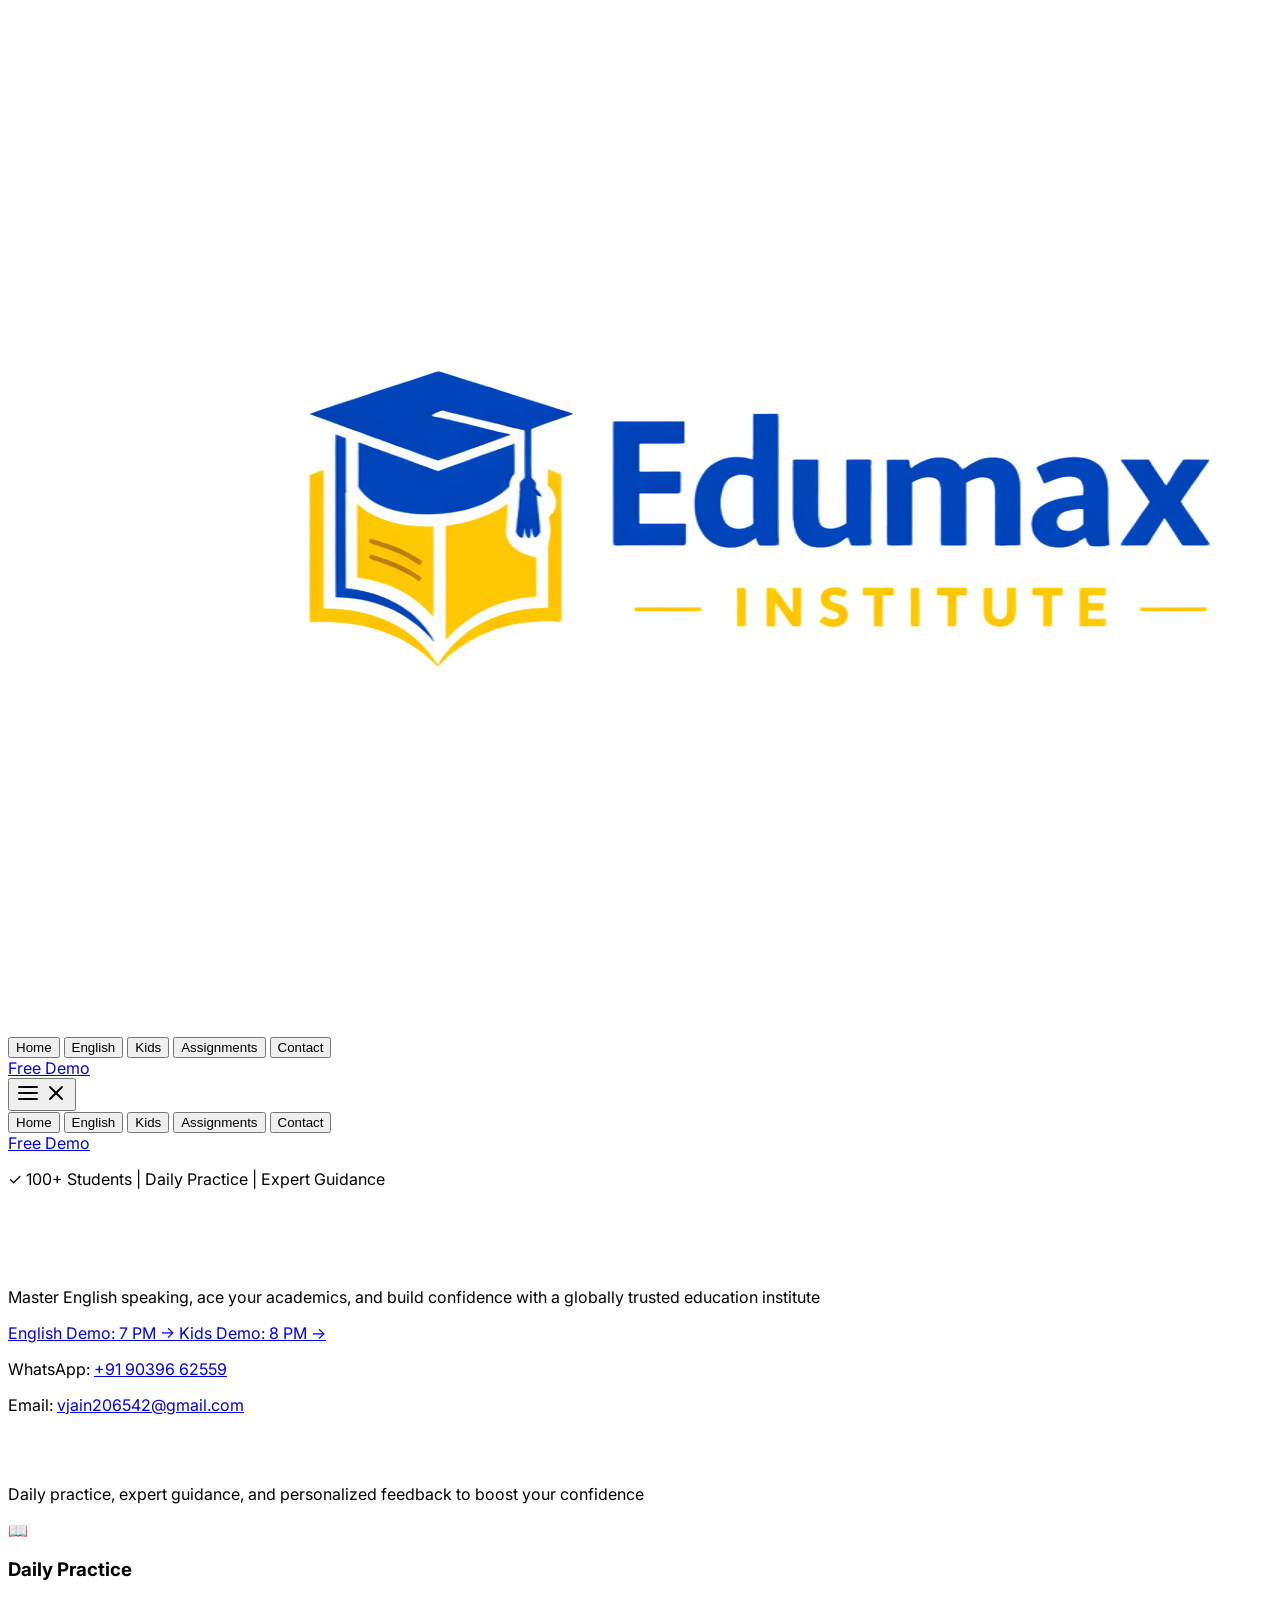
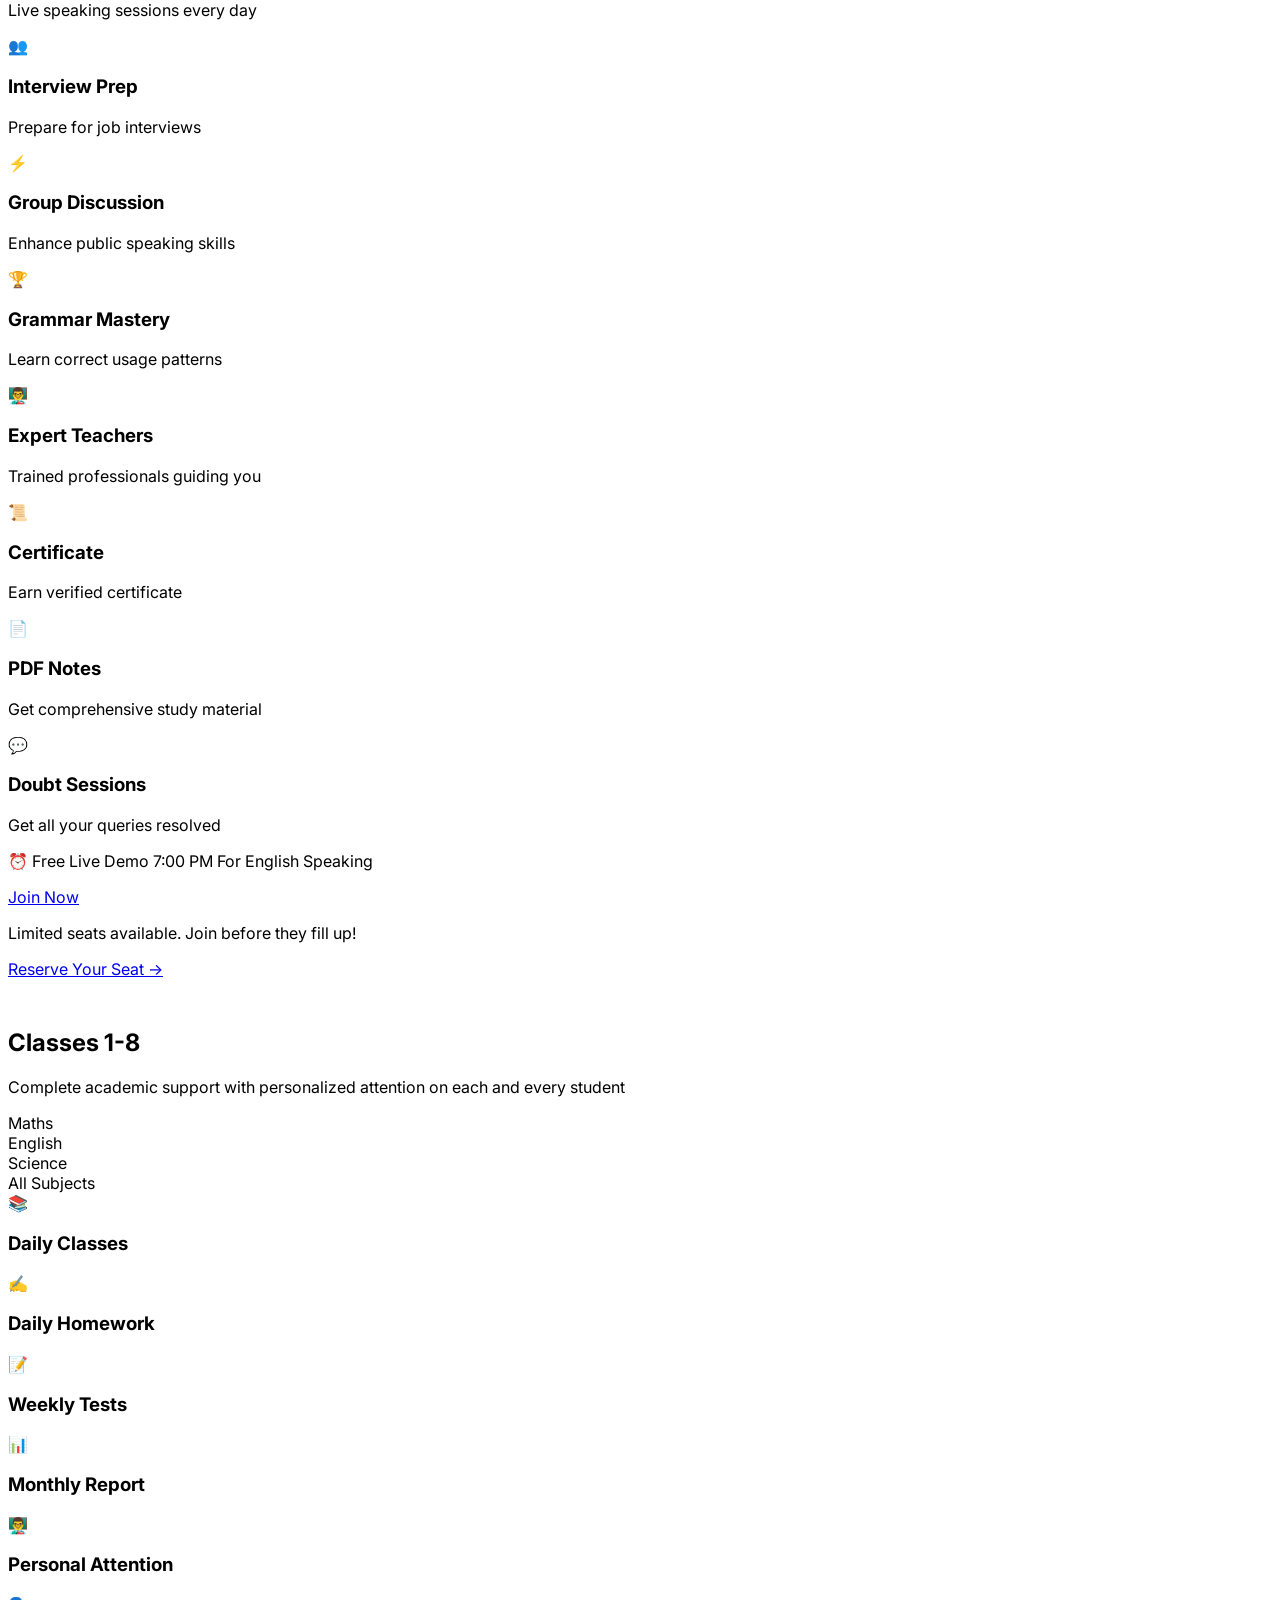
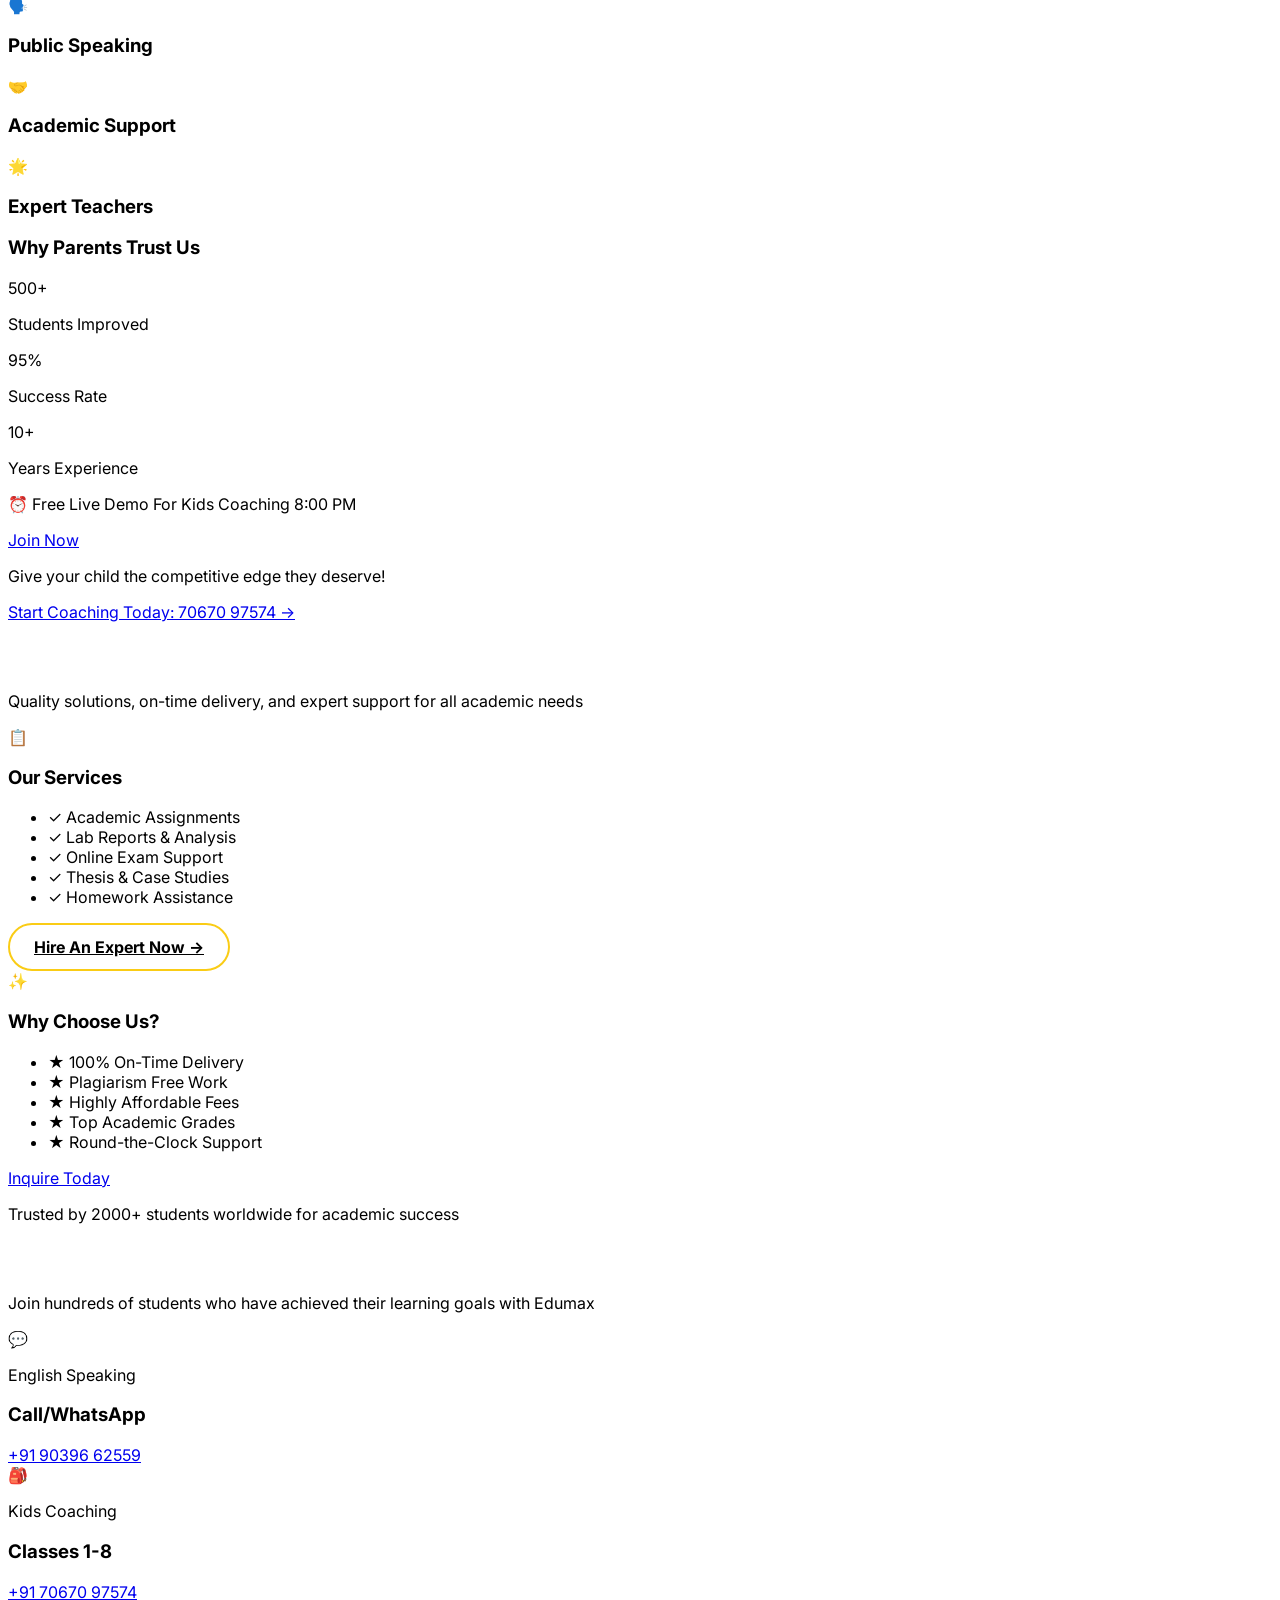
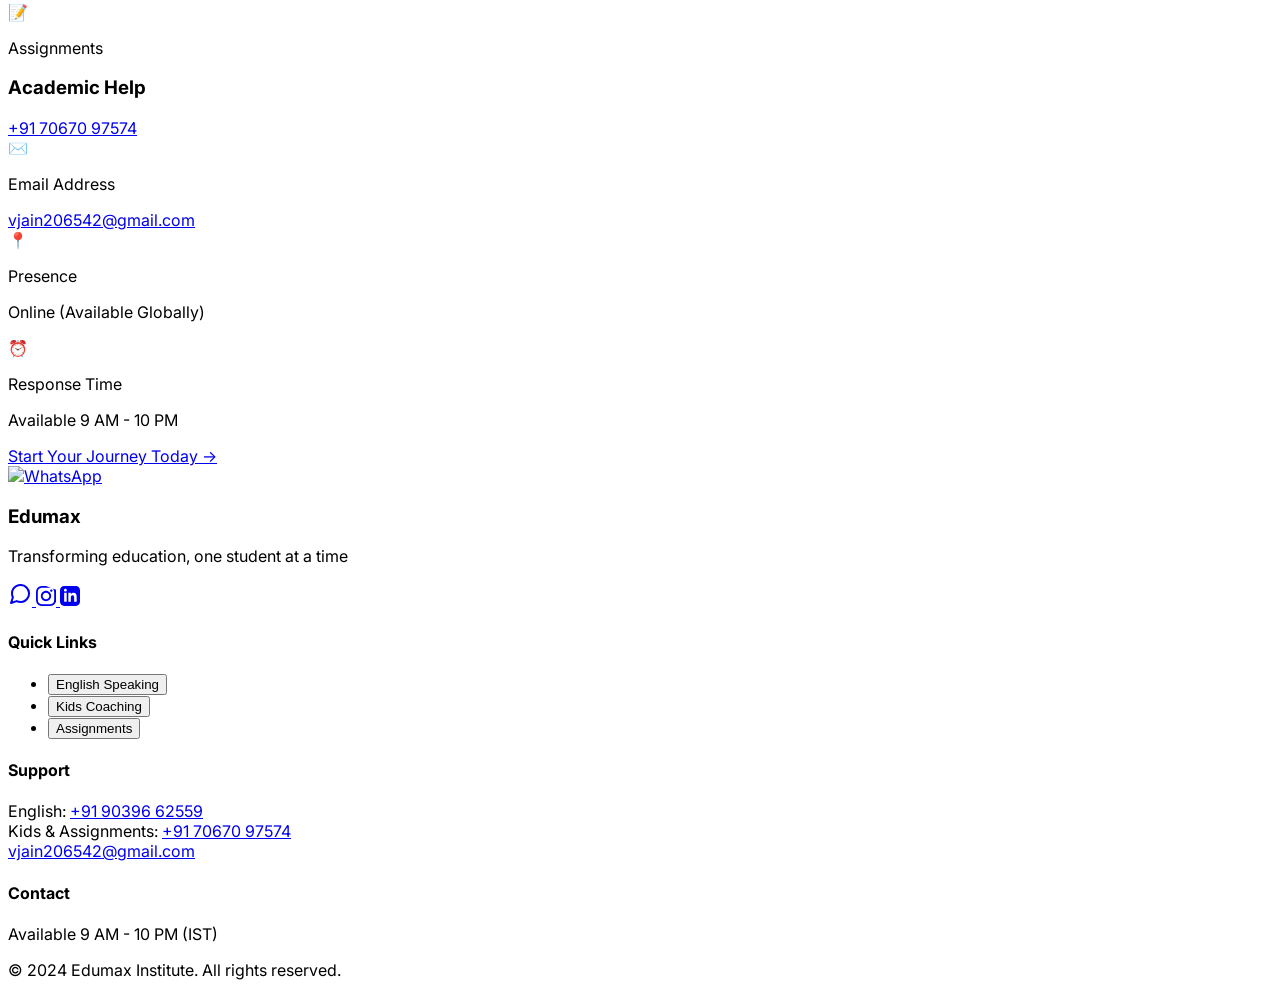
==== index.html @ 68ac022b "Add files via upload" ====
<!DOCTYPE html>
<html lang="en">

<head>
    <meta charset="UTF-8">
    <meta name="viewport" content="width=device-width, initial-scale=1.0">
    <title>Edumax Institute | Master English & Academics</title>
    <!-- Tailwind CSS Play CDN -->
    <script src="https://cdn.tailwindcss.com"></script>
    <link rel="stylesheet" href="style.css">
    <!-- Google Fonts -->
    <link href="https://fonts.googleapis.com/css2?family=Inter:wght@400;600;700&display=swap" rel="stylesheet">
    <style>
        body {
            font-family: 'Inter', sans-serif;
        }

        .scroll-smooth {
            scroll-behavior: smooth;
        }

        .gradient-text {
            background-clip: text;
            -webkit-background-clip: text;
            color: transparent;
        }
    </style>
</head>

<body class="min-h-screen bg-white text-gray-900 overflow-x-hidden scroll-smooth" id="body-content">

    <!-- Preloader -->
    <div id="preloader" class="fixed inset-0 z-[100] bg-white flex flex-col items-center justify-center transition-opacity duration-500">
        <div class="relative flex flex-col items-center justify-center">
            <!-- Rotating Ring -->
            <div class="absolute w-40 h-40 border-4 border-blue-50 border-t-blue-600 rounded-full animate-spin"></div>
            <!-- Pulsing Logo -->
            <img src="images/edumax-logo.png" alt="Edumax" class="relative z-10 h-24 w-auto animate-pulse transform hover:scale-110 transition-transform">
            
            <div class="mt-12 w-48 h-1 bg-gray-100 rounded-full overflow-hidden relative">
                <div id="preloader-bar" class="h-full bg-gradient-to-r from-blue-600 to-yellow-400 transition-all duration-[1000ms] ease-out w-0"></div>
            </div>
        </div>
    </div>

    <!-- Sticky Header -->
    <header id="main-header" class="sticky top-0 z-40 transition-all duration-300 bg-white shadow-md">
        <div class="max-w-7xl mx-auto px-4 sm:px-6 lg:px-8 py-3 flex items-center justify-between">
            <div class="flex items-center gap-2">
                <img src="images/edumax-logo.png" alt="Edumax Institute" class="h-20 sm:h-28 w-auto drop-shadow-sm">
            </div>

            <!-- Desktop Menu -->
            <nav class="hidden md:flex items-center gap-8" id="desktop-nav">
                <button onclick="scrollToSection('home')"
                    class="nav-item font-semibold text-blue-600 border-b-2 border-yellow-400 transition-all duration-300"
                    data-section="home">Home</button>
                <button onclick="scrollToSection('english')"
                    class="nav-item font-semibold text-gray-700 hover:text-blue-600"
                    data-section="english">English</button>
                <button onclick="scrollToSection('kids')"
                    class="nav-item font-semibold text-gray-700 hover:text-blue-600" data-section="kids">Kids</button>
                <button onclick="scrollToSection('assignments')"
                    class="nav-item font-semibold text-gray-700 hover:text-blue-600"
                    data-section="assignments">Assignments</button>
                <button onclick="scrollToSection('contact')"
                    class="nav-item font-semibold text-gray-700 hover:text-blue-600"
                    data-section="contact">Contact</button>
            </nav>

            <!-- Desktop CTA Button -->
            <div class="hidden sm:block">
                <a href="https://wa.me/919039662559?text=Hi!%20I%20want%20to%20join%20the%20free%20demo%20today"
                    class="bg-yellow-400 text-gray-900 font-bold px-6 py-2 rounded-md hover:bg-yellow-500 shadow-lg inline-block text-center whitespace-nowrap">
                    Free Demo
                </a>
            </div>

            <!-- Mobile Menu Button -->
            <button id="mobile-menu-btn" class="md:hidden p-2 hover:bg-gray-100 rounded-lg">
                <svg id="menu-icon" width="24" height="24" viewBox="0 0 24 24" fill="none" stroke="currentColor"
                    stroke-width="2" stroke-linecap="round" stroke-linejoin="round">
                    <line x1="3" y1="12" x2="21" y2="12"></line>
                    <line x1="3" y1="6" x2="21" y2="6"></line>
                    <line x1="3" y1="18" x2="21" y2="18"></line>
                </svg>
                <svg id="close-icon" class="hidden" width="24" height="24" viewBox="0 0 24 24" fill="none"
                    stroke="currentColor" stroke-width="2" stroke-linecap="round" stroke-linejoin="round">
                    <line x1="18" y1="6" x2="6" y2="18"></line>
                    <line x1="6" y1="6" x2="18" y2="18"></line>
                </svg>
            </button>
        </div>

        <!-- Mobile Menu -->
        <div id="mobile-menu" class="hidden md:hidden bg-white border-t border-gray-200">
            <nav class="flex flex-col py-2">
                <button onclick="scrollToSection('home')"
                    class="px-4 py-3 text-left font-semibold text-gray-700 hover:bg-gray-100 hover:text-blue-600 transition-colors">Home</button>
                <button onclick="scrollToSection('english')"
                    class="px-4 py-3 text-left font-semibold text-gray-700 hover:bg-gray-100 hover:text-blue-600 transition-colors">English</button>
                <button onclick="scrollToSection('kids')"
                    class="px-4 py-3 text-left font-semibold text-gray-700 hover:bg-gray-100 hover:text-blue-600 transition-colors">Kids</button>
                <button onclick="scrollToSection('assignments')"
                    class="px-4 py-3 text-left font-semibold text-gray-700 hover:bg-gray-100 hover:text-blue-600 transition-colors">Assignments</button>
                <button onclick="scrollToSection('contact')"
                    class="px-4 py-3 text-left font-semibold text-gray-700 hover:bg-gray-100 hover:text-blue-600 transition-colors">Contact</button>
                <a href="https://wa.me/919039662559?text=Hi!%20I%20want%20to%20join%20the%20free%20demo%20today"
                    class="px-4 py-3">
                    <div class="w-full bg-yellow-400 text-gray-900 font-bold px-6 py-2 rounded-md text-center">Free Demo
                    </div>
                </a>
            </nav>
        </div>
    </header>

    <main class="overflow-hidden">
        <!-- HERO Section -->
        <section id="home"
            class="relative min-h-screen flex items-center justify-center px-4 sm:px-6 lg:px-8 pt-12 pb-20 bg-gradient-to-br from-blue-50 via-white to-blue-50 overflow-hidden">
            <div
                class="absolute top-10 right-5 w-96 h-96 bg-blue-200 rounded-full mix-blend-multiply filter blur-3xl opacity-20 animate-pulse">
            </div>
            <div
                class="absolute -bottom-20 left-10 w-80 h-80 bg-yellow-200 rounded-full mix-blend-multiply filter blur-3xl opacity-20 animate-pulse">
            </div>

            <div class="relative max-w-5xl mx-auto text-center z-10">
                <div class="inline-block mb-6 px-4 py-2 bg-white rounded-full shadow-md border border-gray-200">
                    <p class="text-sm font-semibold text-gray-700">✓ <span class="text-blue-600">100+ Students</span> |
                        Daily Practice | Expert Guidance</p>
                </div>
                <h1 class="text-5xl sm:text-6xl lg:text-7xl font-bold mb-6 leading-tight">
                    <span class="gradient-text bg-gradient-to-r from-blue-600 via-blue-700 to-blue-800">Transform
                        Your</span><br>
                    <span class="gradient-text bg-gradient-to-r from-yellow-400 to-yellow-500">Learning Journey</span>
                </h1>
                <p class="text-xl sm:text-2xl text-gray-600 mb-8 max-w-2xl mx-auto leading-relaxed">Master English
                    speaking, ace your academics, and build confidence with a globally trusted education institute</p>

                <div class="flex flex-col sm:flex-row gap-4 justify-center mb-8">
                    <a href="https://wa.me/919039662559?text=Hi!%20I%20want%20to%20join%20the%20English%20speaking%20demo%20at%207%20PM"
                        class="px-8 py-4 text-lg font-bold bg-gradient-to-r from-yellow-400 to-yellow-500 text-gray-900 rounded-md hover:shadow-xl shadow-lg transition-all hover:scale-105 inline-block whitespace-nowrap">
                        English Demo: 7 PM →
                    </a>
                    <a href="https://wa.me/917067097574?text=Hi!%20I%20want%20to%20join%20the%20Kids%20coaching%20demo%20at%208%20PM"
                        class="px-8 py-4 text-lg font-bold border-2 border-blue-600 text-blue-600 hover:bg-blue-50 rounded-md transition-all inline-block whitespace-nowrap">
                        Kids Demo: 8 PM →
                    </a>
                </div>
                <p class="text-gray-600 font-semibold mb-2">WhatsApp: <a href="https://wa.me/919039662559"
                        class="text-blue-600 hover:underline text-lg">+91 90396 62559</a></p>
                <p class="text-gray-600 font-semibold">Email: <a href="mailto:vjain206542@gmail.com"
                        class="text-blue-600 hover:underline text-lg">vjain206542@gmail.com</a></p>
            </div>
        </section>

        <!-- ENGLISH Section -->
        <section id="english"
            class="relative min-h-screen flex items-center justify-center px-4 sm:px-6 lg:px-8 py-20 bg-gradient-to-br from-white via-gray-50 to-white">
            <div class="absolute top-0 left-0 right-0 h-20 bg-gradient-to-b from-blue-50 to-transparent"></div>
            <div class="max-w-6xl mx-auto w-full relative z-10">
                <div class="text-center mb-16">
                    <h2 class="text-5xl sm:text-6xl font-bold mb-4">
                        <span class="gradient-text bg-gradient-to-r from-blue-600 to-blue-800">Edumax English
                            Speaking</span>
                    </h2>
                    <p class="text-xl text-gray-600 max-w-2xl mx-auto">Daily practice, expert guidance, and personalized
                        feedback to boost your confidence</p>
                </div>

                <div class="grid grid-cols-1 sm:grid-cols-2 lg:grid-cols-4 gap-6 mb-12">
                    <div
                        class="feature-card group p-8 rounded-2xl bg-white border-2 border-gray-200 shadow-lg hover:shadow-2xl transition-all duration-300">
                        <div class="icon-wrap mb-4 p-3 bg-gradient-to-br from-blue-100 to-blue-50 rounded-xl w-fit">
                            <span class="text-blue-600 text-2xl">📖</span>
                        </div>
                        <h3 class="text-xl font-bold text-gray-900 mb-2">Daily Practice</h3>
                        <p class="text-gray-600">Live speaking sessions every day</p>
                    </div>
                    <div
                        class="feature-card group p-8 rounded-2xl bg-white border-2 border-gray-200 shadow-lg hover:shadow-2xl transition-all duration-300">
                        <div class="icon-wrap mb-4 p-3 bg-gradient-to-br from-blue-100 to-blue-50 rounded-xl w-fit">
                            <span class="text-blue-600 text-2xl">👥</span>
                        </div>
                        <h3 class="text-xl font-bold text-gray-900 mb-2">Interview Prep</h3>
                        <p class="text-gray-600">Prepare for job interviews</p>
                    </div>
                    <div
                        class="feature-card group p-8 rounded-2xl bg-white border-2 border-gray-200 shadow-lg hover:shadow-2xl transition-all duration-300">
                        <div class="icon-wrap mb-4 p-3 bg-gradient-to-br from-blue-100 to-blue-50 rounded-xl w-fit">
                            <span class="text-blue-600 text-2xl">⚡</span>
                        </div>
                        <h3 class="text-xl font-bold text-gray-900 mb-2">Group Discussion</h3>
                        <p class="text-gray-600">Enhance public speaking skills</p>
                    </div>
                    <div
                        class="feature-card group p-8 rounded-2xl bg-white border-2 border-gray-200 shadow-lg hover:shadow-2xl transition-all duration-300">
                        <div class="icon-wrap mb-4 p-3 bg-gradient-to-br from-blue-100 to-blue-50 rounded-xl w-fit">
                            <span class="text-blue-600 text-2xl">🏆</span>
                        </div>
                        <h3 class="text-xl font-bold text-gray-900 mb-2">Grammar Mastery</h3>
                        <p class="text-gray-600">Learn correct usage patterns</p>
                    </div>
                    <div
                        class="feature-card group p-8 rounded-2xl bg-white border-2 border-gray-200 shadow-lg hover:shadow-2xl transition-all duration-300">
                        <div class="icon-wrap mb-4 p-3 bg-gradient-to-br from-blue-100 to-blue-50 rounded-xl w-fit">
                            <span class="text-blue-600 text-2xl">👨‍🏫</span>
                        </div>
                        <h3 class="text-xl font-bold text-gray-900 mb-2">Expert Teachers</h3>
                        <p class="text-gray-600">Trained professionals guiding you</p>
                    </div>
                    <div
                        class="feature-card group p-8 rounded-2xl bg-white border-2 border-gray-200 shadow-lg hover:shadow-2xl transition-all duration-300">
                        <div class="icon-wrap mb-4 p-3 bg-gradient-to-br from-blue-100 to-blue-50 rounded-xl w-fit">
                            <span class="text-blue-600 text-2xl">📜</span>
                        </div>
                        <h3 class="text-xl font-bold text-gray-900 mb-2">Certificate</h3>
                        <p class="text-gray-600">Earn verified certificate</p>
                    </div>
                    <div
                        class="feature-card group p-8 rounded-2xl bg-white border-2 border-gray-200 shadow-lg hover:shadow-2xl transition-all duration-300">
                        <div class="icon-wrap mb-4 p-3 bg-gradient-to-br from-blue-100 to-blue-50 rounded-xl w-fit">
                            <span class="text-blue-600 text-2xl">📄</span>
                        </div>
                        <h3 class="text-xl font-bold text-gray-900 mb-2">PDF Notes</h3>
                        <p class="text-gray-600">Get comprehensive study material</p>
                    </div>
                    <div
                        class="feature-card group p-8 rounded-2xl bg-white border-2 border-gray-200 shadow-lg hover:shadow-2xl transition-all duration-300">
                        <div class="icon-wrap mb-4 p-3 bg-gradient-to-br from-blue-100 to-blue-50 rounded-xl w-fit">
                            <span class="text-blue-600 text-2xl">💬</span>
                        </div>
                        <h3 class="text-xl font-bold text-gray-900 mb-2">Doubt Sessions</h3>
                        <p class="text-gray-600">Get all your queries resolved</p>
                    </div>
                </div>

                <div
                    class="bg-gradient-to-r from-blue-600 to-blue-800 rounded-2xl p-8 text-white text-center mb-8 shadow-2xl">
                    <p class="text-3xl font-bold mb-6">⏰ Free Live Demo 7:00 PM For English Speaking</p>
                    <a href="https://wa.me/919039662559?text=I%20want%20to%20join%20the%20English%20speaking%20demo%20at%207%20PM%20today"
                        class="bg-yellow-400 text-gray-900 font-bold px-8 py-3 rounded-md hover:bg-yellow-500 shadow-lg inline-block">Join
                        Now</a>
                </div>
                <div class="text-center">
                    <p class="text-gray-600 mb-4 font-semibold">Limited seats available. Join before they fill up!</p>
                    <a href="https://wa.me/919039662559?text=Sign%20me%20up%20for%20the%20English%20speaking%20classes"
                        class="bg-gradient-to-r from-blue-600 to-blue-800 text-white font-bold px-8 py-4 text-lg rounded-md hover:shadow-xl shadow-lg inline-block">Reserve
                        Your Seat →</a>
                </div>
            </div>
        </section>

        <!-- KIDS Section -->
        <section id="kids"
            class="relative min-h-screen flex items-center justify-center px-4 sm:px-6 lg:px-8 py-20 bg-gradient-to-br from-yellow-50 via-white to-yellow-50">
            <div class="max-w-6xl mx-auto w-full relative z-10">
                <div class="text-center mb-16">
                    <h2 class="text-5xl sm:text-6xl font-bold mb-4">
                        <span class="gradient-text bg-gradient-to-r from-blue-600 to-blue-800">Edumax Kids
                            Coaching</span><br>
                        <span class="text-yellow-500">Classes 1-8</span>
                    </h2>
                    <p class="text-xl text-gray-600 max-w-3xl mx-auto">Complete academic support with personalized attention on each and every student</p>
                </div>
                <div class="grid sm:grid-cols-2 lg:grid-cols-4 gap-4 mb-12">
                    <div
                        class="p-6 rounded-2xl bg-gradient-to-br from-yellow-400 to-yellow-300 text-gray-900 font-bold text-center text-lg shadow-lg hover:shadow-xl hover:scale-105 transition-all">
                        Maths</div>
                    <div
                        class="p-6 rounded-2xl bg-gradient-to-br from-yellow-400 to-yellow-300 text-gray-900 font-bold text-center text-lg shadow-lg hover:shadow-xl hover:scale-105 transition-all">
                        English</div>
                    <div
                        class="p-6 rounded-2xl bg-gradient-to-br from-yellow-400 to-yellow-300 text-gray-900 font-bold text-center text-lg shadow-lg hover:shadow-xl hover:scale-105 transition-all">
                        Science</div>
                    <div
                        class="p-6 rounded-2xl bg-gradient-to-br from-yellow-400 to-yellow-300 text-gray-900 font-bold text-center text-lg shadow-lg hover:shadow-xl hover:scale-105 transition-all">
                        All Subjects</div>
                </div>
                <div class="grid sm:grid-cols-2 lg:grid-cols-4 gap-6 mb-12">
                    <div
                        class="p-6 rounded-2xl bg-white border-2 border-yellow-200 shadow-lg hover:shadow-xl hover:border-yellow-400 transition-all text-center">
                        <div class="text-4xl mb-3">📚</div>
                        <h3 class="text-xl font-bold text-gray-900">Daily Classes</h3>
                    </div>
                    <div
                        class="p-6 rounded-2xl bg-white border-2 border-yellow-200 shadow-lg hover:shadow-xl hover:border-yellow-400 transition-all text-center">
                        <div class="text-4xl mb-3">✍️</div>
                        <h3 class="text-xl font-bold text-gray-900">Daily Homework</h3>
                    </div>
                    <div
                        class="p-6 rounded-2xl bg-white border-2 border-yellow-200 shadow-lg hover:shadow-xl hover:border-yellow-400 transition-all text-center">
                        <div class="text-4xl mb-3">📝</div>
                        <h3 class="text-xl font-bold text-gray-900">Weekly Tests</h3>
                    </div>
                    <div
                        class="p-6 rounded-2xl bg-white border-2 border-yellow-200 shadow-lg hover:shadow-xl hover:border-yellow-400 transition-all text-center">
                        <div class="text-4xl mb-3">📊</div>
                        <h3 class="text-xl font-bold text-gray-900">Monthly Report</h3>
                    </div>
                    <div
                        class="p-6 rounded-2xl bg-white border-2 border-yellow-200 shadow-lg hover:shadow-xl hover:border-yellow-400 transition-all text-center">
                        <div class="text-4xl mb-3">👨‍🏫</div>
                        <h3 class="text-xl font-bold text-gray-900">Personal Attention</h3>
                    </div>
                    <div
                        class="p-6 rounded-2xl bg-white border-2 border-yellow-200 shadow-lg hover:shadow-xl hover:border-yellow-400 transition-all text-center">
                        <div class="text-4xl mb-3">🗣️</div>
                        <h3 class="text-xl font-bold text-gray-900">Public Speaking</h3>
                    </div>
                    <div
                        class="p-6 rounded-2xl bg-white border-2 border-yellow-200 shadow-lg hover:shadow-xl hover:border-yellow-400 transition-all text-center">
                        <div class="text-4xl mb-3">🤝</div>
                        <h3 class="text-xl font-bold text-gray-900">Academic Support</h3>
                    </div>
                    <div
                        class="p-6 rounded-2xl bg-white border-2 border-yellow-200 shadow-lg hover:shadow-xl hover:border-yellow-400 transition-all text-center">
                        <div class="text-4xl mb-3">🌟</div>
                        <h3 class="text-xl font-bold text-gray-900">Expert Teachers</h3>
                    </div>
                </div>
                <div class="bg-white rounded-2xl p-8 border-2 border-yellow-200 shadow-lg text-center mb-8">
                    <h3 class="text-2xl font-bold text-gray-900 mb-6">Why Parents Trust Us</h3>
                    <div class="grid sm:grid-cols-3 gap-6">
                        <div>
                            <p class="text-4xl font-bold text-blue-600 mb-2">500+</p>
                            <p class="font-semibold text-gray-700">Students Improved</p>
                        </div>
                        <div>
                            <p class="text-4xl font-bold text-blue-600 mb-2">95%</p>
                            <p class="font-semibold text-gray-700">Success Rate</p>
                        </div>
                        <div>
                            <p class="text-4xl font-bold text-blue-600 mb-2">10+</p>
                            <p class="font-semibold text-gray-700">Years Experience</p>
                        </div>
                    </div>
                </div>


                <div
                    class="bg-gradient-to-r from-blue-600 to-blue-800 rounded-2xl p-8 text-white text-center mb-8 shadow-2xl">
                    <p class="text-3xl font-bold mb-6">⏰ Free Live Demo For Kids Coaching 8:00 PM</p>
                    <a href="https://wa.me/917067097574?text=I%20want%20to%20join%20the%20kids%20coaching%20demo%20at%208%20PM%20today"
                        class="bg-yellow-400 text-gray-900 font-bold px-8 py-3 rounded-md hover:bg-yellow-500 shadow-lg inline-block">Join
                        Now</a>
                </div>
                <div class="text-center">
                    <p class="text-gray-600 mb-4 font-semibold text-lg">Give your child the competitive edge they
                        deserve!</p>
                    <a href="https://wa.me/917067097574?text=I%20want%20to%20enroll%20my%20child%20in%20kids%20coaching"
                        class="bg-gradient-to-r from-yellow-400 to-yellow-500 text-gray-900 font-bold px-8 py-4 text-lg rounded-md hover:shadow-xl shadow-lg inline-block">Start
                        Coaching Today: 70670 97574 →</a>
                </div>
            </div>
        </section>

        <!-- ASSIGNMENTS Section -->
        <section id="assignments"
            class="relative min-h-screen flex items-center justify-center px-4 sm:px-6 lg:px-8 py-20 bg-gradient-to-br from-blue-50 via-white to-blue-50">
            <div class="max-w-6xl mx-auto w-full relative z-10">
                <div class="text-center mb-16">
                    <h2 class="text-5xl sm:text-6xl font-bold mb-4">
                        <span class="gradient-text bg-gradient-to-r from-blue-600 to-blue-800">Edumax Academic
                            Assignment Help</span>
                    </h2>
                    <p class="text-xl text-gray-600 max-w-2xl mx-auto">Quality solutions, on-time delivery, and expert
                        support for all academic needs</p>
                </div>
                <div class="grid sm:grid-cols-2 gap-8 mb-16">
                    <!-- Our Services Card -->
                    <div class="p-10 rounded-3xl bg-white border-2 border-gray-100 shadow-2xl service-card group relative transition-all duration-300">
                        <div class="flex items-center gap-4 mb-8">
                            <div class="p-4 bg-blue-50 text-blue-600 rounded-2xl group-hover:bg-blue-600 group-hover:text-white transition-all duration-300 text-3xl shadow-inner">📋</div>
                            <h3 class="text-3xl font-bold text-gray-800">Our Services</h3>
                        </div>
                        <ul class="space-y-5 mb-10">
                            <li class="flex items-center gap-4 group/item">
                                <span class="flex-shrink-0 w-8 h-8 flex items-center justify-center bg-yellow-100 text-yellow-600 rounded-full group-hover/item:bg-yellow-400 group-hover/item:text-white transition-colors">✓</span>
                                <span class="text-gray-700 font-semibold text-lg">Academic Assignments</span>
                            </li>
                            <li class="flex items-center gap-4 group/item">
                                <span class="flex-shrink-0 w-8 h-8 flex items-center justify-center bg-yellow-100 text-yellow-600 rounded-full group-hover/item:bg-yellow-400 group-hover/item:text-white transition-colors">✓</span>
                                <span class="text-gray-700 font-semibold text-lg">Lab Reports & Analysis</span>
                            </li>
                            <li class="flex items-center gap-4 group/item">
                                <span class="flex-shrink-0 w-8 h-8 flex items-center justify-center bg-yellow-100 text-yellow-600 rounded-full group-hover/item:bg-yellow-400 group-hover/item:text-white transition-colors">✓</span>
                                <span class="text-gray-700 font-semibold text-lg">Online Exam Support</span>
                            </li>
                            <li class="flex items-center gap-4 group/item">
                                <span class="flex-shrink-0 w-8 h-8 flex items-center justify-center bg-yellow-100 text-yellow-600 rounded-full group-hover/item:bg-yellow-400 group-hover/item:text-white transition-colors">✓</span>
                                <span class="text-gray-700 font-semibold text-lg">Thesis & Case Studies</span>
                            </li>
                            <li class="flex items-center gap-4 group/item">
                                <span class="flex-shrink-0 w-8 h-8 flex items-center justify-center bg-yellow-100 text-yellow-600 rounded-full group-hover/item:bg-yellow-400 group-hover/item:text-white transition-colors">✓</span>
                                <span class="text-gray-700 font-semibold text-lg">Homework Assistance</span>
                            </li>
                        </ul>
                        <a href="https://wa.me/917067097574?text=Hi!%20I%20need%20help%20with%20my%20assignments." class="yellow-border-btn w-full">Hire An Expert Now →</a>
                    </div>

                    <!-- Why Choose Us Card -->
                    <div class="p-10 rounded-3xl bg-blue-600 text-white shadow-2xl service-card relative overflow-hidden group">
                        <div class="absolute -right-20 -bottom-20 w-64 h-64 bg-white/5 rounded-full group-hover:scale-125 transition-all duration-700"></div>
                        <div class="absolute -left-10 -top-10 w-40 h-40 bg-yellow-400/10 rounded-full blur-2xl"></div>
                        
                        <div class="flex items-center gap-4 mb-8 relative z-10">
                            <div class="p-4 bg-white/10 backdrop-blur-md rounded-2xl text-3xl border border-white/20">✨</div>
                            <h3 class="text-3xl font-bold">Why Choose Us?</h3>
                        </div>
                        <ul class="space-y-6 relative z-10 mb-10">
                            <li class="flex items-center gap-5">
                                <span class="text-yellow-400 text-2xl drop-shadow-lg">★</span>
                                <span class="font-bold text-xl tracking-wide">100% On-Time Delivery</span>
                            </li>
                            <li class="flex items-center gap-5">
                                <span class="text-yellow-400 text-2xl drop-shadow-lg">★</span>
                                <span class="font-bold text-xl tracking-wide">Plagiarism Free Work</span>
                            </li>
                            <li class="flex items-center gap-5">
                                <span class="text-yellow-400 text-2xl drop-shadow-lg">★</span>
                                <span class="font-bold text-xl tracking-wide">Highly Affordable Fees</span>
                            </li>
                            <li class="flex items-center gap-5">
                                <span class="text-yellow-400 text-2xl drop-shadow-lg">★</span>
                                <span class="font-bold text-xl tracking-wide">Top Academic Grades</span>
                            </li>
                            <li class="flex items-center gap-5">
                                <span class="text-yellow-400 text-2xl drop-shadow-lg">★</span>
                                <span class="font-bold text-xl tracking-wide">Round-the-Clock Support</span>
                            </li>
                        </ul>
                        <div class="relative z-10">
                            <a href="https://wa.me/917067097574?text=Tell%20me%20more%20about%20your%20assignment%20services." class="inline-block w-full py-4 bg-white text-blue-600 font-extrabold rounded-full hover:bg-yellow-400 hover:text-gray-900 transition-all shadow-2xl text-center text-lg">Inquire Today</a>
                        </div>
                    </div>
                </div>
                <div class="text-center">
                    <p class="text-gray-500 font-medium mb-4 italic">Trusted by 2000+ students worldwide for academic success</p>
                </div>
            </div>
        </section>

        <!-- CONTACT Section -->
        <section id="contact"
            class="relative min-h-screen flex items-center justify-center px-4 sm:px-6 lg:px-8 py-20 bg-gradient-to-br from-white via-gray-50 to-white">
            <div class="max-w-3xl mx-auto w-full text-center relative z-10">
                <h2 class="text-5xl sm:text-6xl font-bold mb-6">
                    <span class="gradient-text bg-gradient-to-r from-blue-600 to-blue-800">Ready to Transform?</span>
                </h2>
                <p class="text-xl text-gray-600 mb-12">Join hundreds of students who have achieved their learning goals
                    with Edumax</p>
                <div class="grid sm:grid-cols-2 lg:grid-cols-3 gap-6 mb-8">
                    <!-- English Contact -->
                    <div class="bg-white p-4 rounded-3xl border-2 border-gray-100 shadow-xl hover:shadow-2xl transition-all group">
                        <div class="flex items-center gap-3 mb-4">
                            <div class="w-12 h-12 bg-blue-600 text-white rounded-xl flex items-center justify-center text-xl shadow-lg group-hover:scale-110 transition-transform">💬</div>
                            <div class="text-left">
                                <p class="text-[10px] font-bold text-blue-600 uppercase tracking-wider">English Speaking</p>
                                <h3 class="text-md font-extrabold text-gray-900">Call/WhatsApp</h3>
                            </div>
                        </div>
                        <a href="https://wa.me/919039662559" class="block w-full py-3 bg-blue-50 text-blue-600 text-lg font-black rounded-xl hover:bg-blue-600 hover:text-white transition-all text-center whitespace-nowrap">
                            +91 90396 62559
                        </a>
                    </div>

                    <!-- Kids Contact -->
                    <div class="bg-white p-4 rounded-3xl border-2 border-gray-100 shadow-xl hover:shadow-2xl transition-all group">
                        <div class="flex items-center gap-3 mb-4">
                            <div class="w-12 h-12 bg-yellow-400 text-gray-900 rounded-xl flex items-center justify-center text-xl shadow-lg group-hover:scale-110 transition-transform">🎒</div>
                            <div class="text-left">
                                <p class="text-[10px] font-bold text-yellow-600 uppercase tracking-wider">Kids Coaching</p>
                                <h3 class="text-md font-extrabold text-gray-900">Classes 1-8</h3>
                            </div>
                        </div>
                        <a href="https://wa.me/917067097574" class="block w-full py-3 bg-yellow-50 text-yellow-600 text-lg font-black rounded-xl hover:bg-yellow-400 hover:text-gray-900 transition-all text-center whitespace-nowrap">
                            +91 70670 97574
                        </a>
                    </div>

                    <!-- Assignments Contact -->
                    <div class="bg-white p-4 rounded-3xl border-2 border-gray-100 shadow-xl hover:shadow-2xl transition-all group">
                        <div class="flex items-center gap-3 mb-4">
                            <div class="w-12 h-12 bg-purple-600 text-white rounded-xl flex items-center justify-center text-xl shadow-lg group-hover:scale-110 transition-transform">📝</div>
                            <div class="text-left">
                                <p class="text-[10px] font-bold text-purple-600 uppercase tracking-wider">Assignments</p>
                                <h3 class="text-md font-extrabold text-gray-900">Academic Help</h3>
                            </div>
                        </div>
                        <a href="https://wa.me/917067097574?text=Hi!%20I%20need%20help%20with%20my%20assignments." class="block w-full py-3 bg-purple-50 text-purple-600 text-lg font-black rounded-xl hover:bg-purple-600 hover:text-white transition-all text-center whitespace-nowrap">
                            +91 70670 97574
                        </a>
                    </div>
                </div>

                <!-- Consolidated Support Info Card -->
                <div class="bg-gray-50 rounded-[2rem] p-6 sm:p-8 border-2 border-gray-100 shadow-md">
                    <div class="grid grid-cols-1 md:grid-cols-3 gap-8">
                        <div class="flex items-start gap-4">
                            <span class="text-2xl mt-1">✉️</span>
                            <div class="text-left">
                                <p class="text-[10px] font-bold text-gray-500 uppercase tracking-widest">Email Address</p>
                                <a href="mailto:vjain206542@gmail.com" class="text-sm font-bold text-gray-800 hover:text-blue-600 transition-colors whitespace-nowrap">vjain206542@gmail.com</a>
                            </div>
                        </div>
                        <div class="flex items-start gap-4">
                            <span class="text-2xl mt-1">📍</span>
                            <div class="text-left">
                                <p class="text-[10px] font-bold text-gray-500 uppercase tracking-widest">Presence</p>
                                <p class="text-sm font-bold text-gray-800">Online (Available Globally)</p>
                            </div>
                        </div>
                        <div class="flex items-start gap-4">
                            <span class="text-2xl mt-1">⏰</span>
                            <div class="text-left">
                                <p class="text-[10px] font-bold text-gray-500 uppercase tracking-widest">Response Time</p>
                                <p class="text-sm font-bold text-gray-800">Available 9 AM - 10 PM</p>
                            </div>
                        </div>
                    </div>
                </div>
                <div class="mt-8">
                    <a href="https://wa.me/919039662559?text=Hi!%20I%20want%20to%20join%20Edumax%20Institute.%20Tell%20me%20more%20about%20your%20courses."
                        class="px-8 py-4 text-lg font-bold bg-gradient-to-r from-yellow-400 to-yellow-500 text-gray-900 rounded-md hover:shadow-xl shadow-lg transition-all hover:scale-105 inline-block">Start
                        Your Journey Today →</a>
                </div>
            </div>
        </section>
    </main>

    <!-- Floating WhatsApp -->
    <a href="https://wa.me/919039662559"
        class="fixed bottom-8 right-8 z-50 group transition-all duration-300 hover:scale-110 block"
        target="_blank">
        <img src="https://cdn-icons-png.flaticon.com/512/733/733585.png" alt="WhatsApp" class="w-16 h-16 drop-shadow-2xl">
    </a>

    <footer class="bg-gradient-to-r from-gray-900 to-gray-800 text-white py-12 px-4 sm:px-6 lg:px-8">
        <div class="max-w-7xl mx-auto grid sm:grid-cols-2 lg:grid-cols-4 gap-8 mb-8">
            <div>
                <h3 class="text-lg font-bold mb-4">Edumax</h3>
                <p class="text-gray-400 mb-6">Transforming education, one student at a time</p>
                <!-- Social Icons -->
                <div class="flex items-center gap-4">
                    <a href="https://wa.me/919039662559" target="_blank" class="w-10 h-10 flex items-center justify-center bg-[#25D366] text-white rounded-full hover:scale-110 transition-transform shadow-lg" title="WhatsApp">
                        <svg width="24" height="24" viewBox="0 0 24 24" fill="none" stroke="currentColor" stroke-width="2" stroke-linecap="round" stroke-linejoin="round" class="feather feather-whatsapp"><path d="M21 11.5a8.38 8.38 0 0 1-.9 3.8 8.5 8.5 0 0 1-7.6 4.7 8.38 8.38 0 0 1-3.8-.9L3 21l1.9-5.7a8.38 8.38 0 0 1-.9-3.8 8.5 8.5 0 0 1 4.7-7.6 8.38 8.38 0 0 1 3.8-.9h.5a8.48 8.48 0 0 1 8 8v.5z"></path></svg>
                    </a>
                    <a href="https://instagram.com" target="_blank" class="w-10 h-10 flex items-center justify-center bg-gradient-to-tr from-[#f9ce34] via-[#ee2a7b] to-[#6228d7] text-white rounded-full hover:scale-110 transition-transform shadow-lg" title="Instagram">
                        <svg width="20" height="20" viewBox="0 0 24 24" fill="currentColor"><path d="M12 2.163c3.204 0 3.584.012 4.85.07 1.17.054 1.805.249 2.227.412.56.216.96.474 1.38.894.42.42.678.82.894 1.38.163.422.358 1.057.412 2.227.058 1.266.07 1.646.07 4.85s-.012 3.584-.07 4.85c-.054 1.17-.249 1.805-.412 2.227-.216.56-.474.96-.894 1.38-.42.42-.82.678-1.38.894-.422.163-1.057.358-2.227.412-1.266.058-1.646.07-4.85.07s-3.584-.012-4.85-.07c-1.17-.054-1.805-.249-2.227-.412-.56-.216-.96-.474-1.38-.894-.42-.42-.678-.82-.894-1.38-.163-.422-.358-1.057-.412-2.227-.058-1.266-.07-1.646-.07-4.85s.012-3.584.07-4.85c.054-1.17.249-1.805.412-2.227.216-.56.474-.96.894-1.38.42-.42.82-.678 1.38-.894.422-.163 1.057-.358 2.227-.412 1.266-.058 1.646-.07 4.85-.07zm0-2.163c-3.259 0-3.667.014-4.947.072-1.277.057-2.148.26-2.911.556-.788.307-1.457.718-2.122 1.383-.665.665-1.076 1.334-1.383 2.122-.296.763-.499 1.634-.556 2.911-.058 1.28-.072 1.688-.072 4.947s.014 3.667.072 4.947c.057 1.277.26 2.148.556 2.911.307.788.718 1.457 1.383 2.122.665.665 1.334 1.076 2.122 1.383.763.296 1.634.499 2.911.556 1.28.058 1.688.072 4.947.072s3.667-.014 4.947-.072c1.277-.057 2.148-.26 2.911-.556.788-.307 1.457-.718 2.122-1.383.665-.665 1.076-1.334 1.383-2.122.763-.296 1.634-.499 2.911-.556 1.28-.058 1.688-.072 4.947-.072s3.667.014 4.947-.072c1.277-.057 2.148-.26 2.911-.556.788-.307 1.457-.718 2.122-1.383.665-.665 1.076-1.334 1.383-2.122.762-.296 1.633-.499 2.911-.556 1.28-.058 1.688-.072 4.947-.072zm0 5.838c-3.403 0-6.162 2.759-6.162 6.162s2.759 6.162 6.162 6.162 6.162-2.759 6.162-6.162-2.759-6.162-6.162-6.162zm0 10.162c-2.209 0-4-1.791-4-4s1.791-4 4-4 4 1.791 4 4-1.791 4-4 4zm6.406-11.845c-.796 0-1.441.645-1.441 1.44s.645 1.44 1.441 1.44c.795 0 1.439-.645 1.439-1.44s-.644-1.44-1.439-1.44z"/></svg>
                    </a>
                    <a href="https://linkedin.com" target="_blank" class="w-10 h-10 flex items-center justify-center bg-[#0077b5] text-white rounded-full hover:scale-110 transition-transform shadow-lg" title="LinkedIn">
                        <svg width="20" height="20" viewBox="0 0 24 24" fill="currentColor"><path d="M19 0h-14c-2.761 0-5 2.239-5 5v14c0 2.761 2.239 5 5 5h14c2.762 0 5-2.239 5-5v-14c0-2.761-2.238-5-5-5zm-11 19h-3v-11h3v11zm-1.5-12.268c-.966 0-1.75-.79-1.75-1.764s.784-1.764 1.75-1.764 1.75.79 1.75 1.764-.783 1.764-1.75 1.764zm13.5 12.268h-3v-5.604c0-3.368-4-3.113-4 0v5.604h-3v-11h3v1.765c1.396-2.586 7-2.777 7 2.476v6.759z"/></svg>
                    </a>
                </div>
            </div>
            <div>
                <h4 class="font-bold mb-4">Quick Links</h4>
                <ul class="space-y-2 text-gray-400 text-sm">
                    <li><button onclick="scrollToSection('english')">English Speaking</button></li>
                    <li><button onclick="scrollToSection('kids')">Kids Coaching</button></li>
                    <li><button onclick="scrollToSection('assignments')">Assignments</button></li>
                </ul>
            </div>
            <div>
                <h4 class="font-bold mb-4">Support</h4>
                <p class="text-gray-400 text-sm">English: <a href="https://wa.me/919039662559"
                        class="hover:text-white transition-colors">+91 90396 62559</a><br>Kids & Assignments: <a
                        href="https://wa.me/917067097574" class="hover:text-white transition-colors">+91 70670
                        97574</a><br><a href="mailto:vjain206542@gmail.com"
                        class="hover:text-white transition-colors">vjain206542@gmail.com</a></p>
            </div>
            <div>
                <h4 class="font-bold mb-4">Contact</h4>
                <p class="text-gray-400 text-sm">Available 9 AM - 10 PM (IST)</p>
            </div>
        </div>
        <div class="border-t border-gray-700 pt-8 text-center text-gray-400 italic">© 2024 Edumax Institute. All rights
            reserved.</div>
    </footer>

    <script src="script.js"></script>
</body>

</html>
---- style.css ----
/* Custom styles for Edumax Static Copy */

:root {
    --primary-blue: #2563eb;
    --primary-yellow: #facc15;
}

body {
    scroll-behavior: smooth;
    transition: background-color 0.3s ease;
}

/* Nav Item Styling */
.nav-active {
    color: var(--primary-blue) !important;
    border-bottom: 2px solid var(--primary-yellow);
}

header.scrolled {
    background-color: rgba(255, 255, 255, 0.9) !important;
    backdrop-filter: blur(8px);
    box-shadow: 0 4px 6px -1px rgb(0 0 0 / 0.1), 0 2px 4px -2px rgb(0 0 0 / 0.1) !important;
}

/* Feature Card Hover Effects */
.feature-card:hover {
    border-color: var(--primary-yellow) !important;
    background: linear-gradient(to bottom right, #fefce8, #ffffff);
    transform: translateY(-8px);
    box-shadow: 0 20px 25px -5px rgb(0 0 0 / 0.1), 0 8px 10px -6px rgb(0 0 0 / 0.1);
}

.feature-card:hover .icon-wrap {
    background-color: #fef08a !important;
}

.feature-card:hover h3 {
    color: #000;
}

/* Smooth Transitions */
.transition-all {
    transition-property: all;
    transition-timing-function: cubic-bezier(0.4, 0, 0.2, 1);
    transition-duration: 300ms;
}

/* Animations */
@keyframes fadeIn {
    from { opacity: 0; transform: translateY(20px); }
    to { opacity: 1; transform: translateY(0); }
}

/* Custom Buttons & Links */
.yellow-border-btn {
    border: 2px solid var(--primary-yellow);
    background-color: transparent;
    color: #000; /* Darker text for readability */
    font-weight: bold;
    padding: 0.75rem 1.5rem;
    border-radius: 9999px; /* Rounded pill style */
    transition: all 0.3s cubic-bezier(0.4, 0, 0.2, 1);
    display: inline-block;
    text-align: center;
}

.yellow-border-btn:hover {
    background-color: var(--primary-yellow);
    border-color: var(--primary-yellow);
    transform: scale(1.05);
}

.service-card {
    transition: all 0.4s ease;
}

.service-card:hover {
    transform: scale(1.02);
    box-shadow: 0 25px 50px -12px rgba(0, 0, 0, 0.15);
}

main section {
    animation: fadeIn 0.8s ease-out forwards;
}
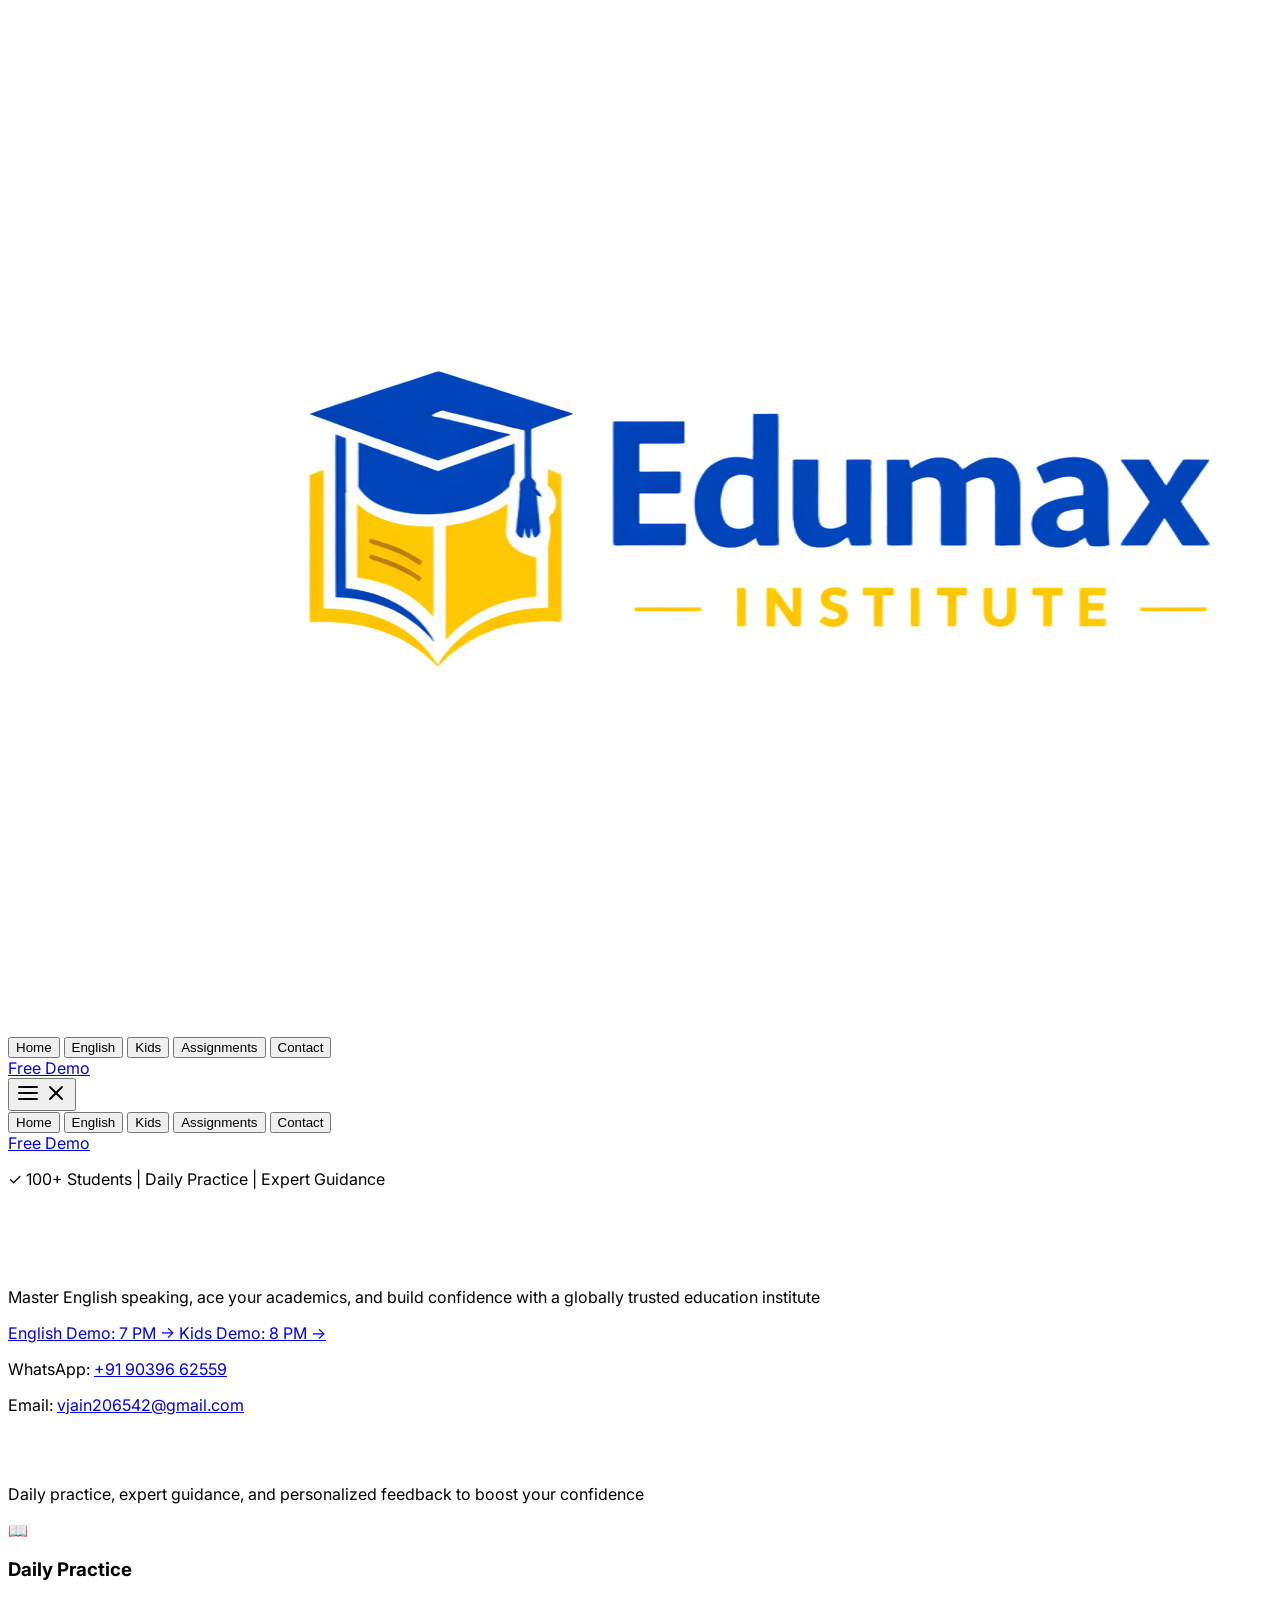
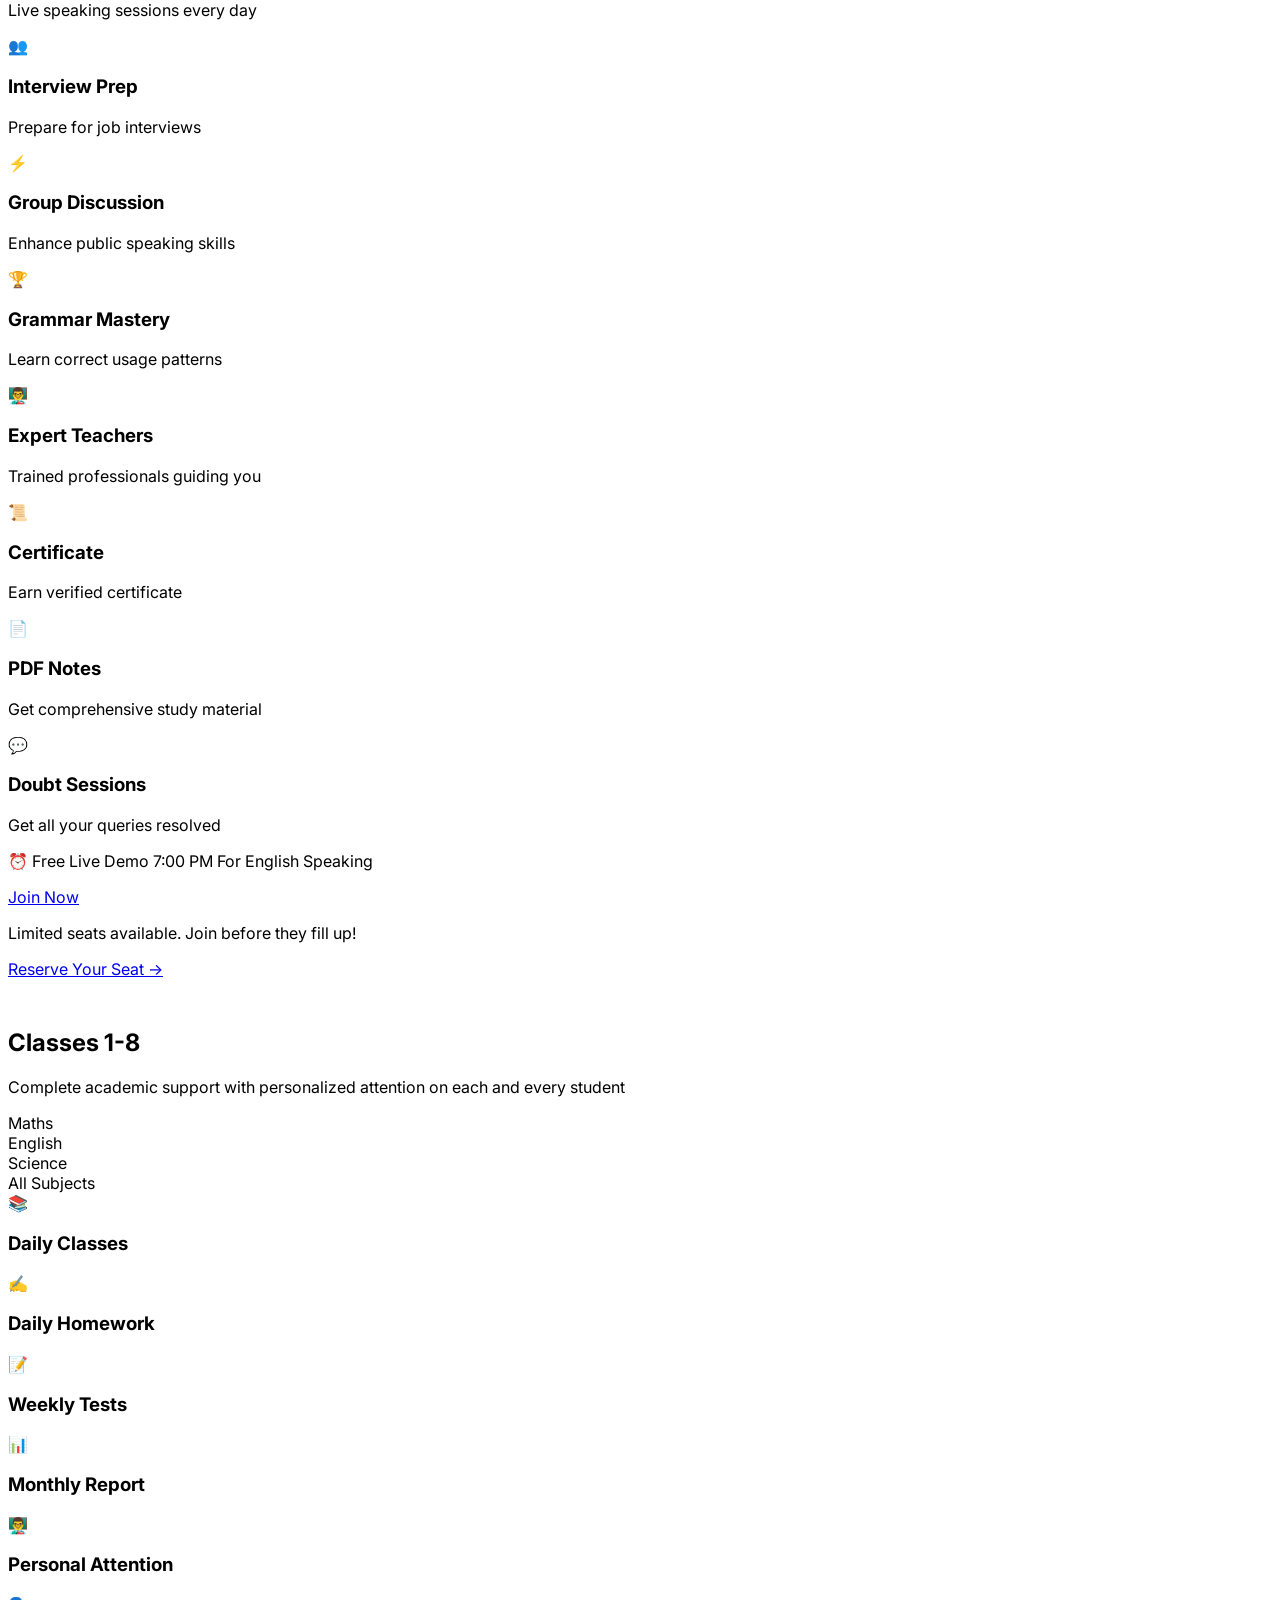
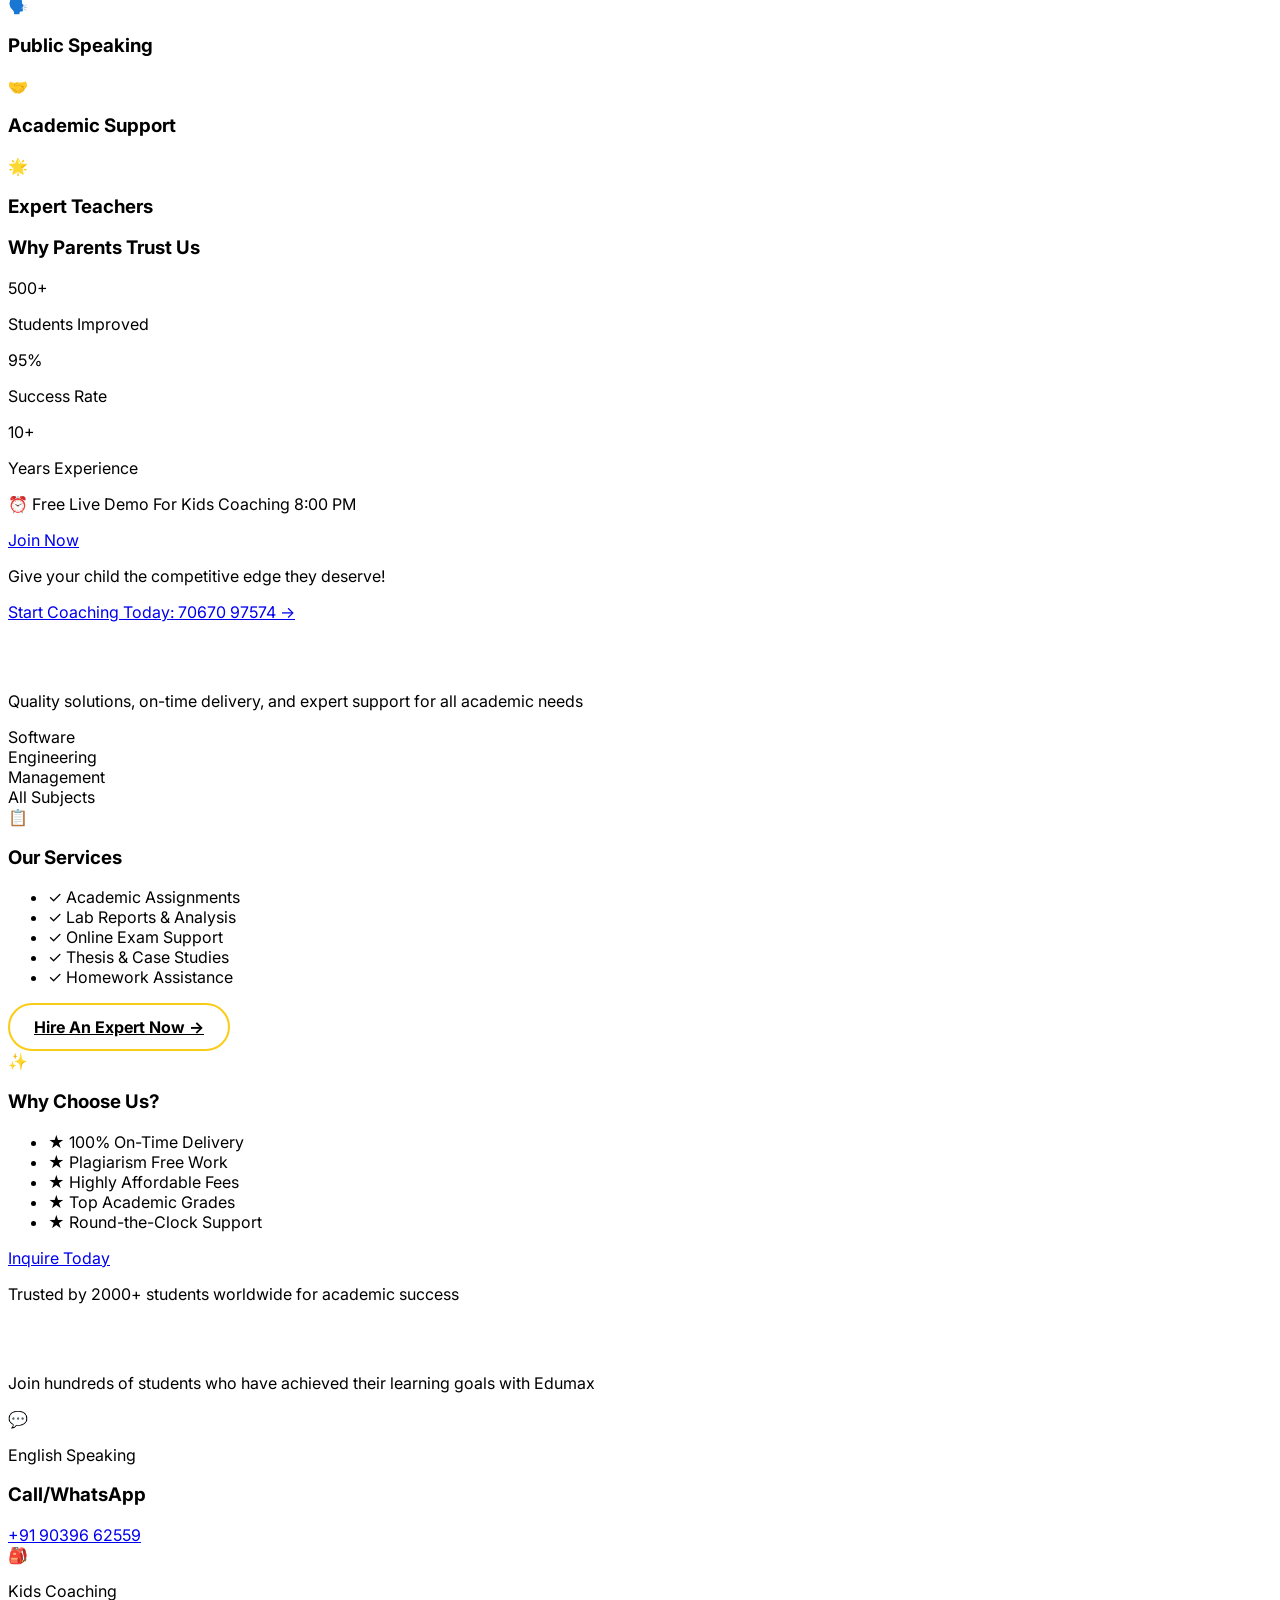
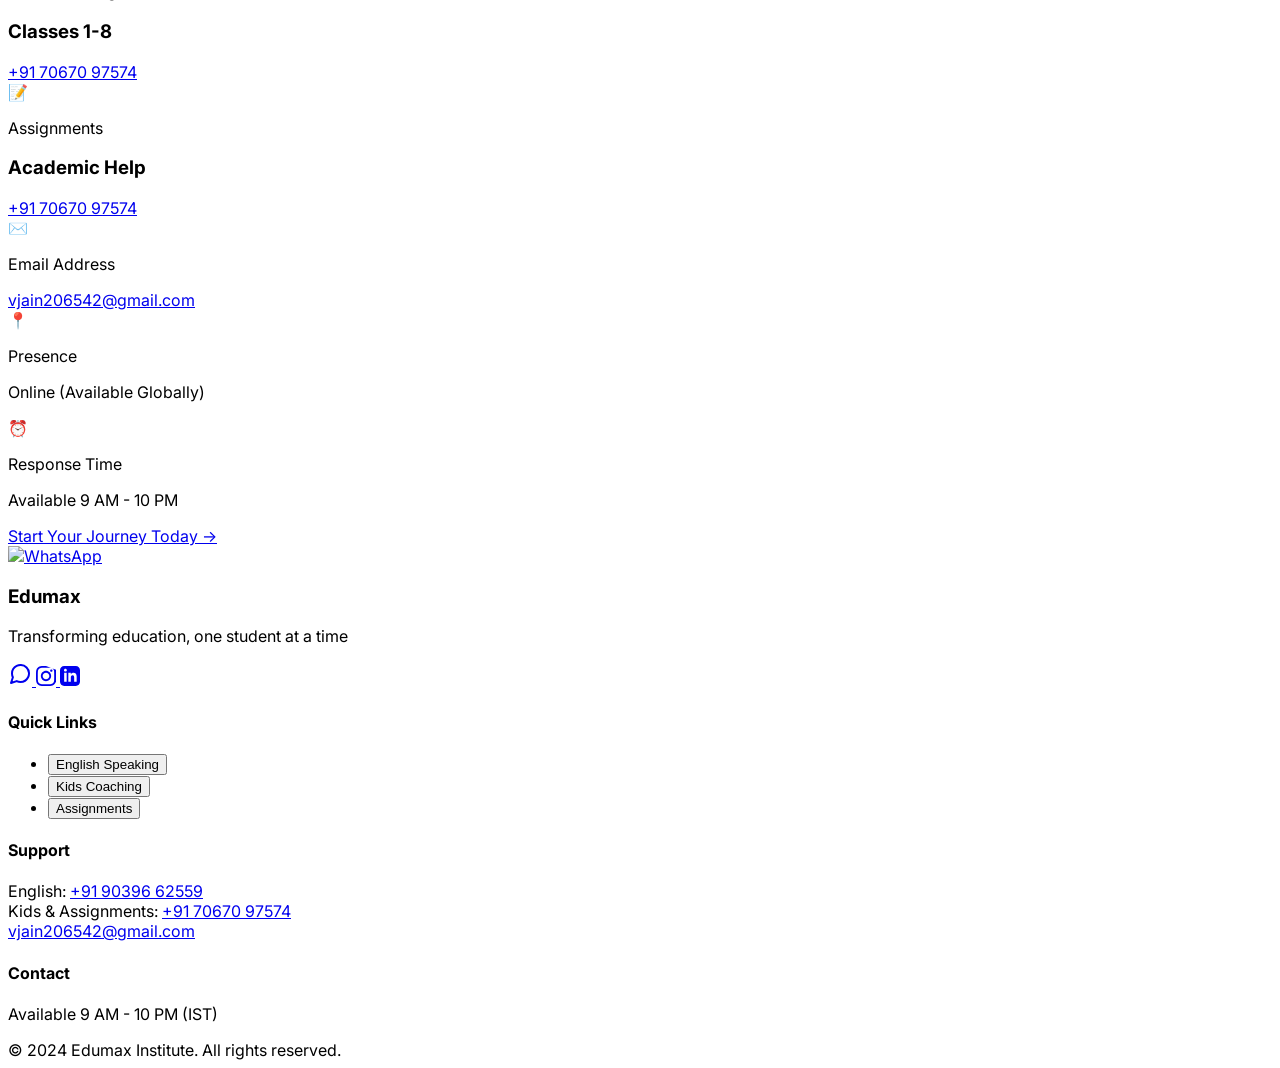
==== commit 95020593: "Update index.html" ====
--- a/index.html
+++ b/index.html
@@ -38,7 +38,7 @@
             <img src="images/edumax-logo.png" alt="Edumax" class="relative z-10 h-24 w-auto animate-pulse transform hover:scale-110 transition-transform">
             
             <div class="mt-12 w-48 h-1 bg-gray-100 rounded-full overflow-hidden relative">
-                <div id="preloader-bar" class="h-full bg-gradient-to-r from-blue-600 to-yellow-400 transition-all duration-[1000ms] ease-out w-0"></div>
+                <div id="preloader-bar" class="h-full bg-gradient-to-r from-blue-600 to-yellow-400 transition-all duration-[500ms] ease-out w-0"></div>
             </div>
         </div>
     </div>
@@ -367,6 +367,20 @@
                     </h2>
                     <p class="text-xl text-gray-600 max-w-2xl mx-auto">Quality solutions, on-time delivery, and expert
                         support for all academic needs</p>
+                </div>
+                <div class="grid sm:grid-cols-2 lg:grid-cols-4 gap-4 mb-16">
+                    <div
+                        class="p-6 rounded-2xl bg-gradient-to-br from-yellow-400 to-yellow-300 text-gray-900 font-bold text-center text-lg shadow-lg hover:shadow-xl hover:scale-105 transition-all">
+                        Software</div>
+                    <div
+                        class="p-6 rounded-2xl bg-gradient-to-br from-yellow-400 to-yellow-300 text-gray-900 font-bold text-center text-lg shadow-lg hover:shadow-xl hover:scale-105 transition-all">
+                        Engineering</div>
+                    <div
+                        class="p-6 rounded-2xl bg-gradient-to-br from-yellow-400 to-yellow-300 text-gray-900 font-bold text-center text-lg shadow-lg hover:shadow-xl hover:scale-105 transition-all">
+                        Management</div>
+                    <div
+                        class="p-6 rounded-2xl bg-gradient-to-br from-yellow-400 to-yellow-300 text-gray-900 font-bold text-center text-lg shadow-lg hover:shadow-xl hover:scale-105 transition-all">
+                        All Subjects</div>
                 </div>
                 <div class="grid sm:grid-cols-2 gap-8 mb-16">
                     <!-- Our Services Card -->
@@ -583,4 +597,4 @@
     <script src="script.js"></script>
 </body>
 
-</html>+</html>
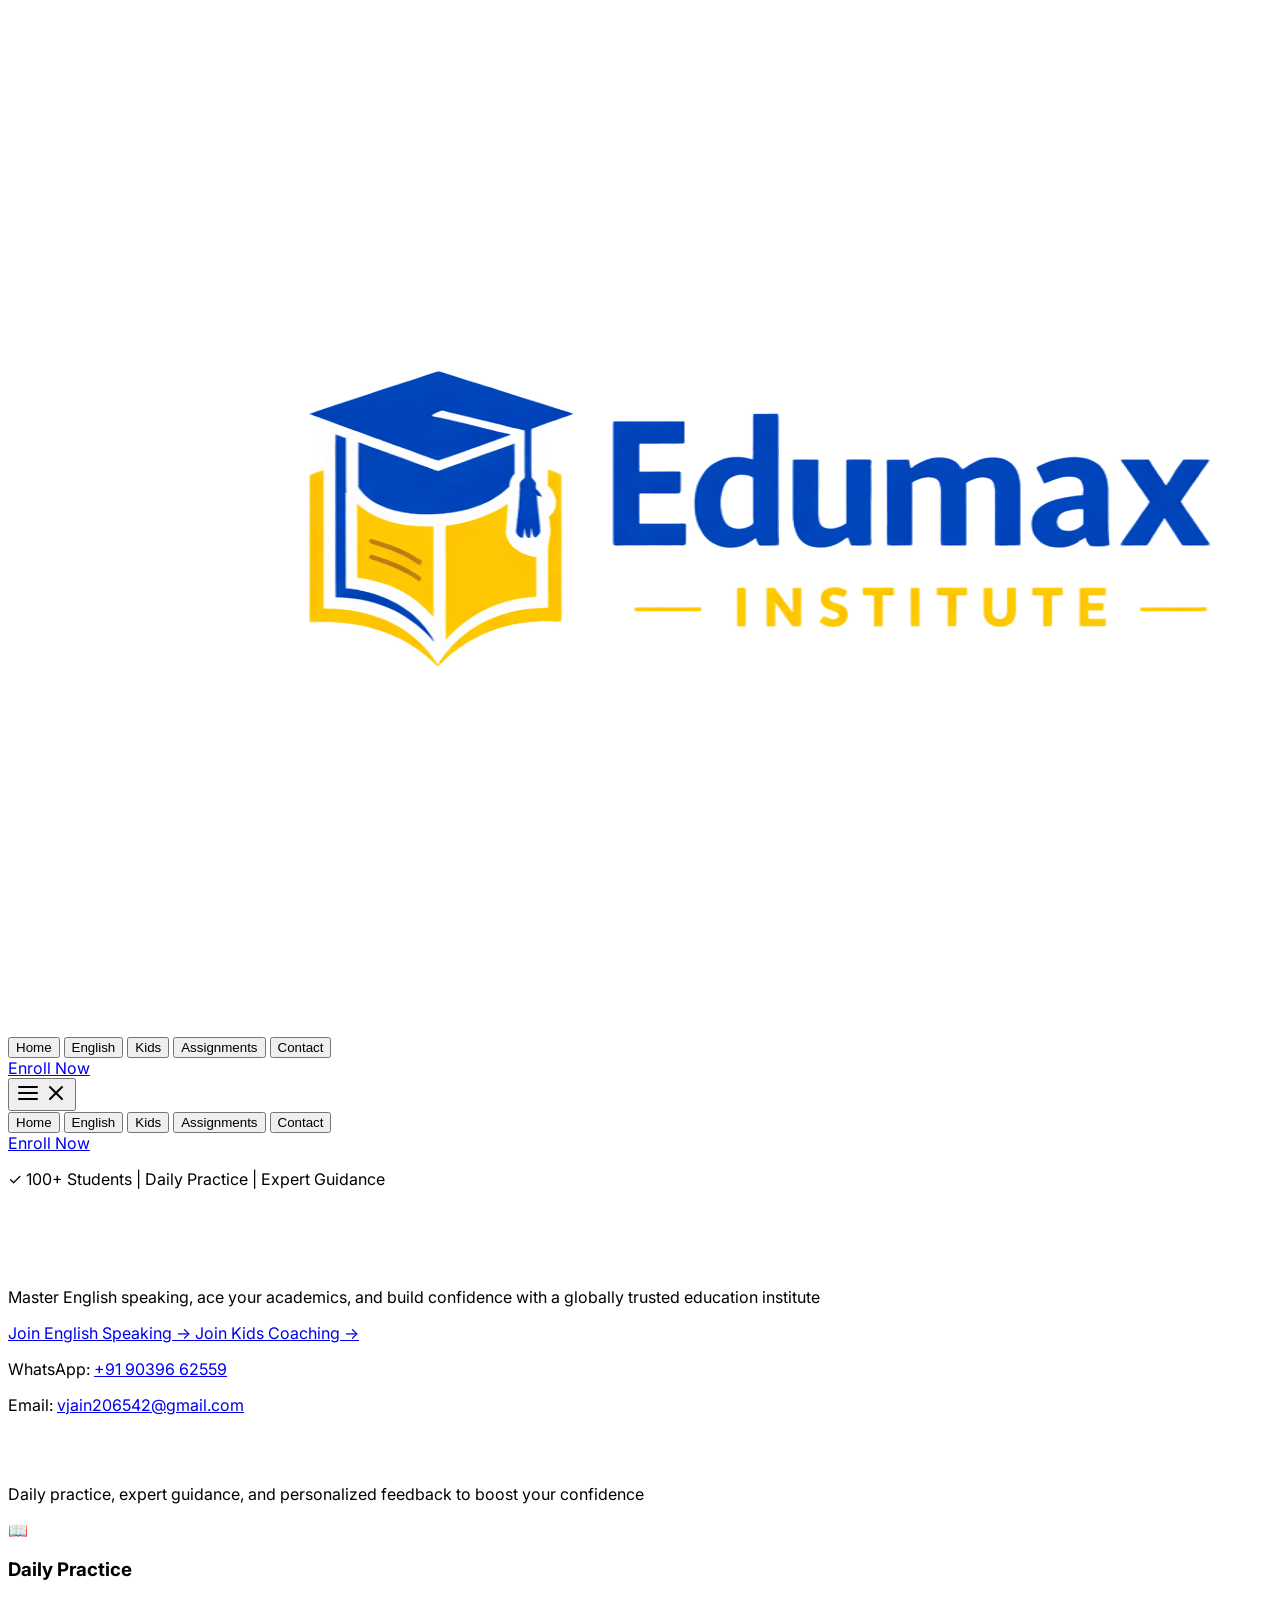
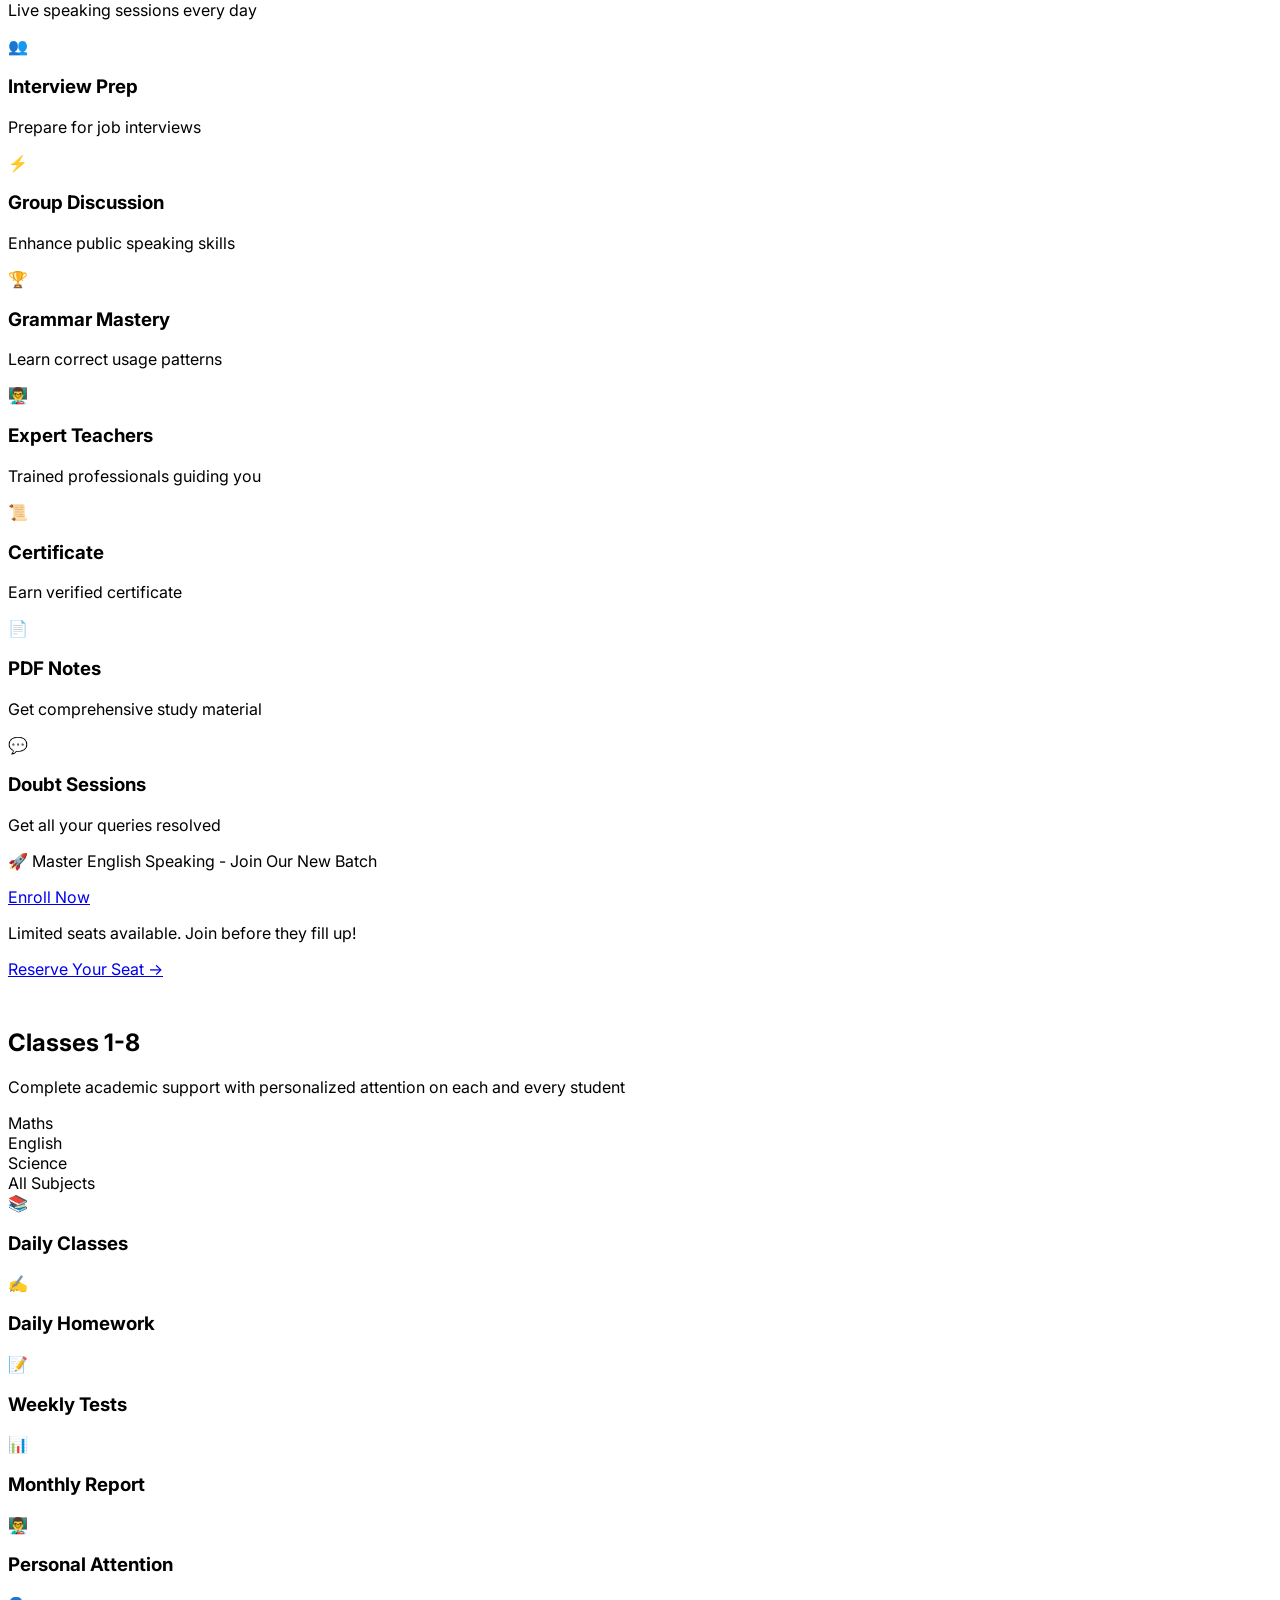
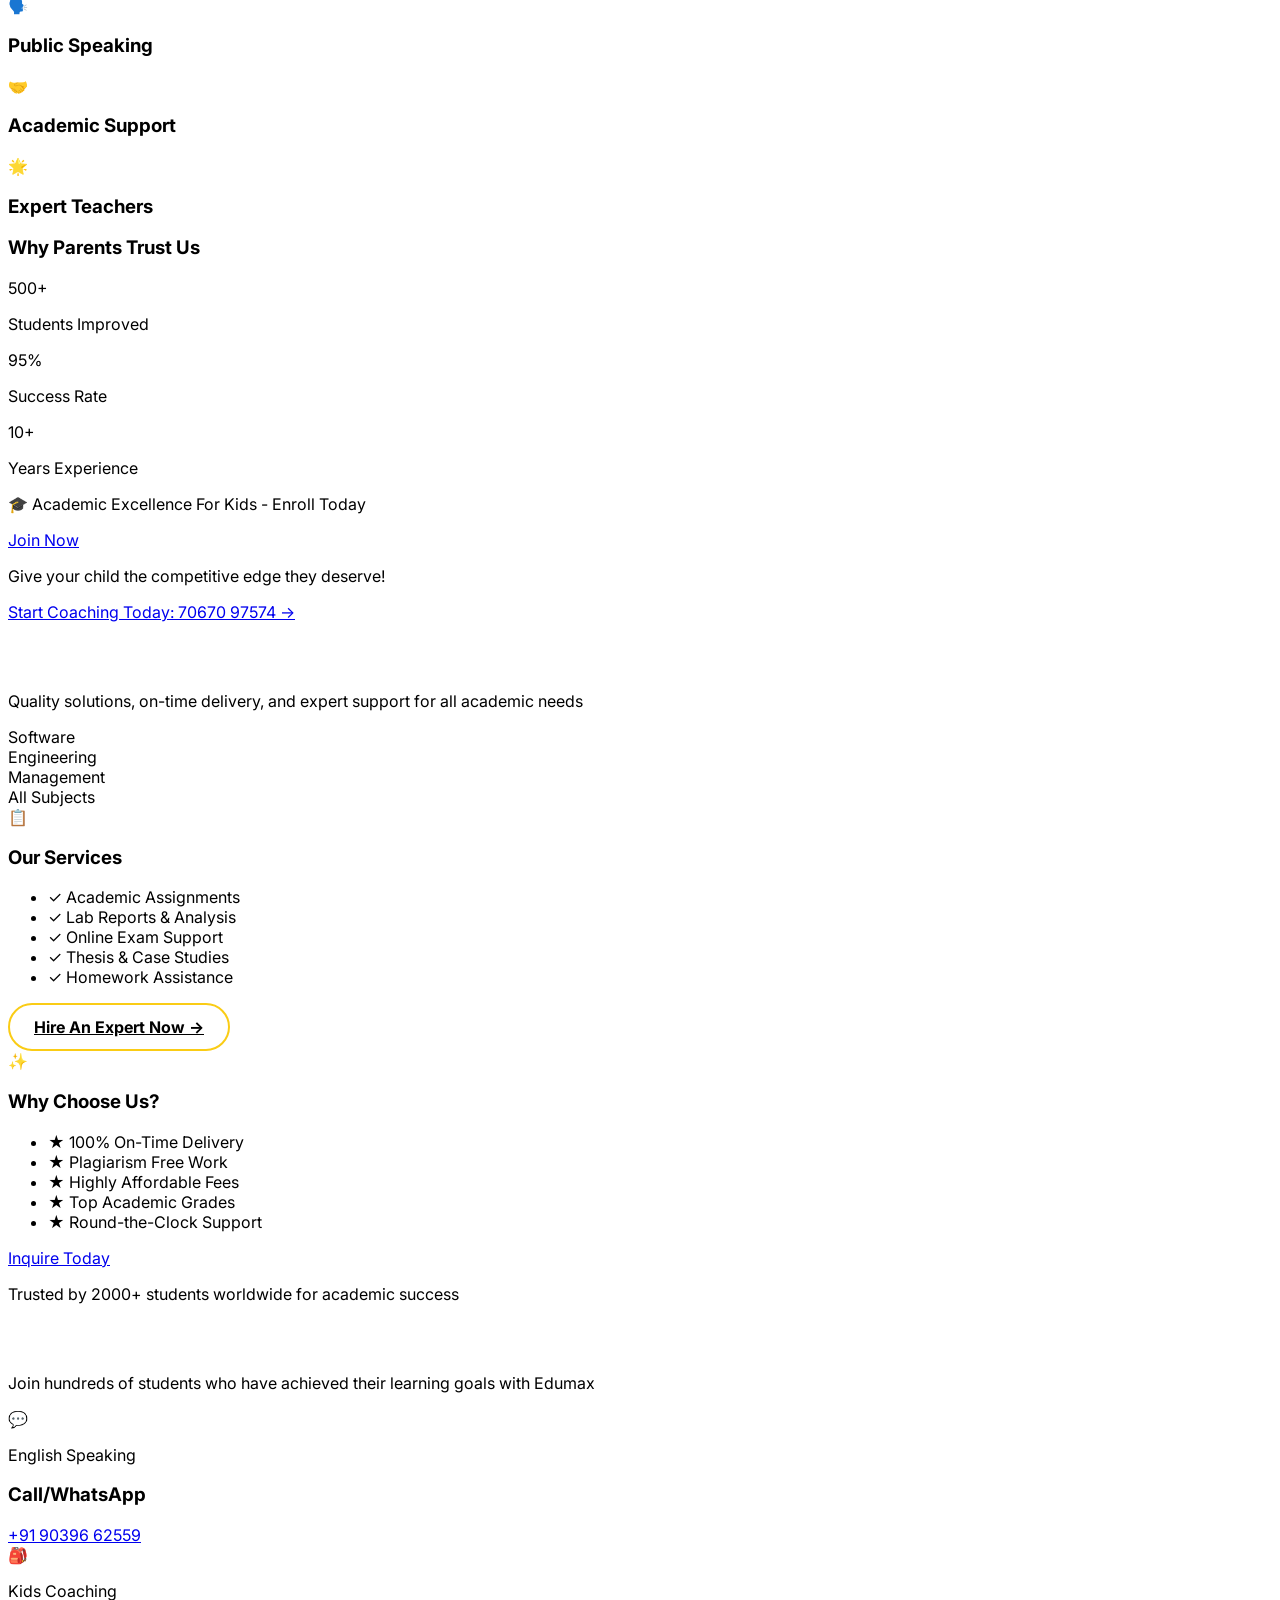
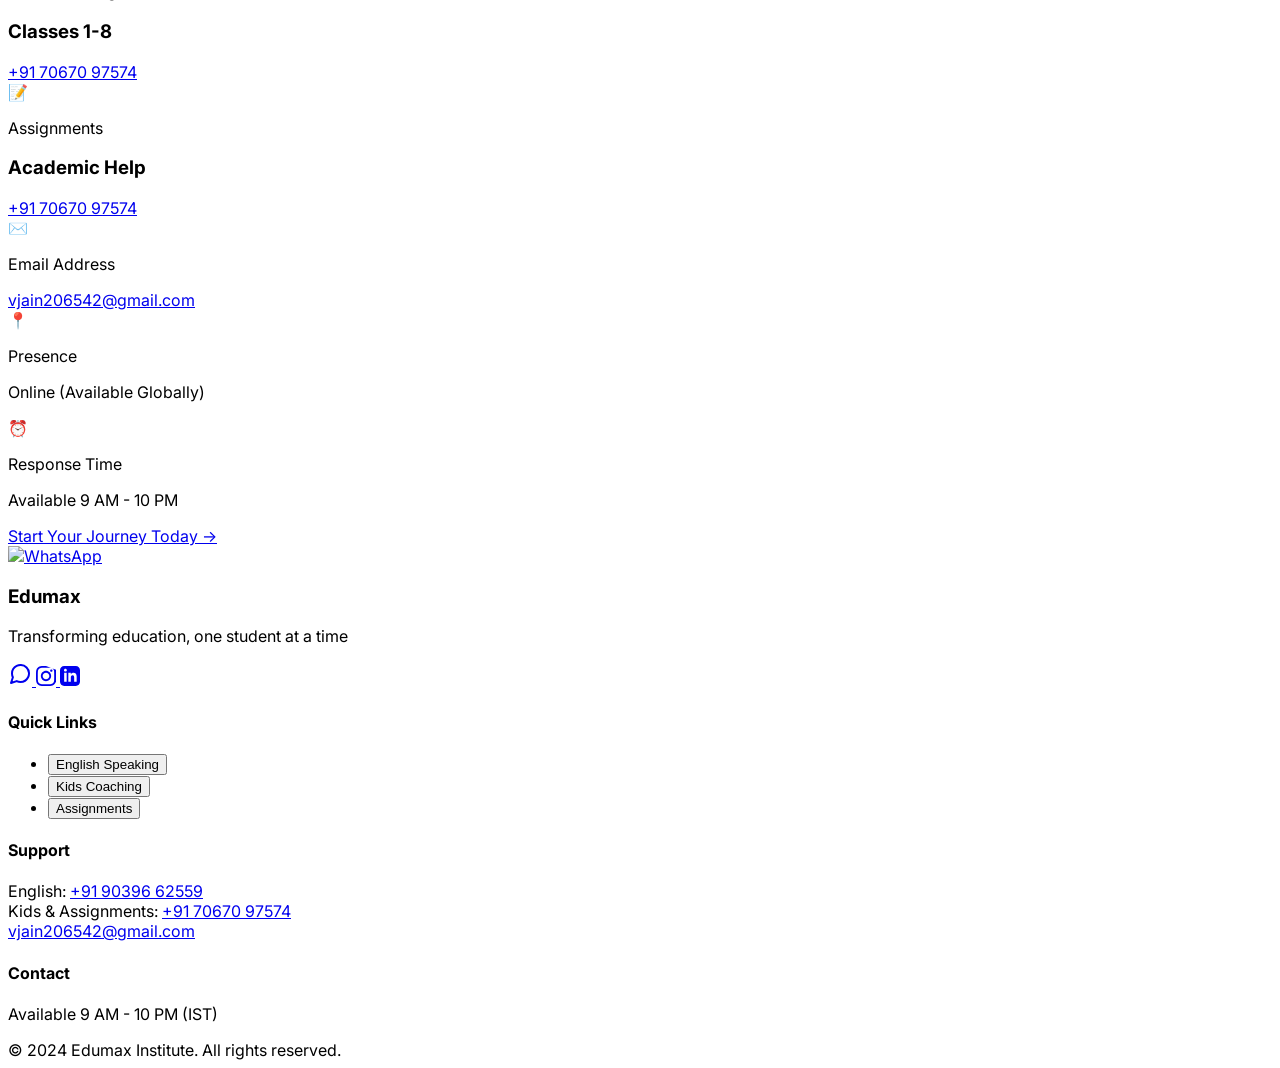
==== commit 6a80eb11: "Update index.html" ====
--- a/index.html
+++ b/index.html
@@ -68,11 +68,10 @@
                     data-section="contact">Contact</button>
             </nav>
 
-            <!-- Desktop CTA Button -->
             <div class="hidden sm:block">
-                <a href="https://wa.me/919039662559?text=Hi!%20I%20want%20to%20join%20the%20free%20demo%20today"
+                <a href="https://wa.me/919039662559?text=Hi!%20I%20want%20to%20enroll%20in%20Edumax%20Institute%20today"
                     class="bg-yellow-400 text-gray-900 font-bold px-6 py-2 rounded-md hover:bg-yellow-500 shadow-lg inline-block text-center whitespace-nowrap">
-                    Free Demo
+                    Enroll Now
                 </a>
             </div>
 
@@ -105,9 +104,9 @@
                     class="px-4 py-3 text-left font-semibold text-gray-700 hover:bg-gray-100 hover:text-blue-600 transition-colors">Assignments</button>
                 <button onclick="scrollToSection('contact')"
                     class="px-4 py-3 text-left font-semibold text-gray-700 hover:bg-gray-100 hover:text-blue-600 transition-colors">Contact</button>
-                <a href="https://wa.me/919039662559?text=Hi!%20I%20want%20to%20join%20the%20free%20demo%20today"
+                <a href="https://wa.me/919039662559?text=Hi!%20I%20want%20to%20enroll%20in%20Edumax%20Institute%20today"
                     class="px-4 py-3">
-                    <div class="w-full bg-yellow-400 text-gray-900 font-bold px-6 py-2 rounded-md text-center">Free Demo
+                    <div class="w-full bg-yellow-400 text-gray-900 font-bold px-6 py-2 rounded-md text-center">Enroll Now
                     </div>
                 </a>
             </nav>
@@ -139,13 +138,13 @@
                     speaking, ace your academics, and build confidence with a globally trusted education institute</p>
 
                 <div class="flex flex-col sm:flex-row gap-4 justify-center mb-8">
-                    <a href="https://wa.me/919039662559?text=Hi!%20I%20want%20to%20join%20the%20English%20speaking%20demo%20at%207%20PM"
+                    <a href="https://wa.me/919039662559?text=Hi!%20I%20want%20to%20join%20the%20English%20speaking%20course"
                         class="px-8 py-4 text-lg font-bold bg-gradient-to-r from-yellow-400 to-yellow-500 text-gray-900 rounded-md hover:shadow-xl shadow-lg transition-all hover:scale-105 inline-block whitespace-nowrap">
-                        English Demo: 7 PM →
+                        Join English Speaking →
                     </a>
-                    <a href="https://wa.me/917067097574?text=Hi!%20I%20want%20to%20join%20the%20Kids%20coaching%20demo%20at%208%20PM"
+                    <a href="https://wa.me/917067097574?text=Hi!%20I%20want%20to%20join%20the%20Kids%20coaching%20classes"
                         class="px-8 py-4 text-lg font-bold border-2 border-blue-600 text-blue-600 hover:bg-blue-50 rounded-md transition-all inline-block whitespace-nowrap">
-                        Kids Demo: 8 PM →
+                        Join Kids Coaching →
                     </a>
                 </div>
                 <p class="text-gray-600 font-semibold mb-2">WhatsApp: <a href="https://wa.me/919039662559"
@@ -238,9 +237,9 @@
 
                 <div
                     class="bg-gradient-to-r from-blue-600 to-blue-800 rounded-2xl p-8 text-white text-center mb-8 shadow-2xl">
-                    <p class="text-3xl font-bold mb-6">⏰ Free Live Demo 7:00 PM For English Speaking</p>
-                    <a href="https://wa.me/919039662559?text=I%20want%20to%20join%20the%20English%20speaking%20demo%20at%207%20PM%20today"
-                        class="bg-yellow-400 text-gray-900 font-bold px-8 py-3 rounded-md hover:bg-yellow-500 shadow-lg inline-block">Join
+                    <p class="text-3xl font-bold mb-6">🚀 Master English Speaking - Join Our New Batch</p>
+                    <a href="https://wa.me/919039662559?text=I%20want%20to%20enroll%20in%20the%20English%20speaking%20course"
+                        class="bg-yellow-400 text-gray-900 font-bold px-8 py-3 rounded-md hover:bg-yellow-500 shadow-lg inline-block">Enroll
                         Now</a>
                 </div>
                 <div class="text-center">
@@ -341,8 +340,8 @@
 
                 <div
                     class="bg-gradient-to-r from-blue-600 to-blue-800 rounded-2xl p-8 text-white text-center mb-8 shadow-2xl">
-                    <p class="text-3xl font-bold mb-6">⏰ Free Live Demo For Kids Coaching 8:00 PM</p>
-                    <a href="https://wa.me/917067097574?text=I%20want%20to%20join%20the%20kids%20coaching%20demo%20at%208%20PM%20today"
+                    <p class="text-3xl font-bold mb-6">🎓 Academic Excellence For Kids - Enroll Today</p>
+                    <a href="https://wa.me/917067097574?text=I%20want%20to%20enroll%20my%20child%20in%20the%20kids%20coaching%20classes"
                         class="bg-yellow-400 text-gray-900 font-bold px-8 py-3 rounded-md hover:bg-yellow-500 shadow-lg inline-block">Join
                         Now</a>
                 </div>
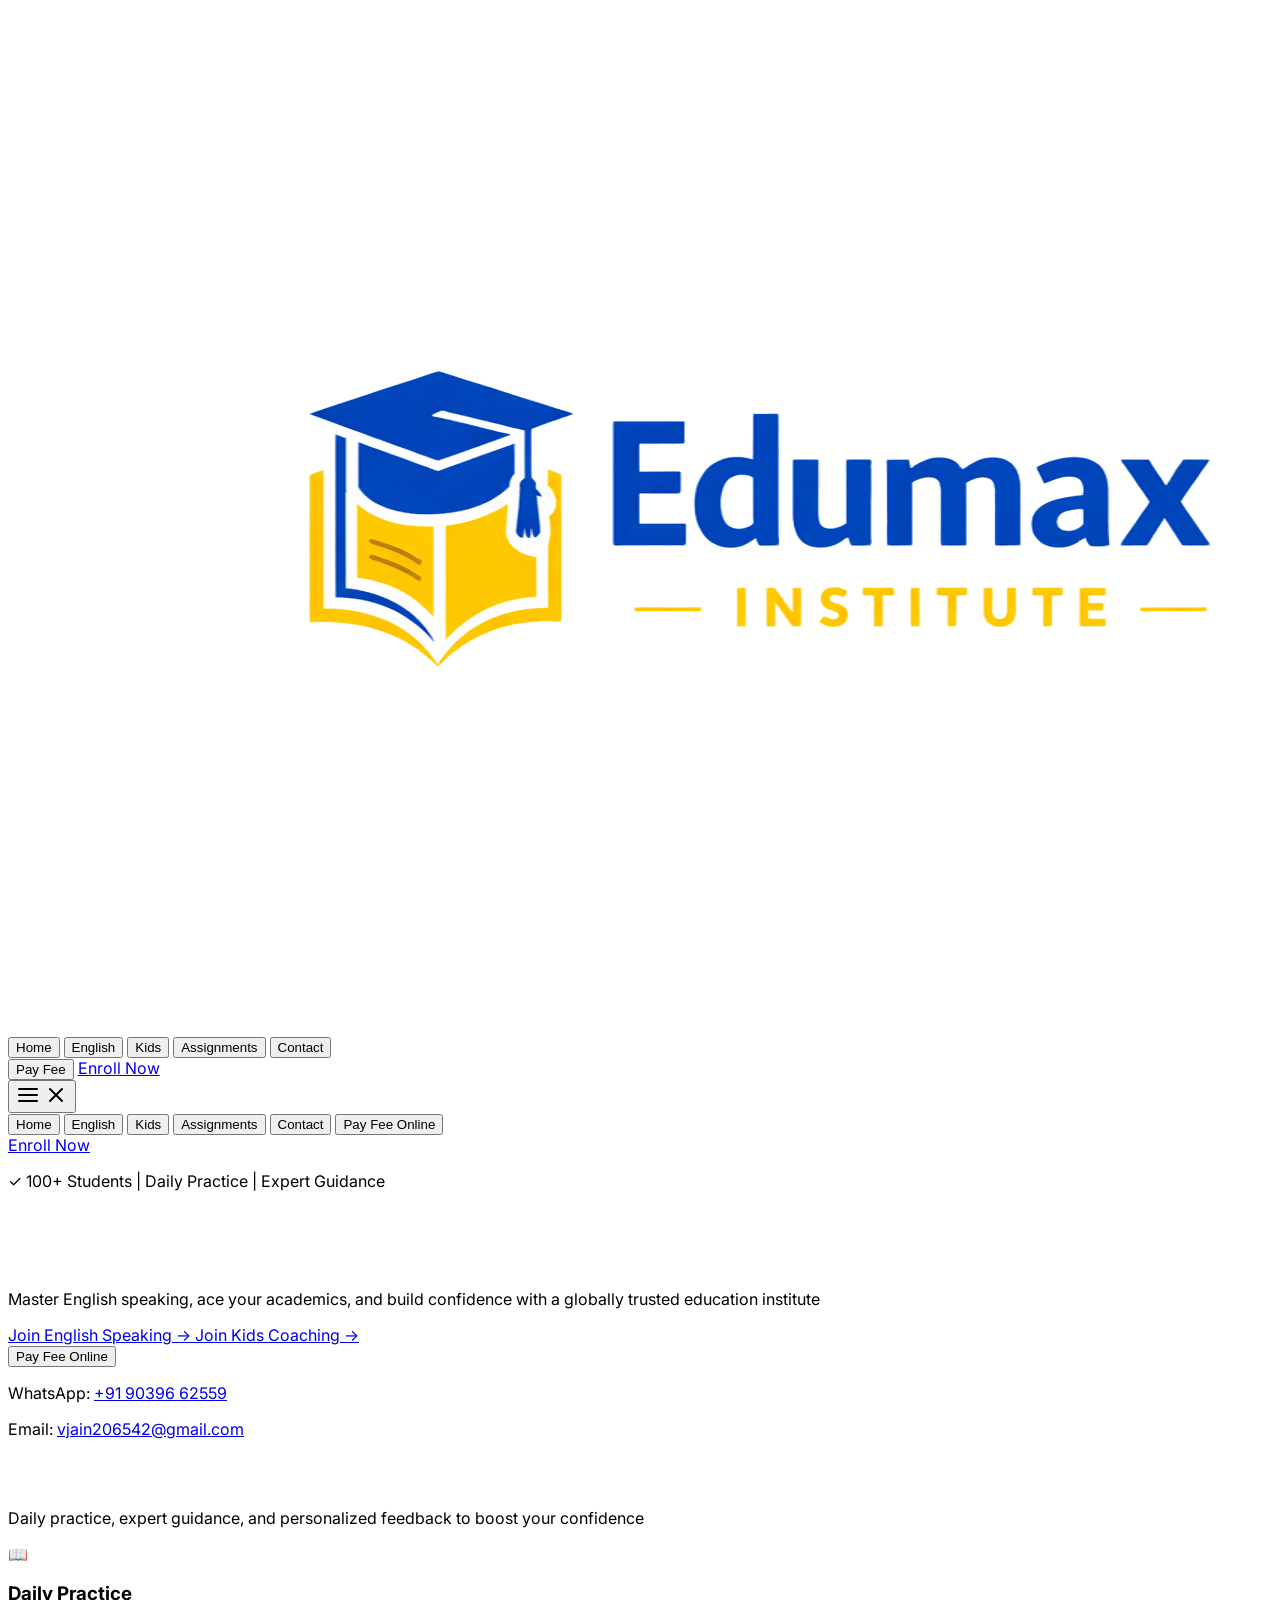
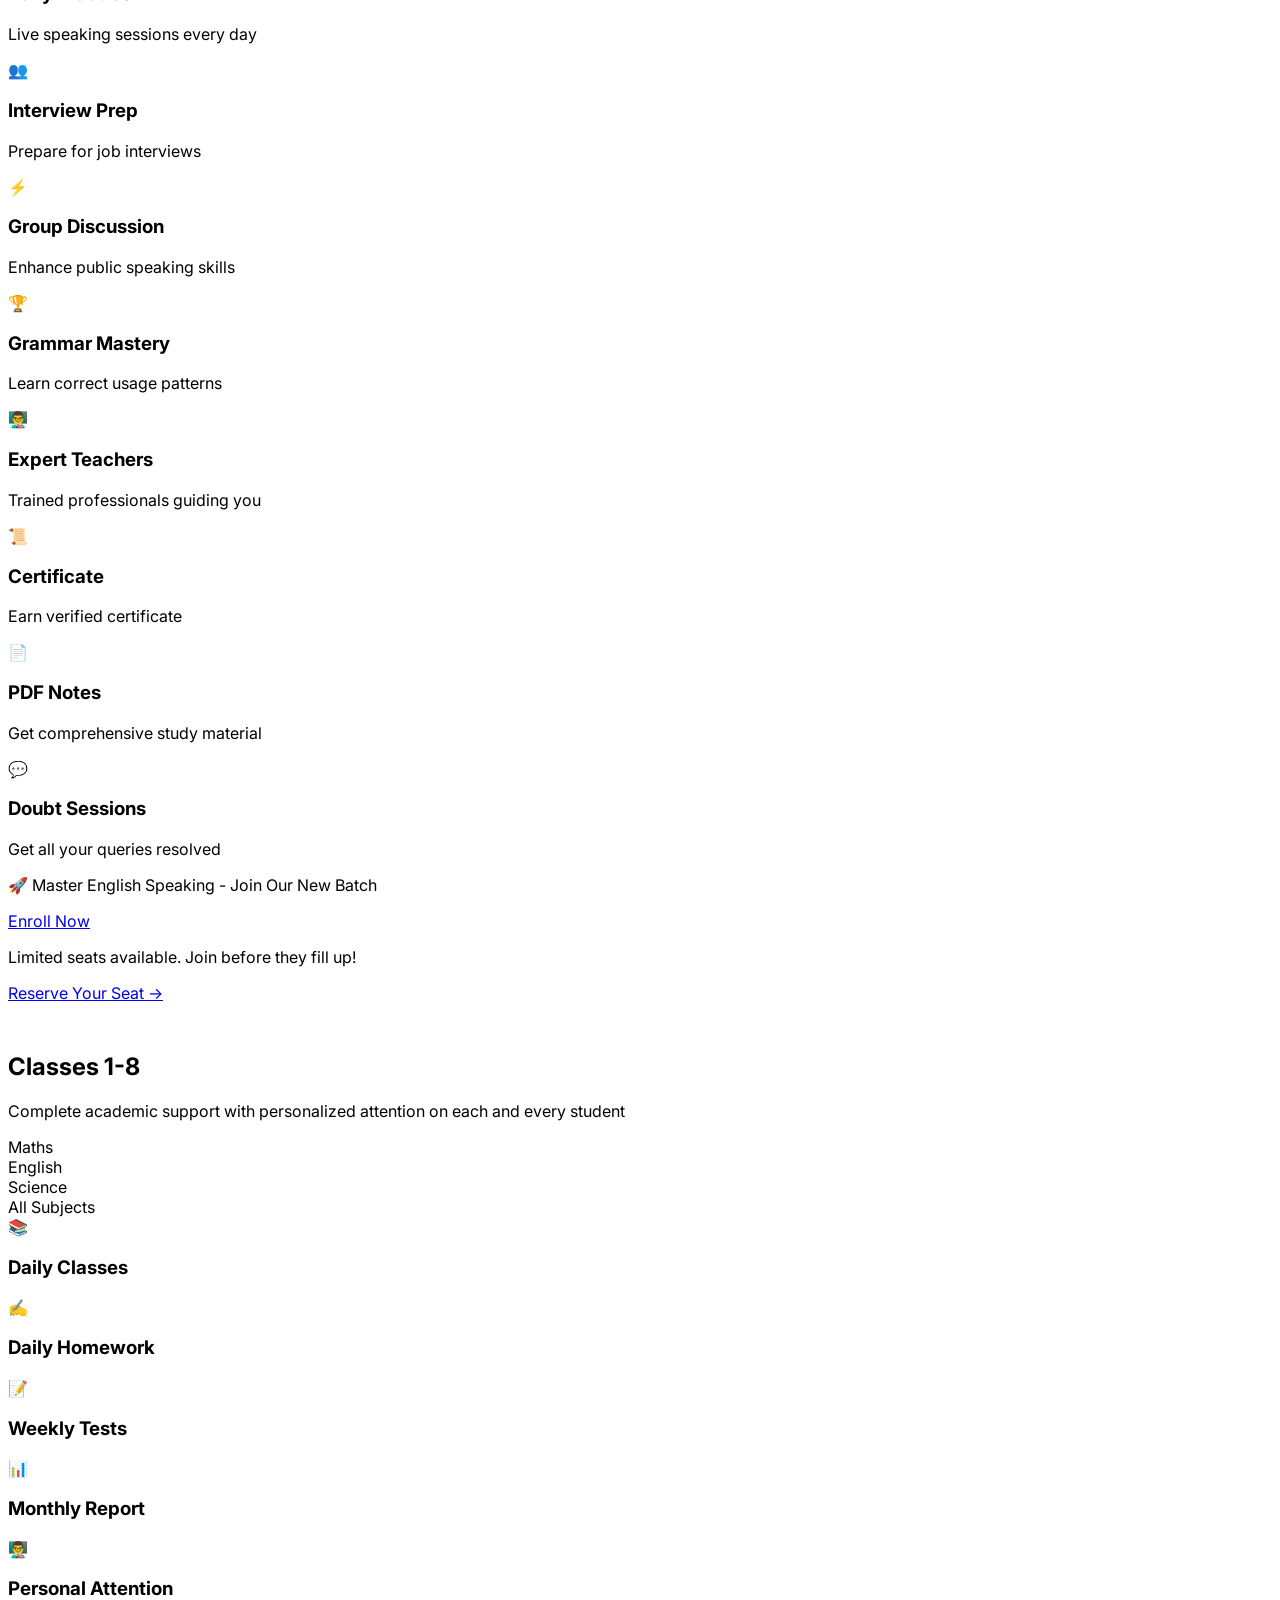
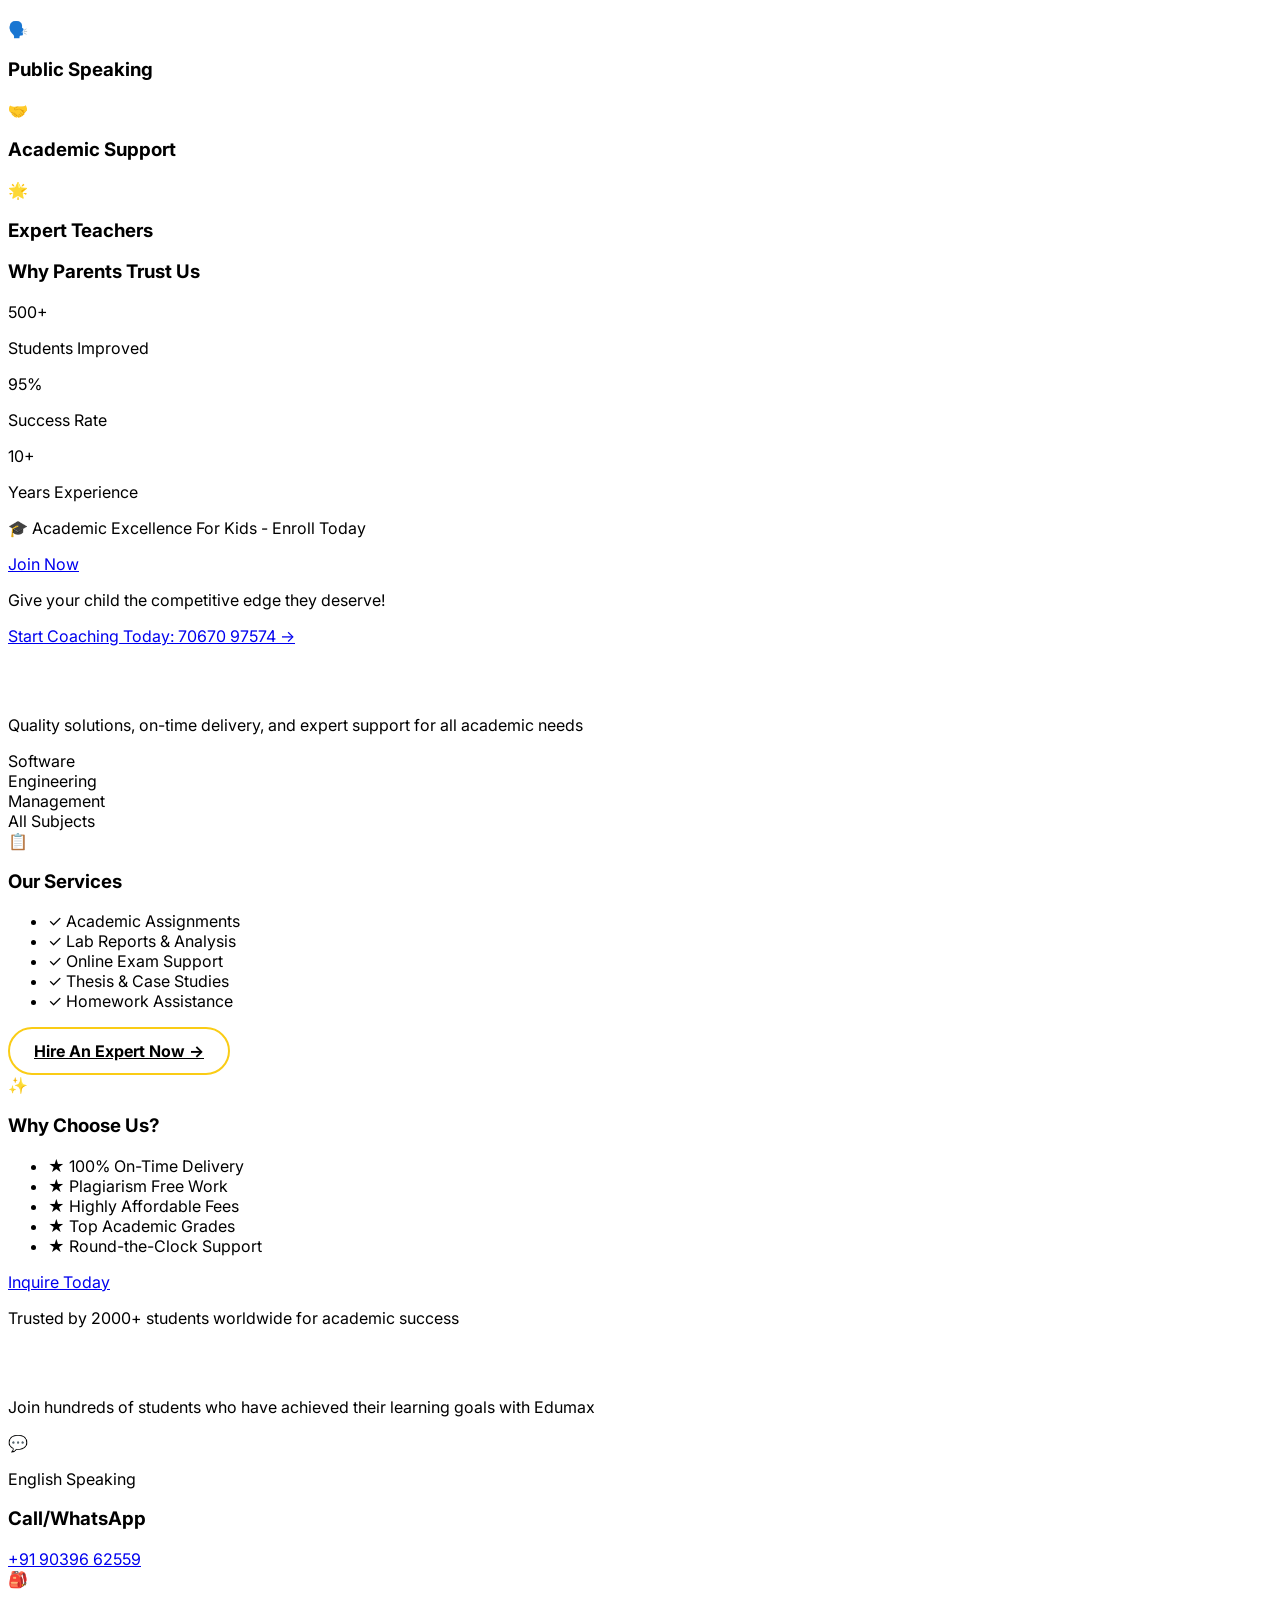
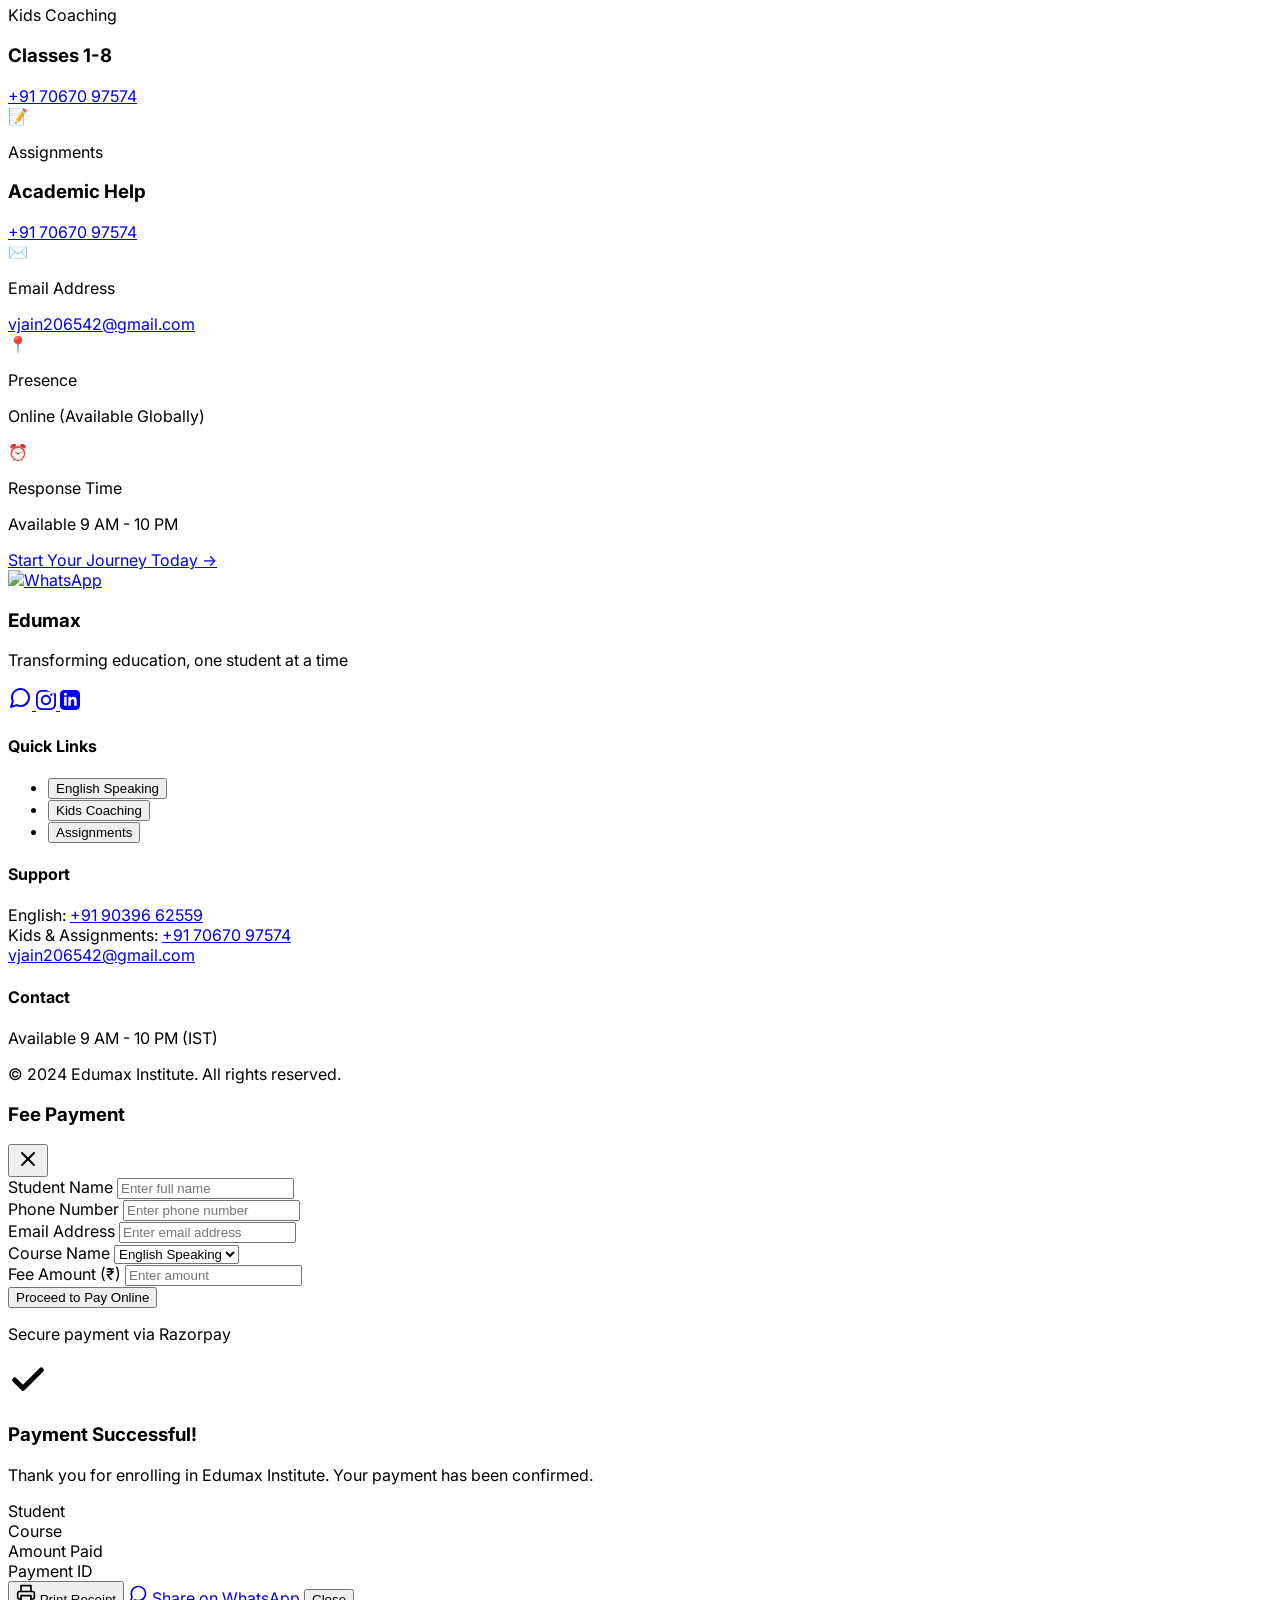
==== commit c0758c50: "Update index.html" ====
--- a/index.html
+++ b/index.html
@@ -1,5 +1,5 @@
 <!DOCTYPE html>
-<html lang="en">
+<html lang="en"> 
 
 <head>
     <meta charset="UTF-8">
@@ -10,6 +10,8 @@
     <link rel="stylesheet" href="style.css">
     <!-- Google Fonts -->
     <link href="https://fonts.googleapis.com/css2?family=Inter:wght@400;600;700&display=swap" rel="stylesheet">
+    <!-- Razorpay SDK -->
+    <script src="https://checkout.razorpay.com/v1/checkout.js"></script>
     <style>
         body {
             font-family: 'Inter', sans-serif;
@@ -68,7 +70,11 @@
                     data-section="contact">Contact</button>
             </nav>
 
-            <div class="hidden sm:block">
+            <div class="hidden sm:flex items-center gap-3">
+                <button onclick="openPaymentModal()"
+                    class="bg-blue-600 text-white font-bold px-6 py-2 rounded-md hover:bg-blue-700 shadow-lg inline-block text-center whitespace-nowrap transition-all">
+                    Pay Fee
+                </button>
                 <a href="https://wa.me/919039662559?text=Hi!%20I%20want%20to%20enroll%20in%20Edumax%20Institute%20today"
                     class="bg-yellow-400 text-gray-900 font-bold px-6 py-2 rounded-md hover:bg-yellow-500 shadow-lg inline-block text-center whitespace-nowrap">
                     Enroll Now
@@ -104,6 +110,8 @@
                     class="px-4 py-3 text-left font-semibold text-gray-700 hover:bg-gray-100 hover:text-blue-600 transition-colors">Assignments</button>
                 <button onclick="scrollToSection('contact')"
                     class="px-4 py-3 text-left font-semibold text-gray-700 hover:bg-gray-100 hover:text-blue-600 transition-colors">Contact</button>
+                <button onclick="openPaymentModal()"
+                    class="mx-4 my-2 px-4 py-3 bg-blue-600 text-white font-bold rounded-md text-center">Pay Fee Online</button>
                 <a href="https://wa.me/919039662559?text=Hi!%20I%20want%20to%20enroll%20in%20Edumax%20Institute%20today"
                     class="px-4 py-3">
                     <div class="w-full bg-yellow-400 text-gray-900 font-bold px-6 py-2 rounded-md text-center">Enroll Now
@@ -146,6 +154,12 @@
                         class="px-8 py-4 text-lg font-bold border-2 border-blue-600 text-blue-600 hover:bg-blue-50 rounded-md transition-all inline-block whitespace-nowrap">
                         Join Kids Coaching →
                     </a>
+                </div>
+                <div class="mb-8">
+                    <button onclick="openPaymentModal()"
+                        class="px-10 py-4 text-xl font-extrabold bg-blue-600 text-white rounded-xl hover:bg-blue-700 shadow-2xl transition-all hover:scale-105 inline-block">
+                        Pay Fee Online
+                    </button>
                 </div>
                 <p class="text-gray-600 font-semibold mb-2">WhatsApp: <a href="https://wa.me/919039662559"
                         class="text-blue-600 hover:underline text-lg">+91 90396 62559</a></p>
@@ -593,6 +607,92 @@
             reserved.</div>
     </footer>
 
+    <!-- Payment Modal -->
+    <div id="payment-modal" class="fixed inset-0 z-[100] hidden bg-black/60 backdrop-blur-sm flex items-center justify-center p-4">
+        <div class="bg-white w-full max-w-md rounded-2xl shadow-2xl overflow-hidden transform transition-all duration-300">
+            <div class="bg-blue-600 p-6 text-white flex justify-between items-center">
+                <h3 class="text-2xl font-bold">Fee Payment</h3>
+                <button onclick="closePaymentModal()" class="text-white hover:text-yellow-400 transition-colors">
+                    <svg width="24" height="24" viewBox="0 0 24 24" fill="none" stroke="currentColor" stroke-width="2" stroke-linecap="round" stroke-linejoin="round"><line x1="18" y1="6" x2="6" y2="18"></line><line x1="6" y1="6" x2="18" y2="18"></line></svg>
+                </button>
+            </div>
+            <form id="payment-form" class="p-8 space-y-4">
+                <div>
+                    <label class="block text-sm font-bold text-gray-700 mb-1">Student Name</label>
+                    <input type="text" id="student-name" required class="w-full px-4 py-3 rounded-xl border-2 border-gray-100 focus:border-blue-600 outline-none transition-all" placeholder="Enter full name">
+                </div>
+                <div>
+                    <label class="block text-sm font-bold text-gray-700 mb-1">Phone Number</label>
+                    <input type="tel" id="student-phone" required class="w-full px-4 py-3 rounded-xl border-2 border-gray-100 focus:border-blue-600 outline-none transition-all" placeholder="Enter phone number">
+                </div>
+                <div>
+                    <label class="block text-sm font-bold text-gray-700 mb-1">Email Address</label>
+                    <input type="email" id="student-email" required class="w-full px-4 py-3 rounded-xl border-2 border-gray-100 focus:border-blue-600 outline-none transition-all" placeholder="Enter email address">
+                </div>
+                <div>
+                    <label class="block text-sm font-bold text-gray-700 mb-1">Course Name</label>
+                    <select id="course-name" class="w-full px-4 py-3 rounded-xl border-2 border-gray-100 focus:border-blue-600 outline-none transition-all">
+                        <option value="English Speaking">English Speaking</option>
+                        <option value="Kids Coaching">Kids Coaching</option>
+                        <option value="Assignment Help">Assignment Help</option>
+                    </select>
+                </div>
+                <div>
+                    <label class="block text-sm font-bold text-gray-700 mb-1">Fee Amount (₹)</label>
+                    <input type="number" id="fee-amount" required class="w-full px-4 py-3 rounded-xl border-2 border-gray-100 focus:border-blue-600 outline-none transition-all" placeholder="Enter amount">
+                </div>
+                <button type="submit" class="w-full py-4 bg-blue-600 text-white font-bold rounded-xl hover:bg-blue-700 transition-all shadow-lg flex items-center justify-center gap-2">
+                    Proceed to Pay Online
+                </button>
+                <p class="text-center text-xs text-gray-400">Secure payment via Razorpay</p>
+            </form>
+        </div>
+    </div>
+
+    <!-- Payment Success Modal -->
+    <div id="success-modal" class="fixed inset-0 z-[110] hidden bg-black/60 backdrop-blur-sm flex items-center justify-center p-4">
+        <div class="bg-white w-full max-w-md rounded-2xl shadow-2xl overflow-hidden transform transition-all duration-300 text-center p-8">
+            <div class="w-20 h-20 bg-green-100 text-green-600 rounded-full flex items-center justify-center mx-auto mb-6">
+                <svg width="40" height="40" viewBox="0 0 24 24" fill="none" stroke="currentColor" stroke-width="3" stroke-linecap="round" stroke-linejoin="round"><polyline points="20 6 9 17 4 12"></polyline></svg>
+            </div>
+            <h3 class="text-3xl font-extrabold text-gray-900 mb-2">Payment Successful!</h3>
+            <p class="text-gray-600 mb-8">Thank you for enrolling in Edumax Institute. Your payment has been confirmed.</p>
+            
+            <div class="bg-gray-50 rounded-xl p-6 mb-8 text-left space-y-3 border border-gray-100">
+                <div class="flex justify-between">
+                    <span class="text-gray-500 text-sm font-semibold uppercase">Student</span>
+                    <span id="receipt-name" class="font-bold text-gray-800"></span>
+                </div>
+                <div class="flex justify-between">
+                    <span class="text-gray-500 text-sm font-semibold uppercase">Course</span>
+                    <span id="receipt-course" class="font-bold text-gray-800"></span>
+                </div>
+                <div class="flex justify-between">
+                    <span class="text-gray-500 text-sm font-semibold uppercase">Amount Paid</span>
+                    <span id="receipt-amount" class="font-bold text-blue-600"></span>
+                </div>
+                <div class="flex justify-between border-t border-gray-200 pt-3">
+                    <span class="text-gray-500 text-sm font-semibold uppercase">Payment ID</span>
+                    <span id="receipt-id" class="text-xs font-mono text-gray-600"></span>
+                </div>
+            </div>
+
+            <div class="space-y-3">
+                <button onclick="window.print()" class="w-full py-4 bg-gray-900 text-white font-bold rounded-xl hover:bg-black transition-all shadow-lg flex items-center justify-center gap-2">
+                    <svg width="20" height="20" viewBox="0 0 24 24" fill="none" stroke="currentColor" stroke-width="2" stroke-linecap="round" stroke-linejoin="round"><polyline points="6 9 6 2 18 2 18 9"></polyline><path d="M6 18H4a2 2 0 0 1-2-2v-5a2 2 0 0 1 2-2h16a2 2 0 0 1 2 2v5a2 2 0 0 1-2 2h-2"></path><rect x="6" y="14" width="12" height="8"></rect></svg>
+                    Print Receipt
+                </button>
+                <a id="whatsapp-confirm-btn" href="#" target="_blank" class="w-full py-4 bg-[#25D366] text-white font-bold rounded-xl hover:bg-[#128C7E] transition-all shadow-lg flex items-center justify-center gap-2">
+                    <svg width="20" height="20" viewBox="0 0 24 24" fill="none" stroke="currentColor" stroke-width="2" stroke-linecap="round" stroke-linejoin="round"><path d="M21 11.5a8.38 8.38 0 0 1-.9 3.8 8.5 8.5 0 0 1-7.6 4.7 8.38 8.38 0 0 1-3.8-.9L3 21l1.9-5.7a8.38 8.38 0 0 1-.9-3.8 8.5 8.5 0 0 1 4.7-7.6 8.38 8.38 0 0 1 3.8-.9h.5a8.48 8.48 0 0 1 8 8v.5z"></path></svg>
+                    Share on WhatsApp
+                </a>
+                <button onclick="closeSuccessModal()" class="w-full py-3 text-gray-500 font-bold hover:text-gray-700 transition-colors">
+                    Close
+                </button>
+            </div>
+        </div>
+    </div>
+
     <script src="script.js"></script>
 </body>
 
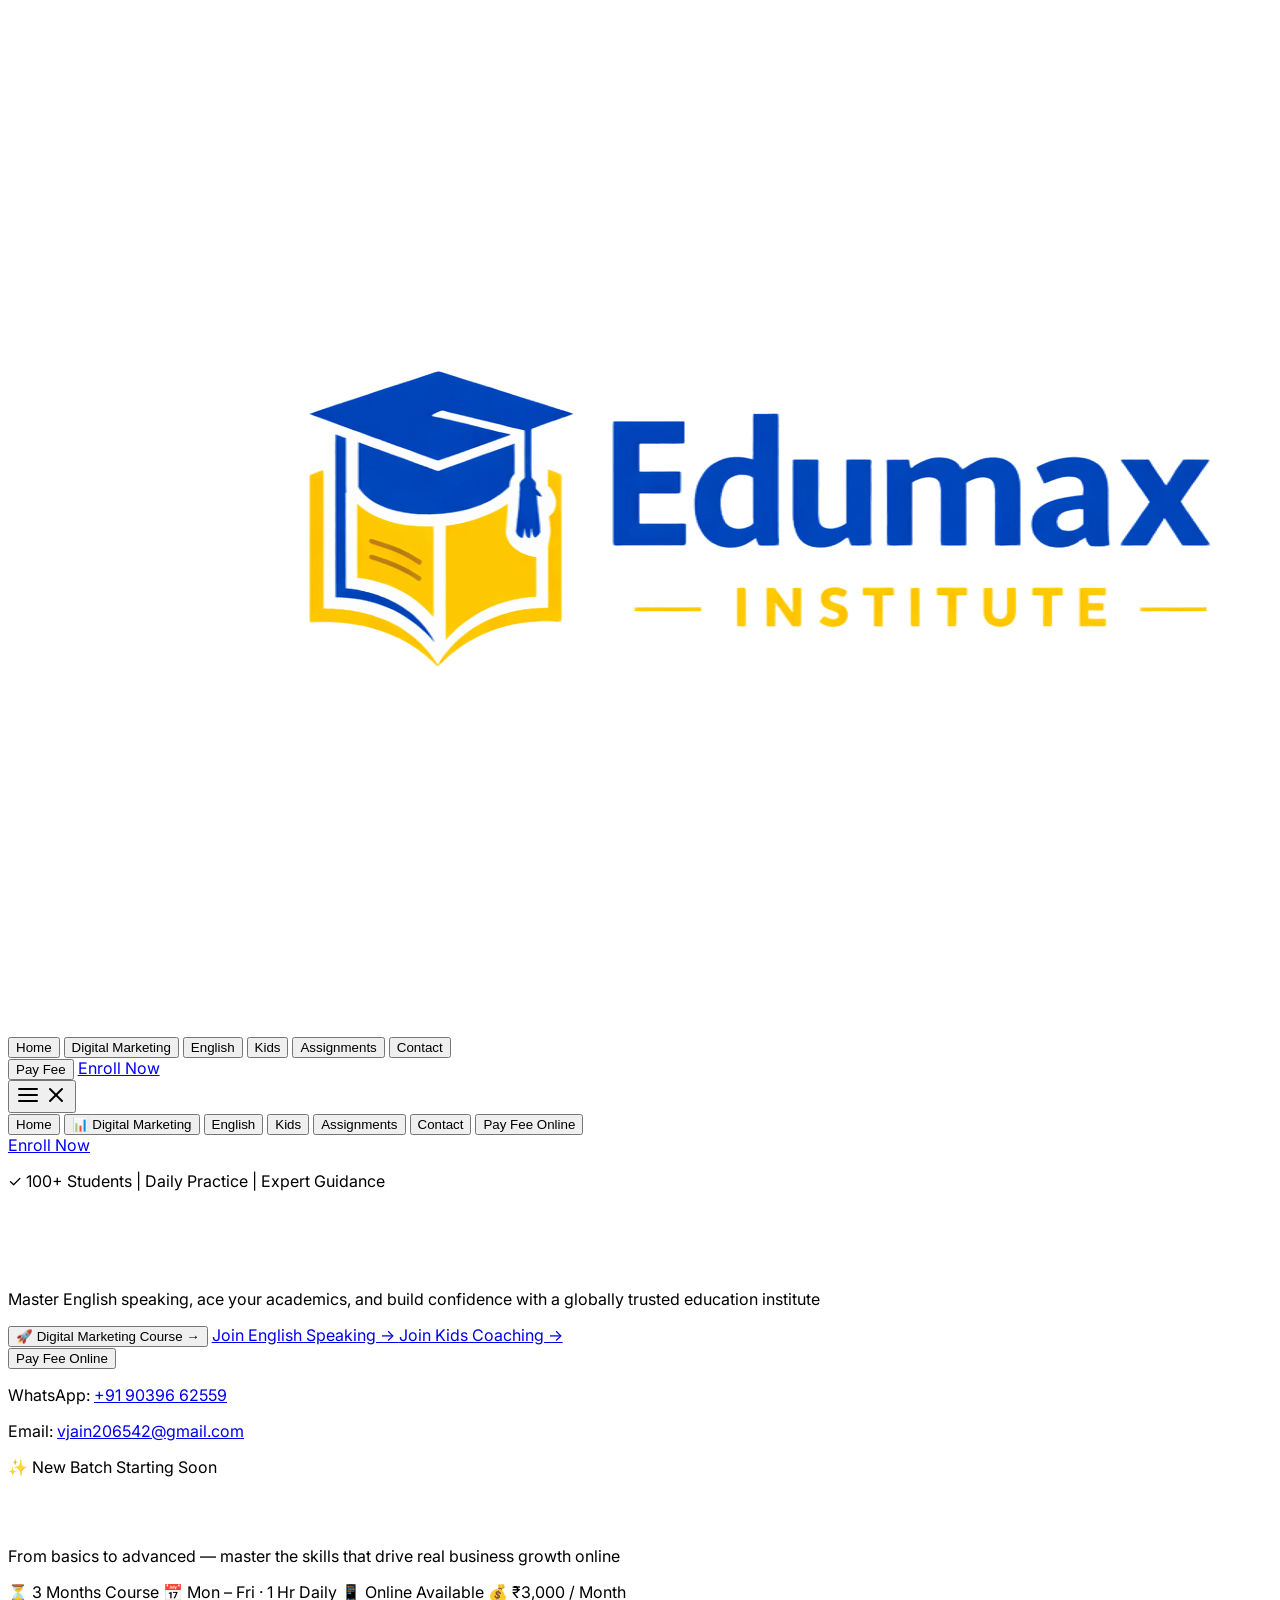
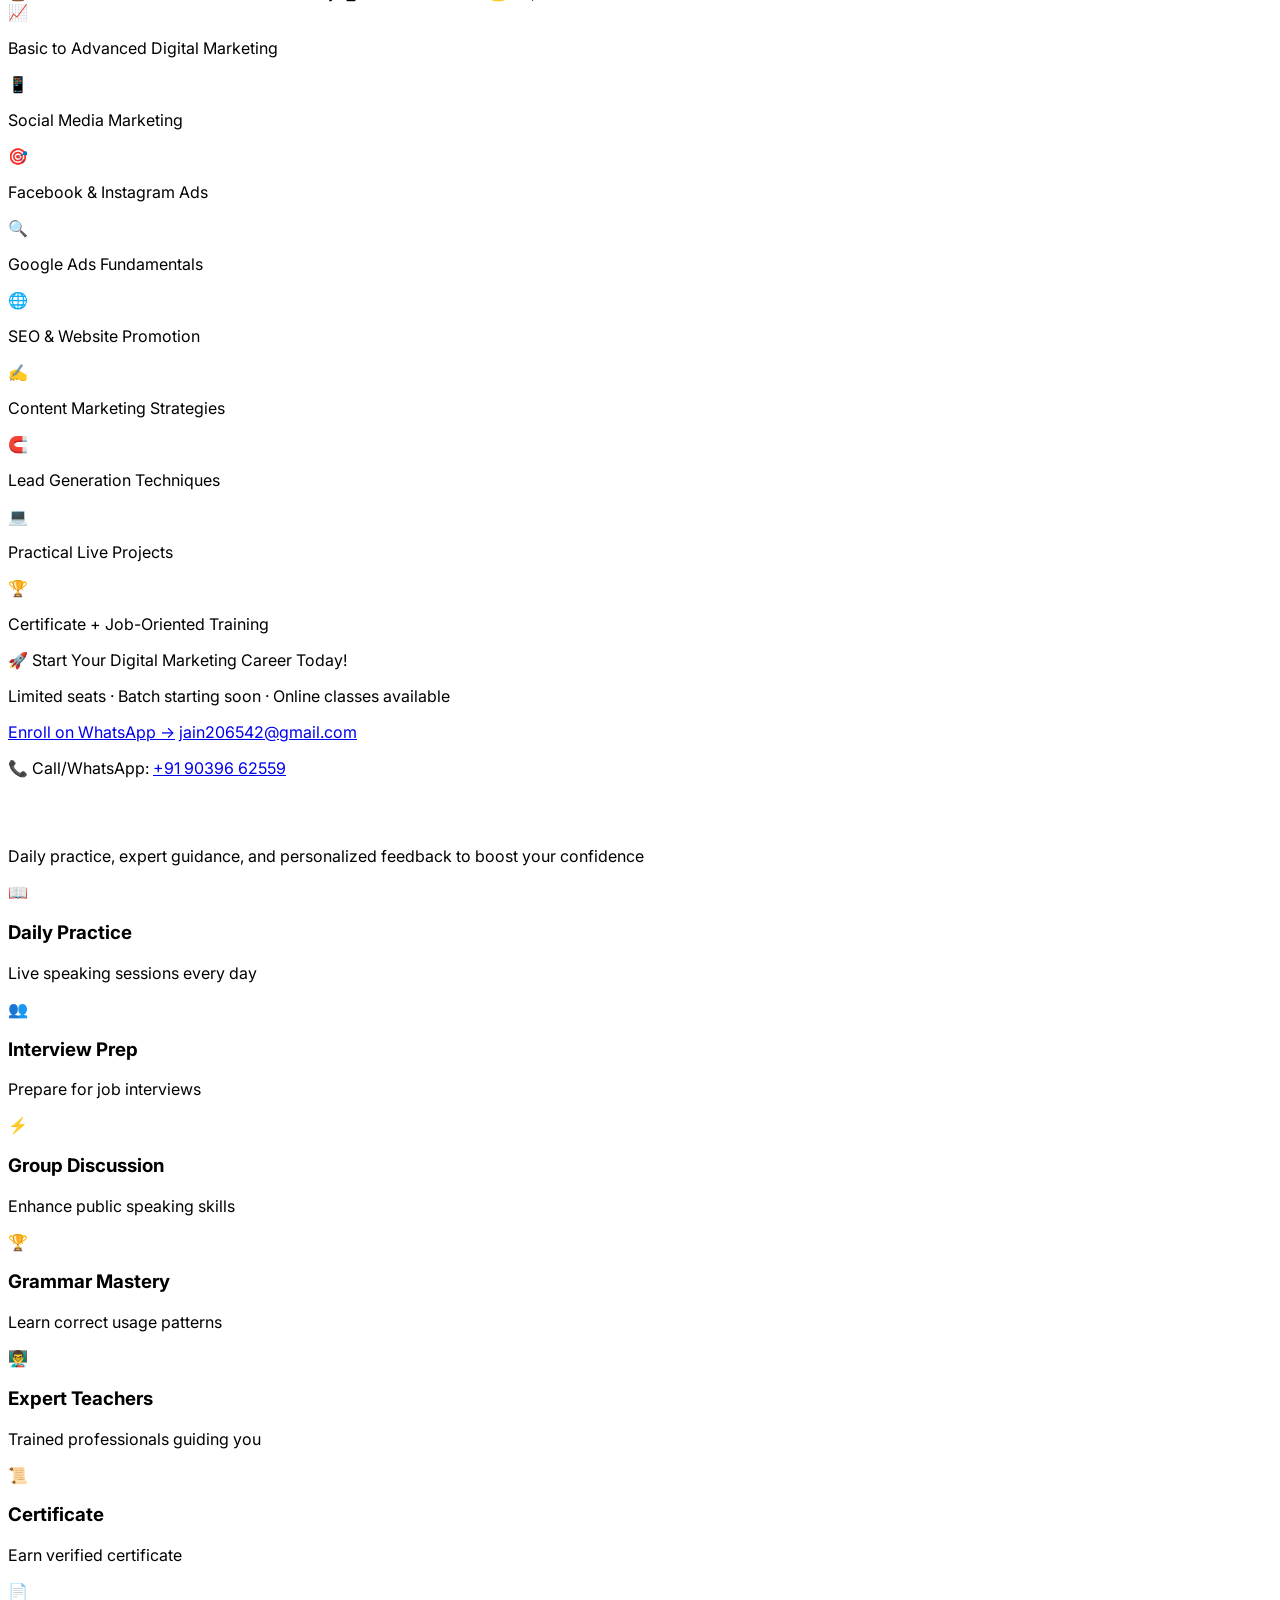
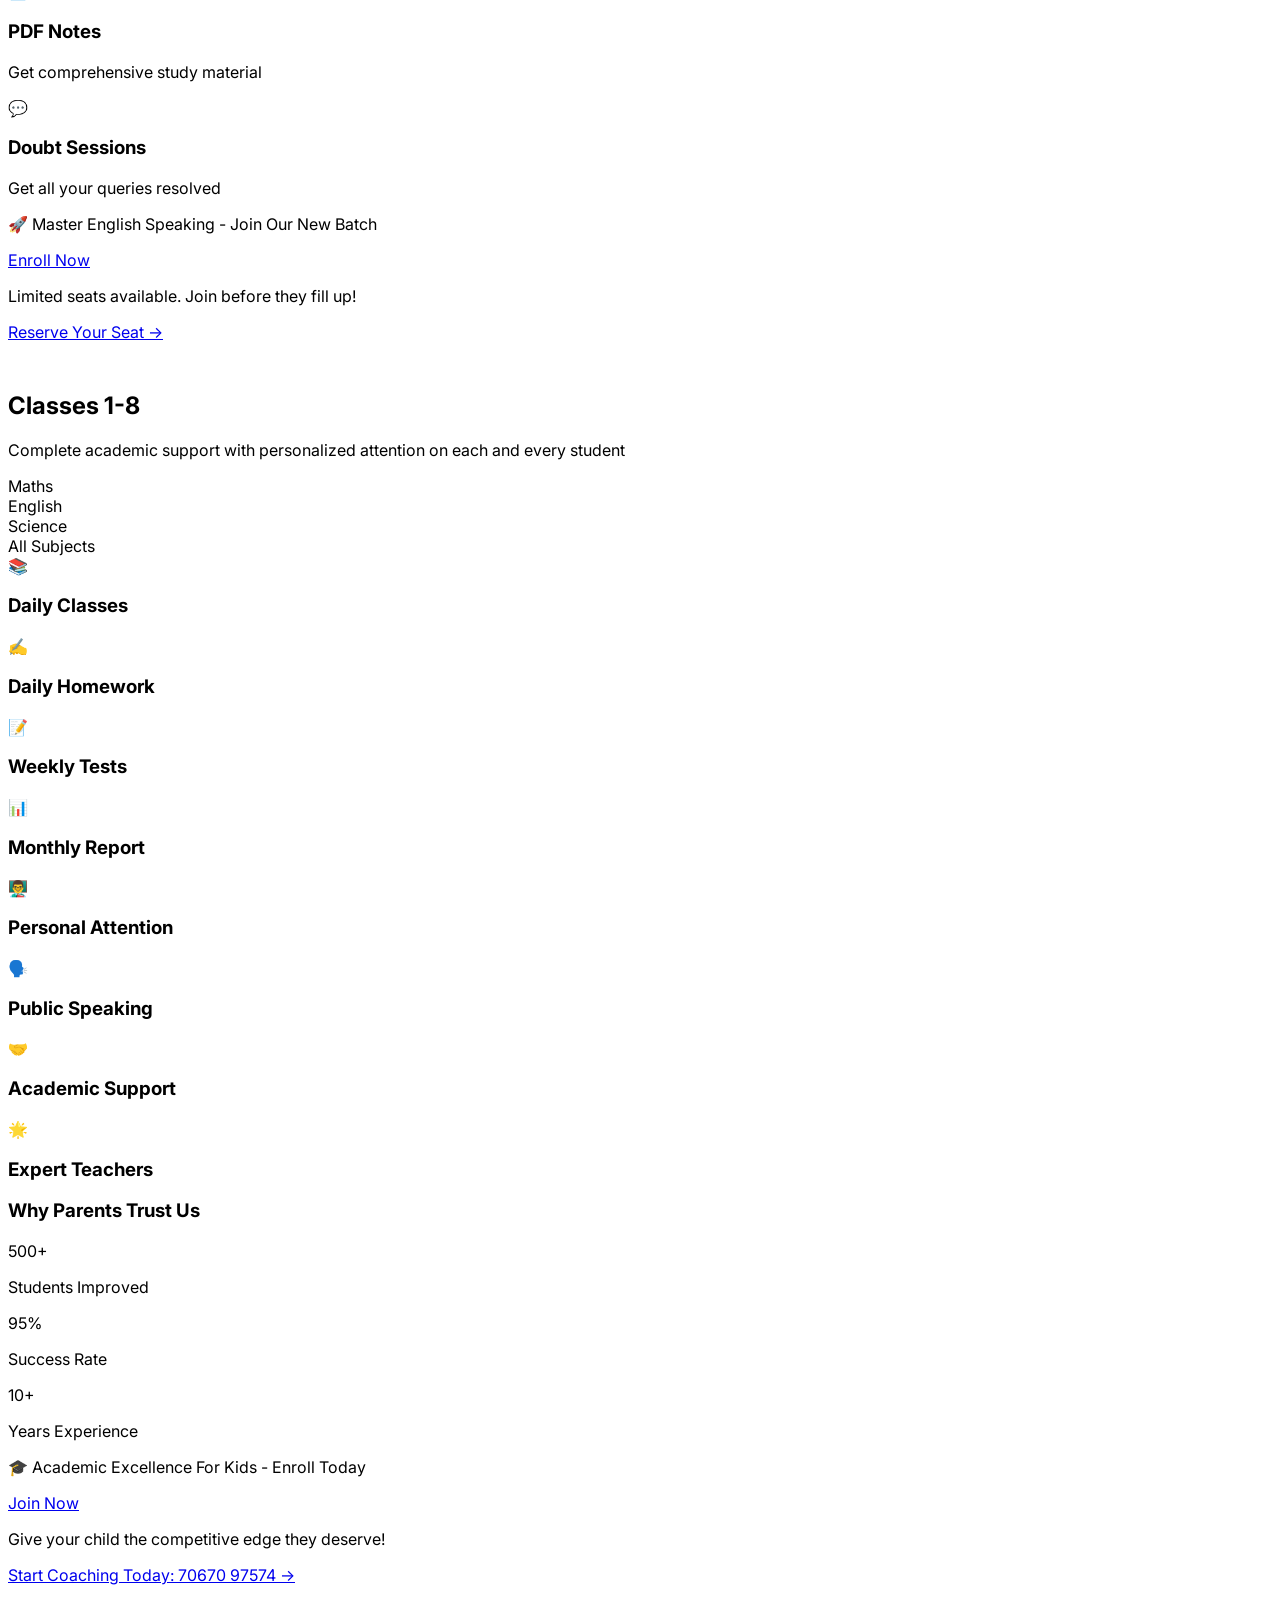
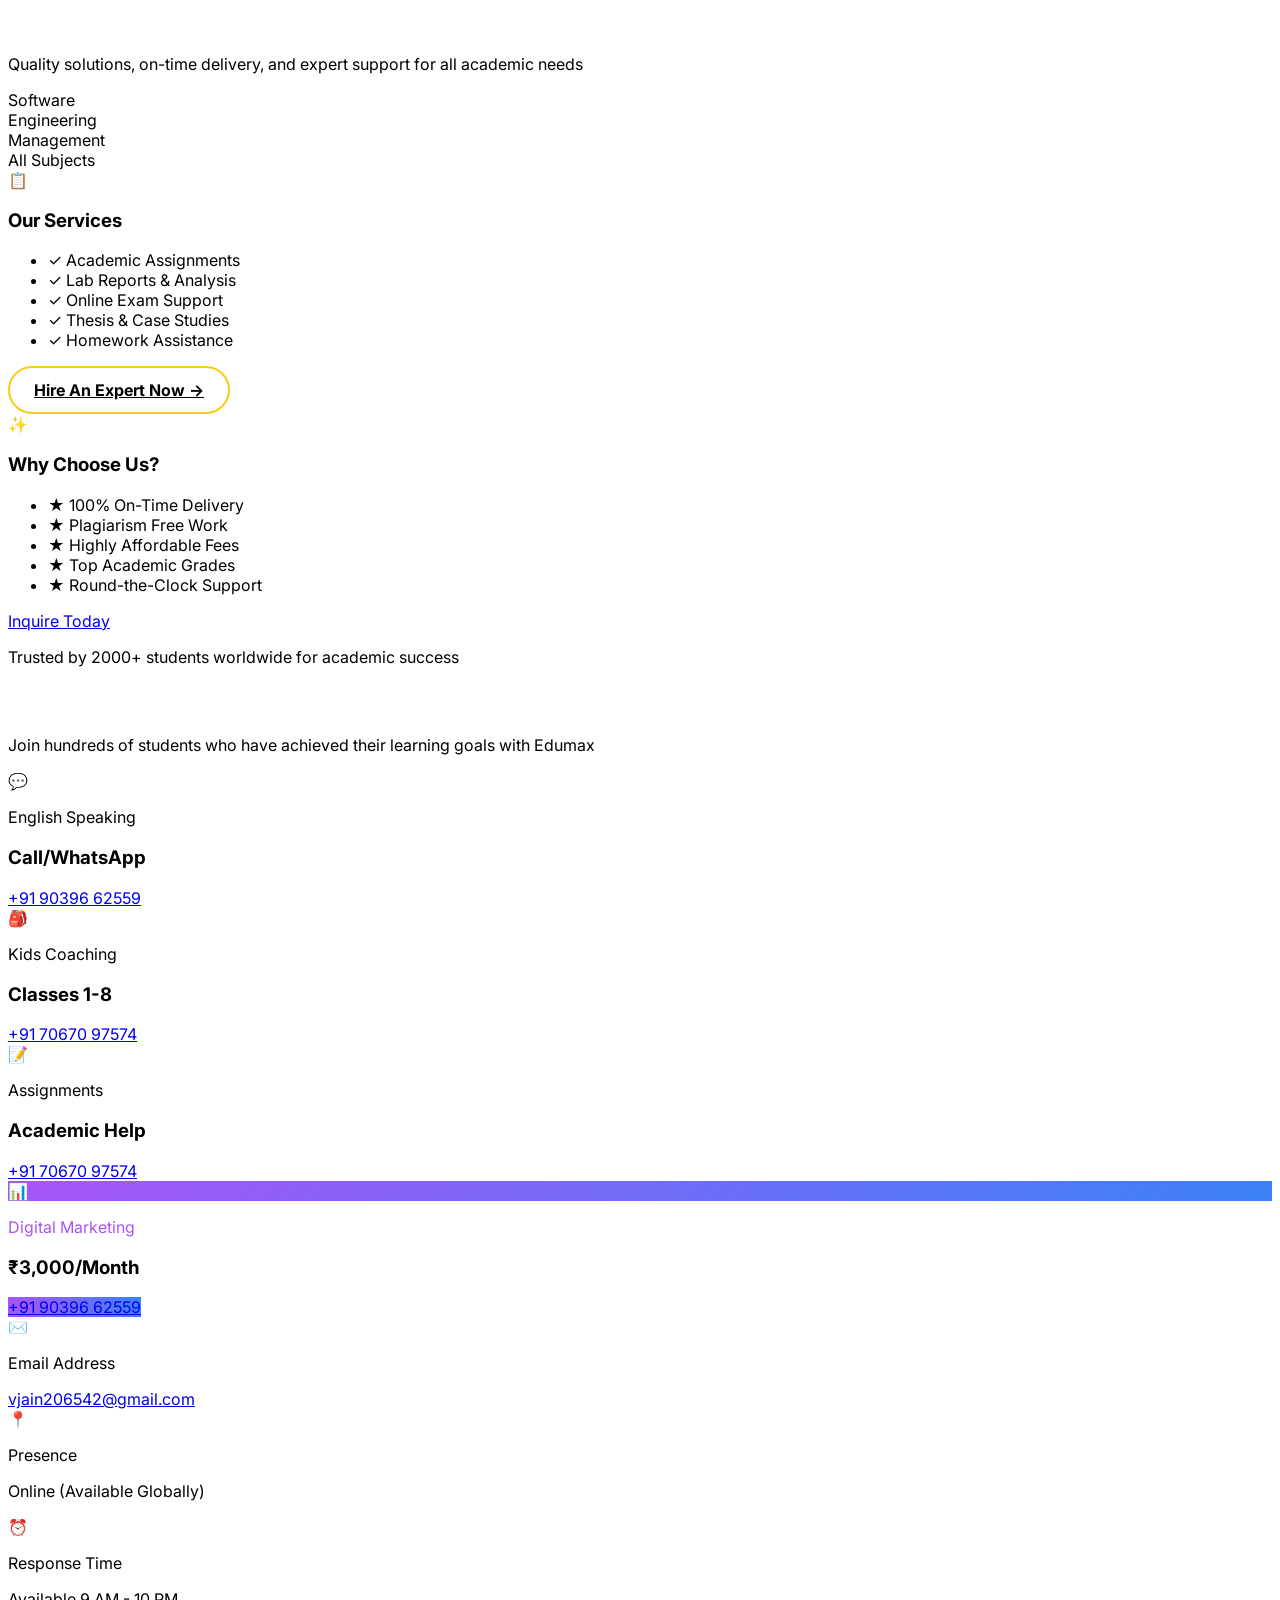
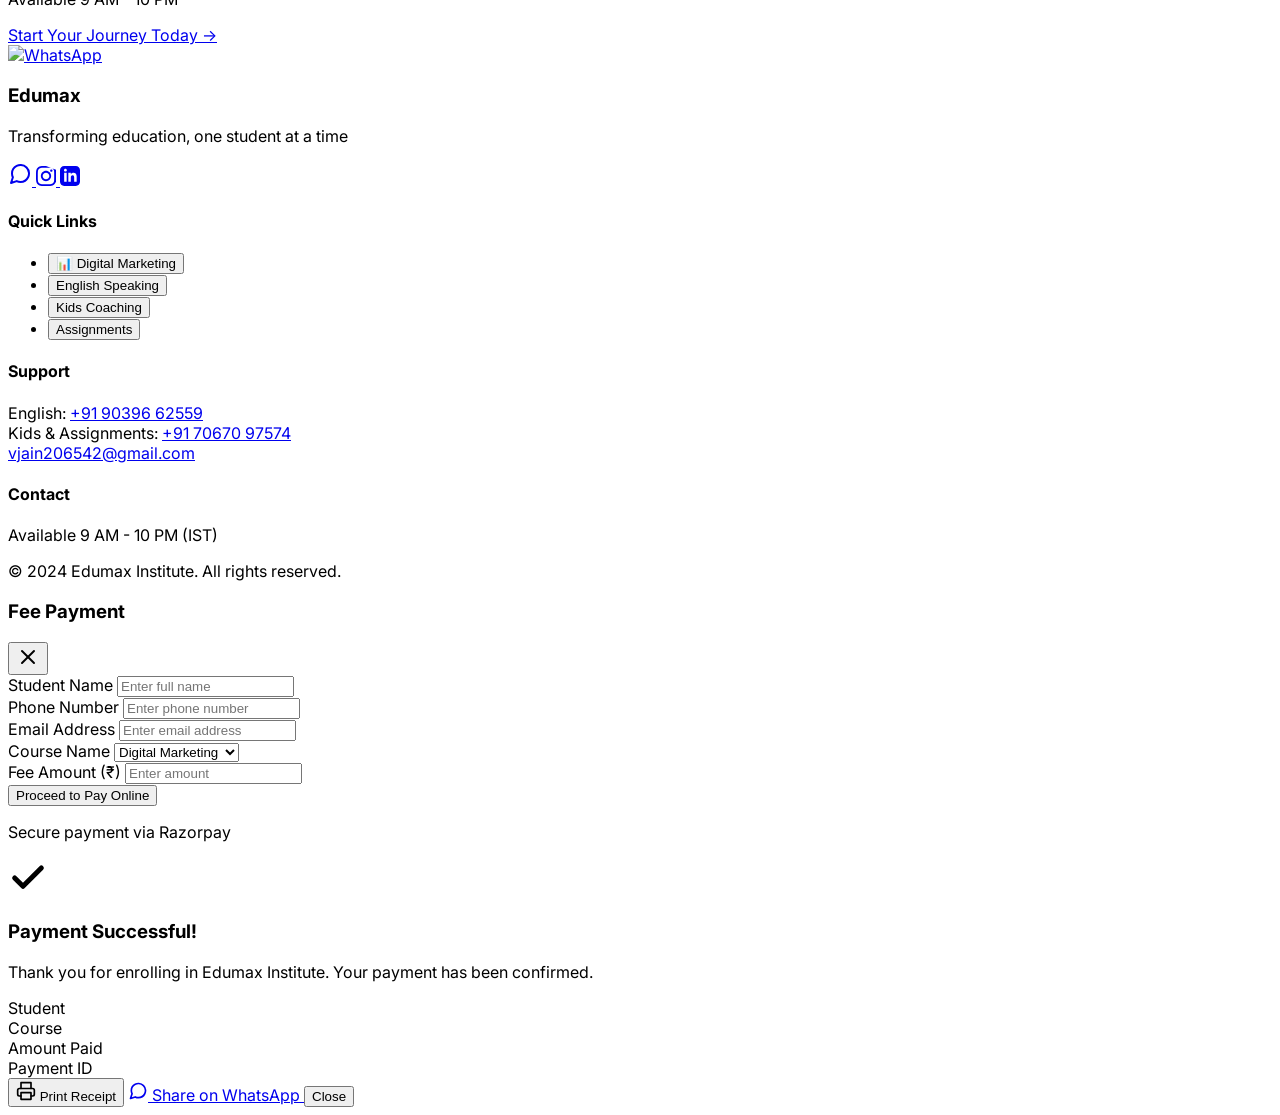
==== commit 375ae386: "Update index.html" ====
--- a/index.html
+++ b/index.html
@@ -4,7 +4,7 @@
 <head>
     <meta charset="UTF-8">
     <meta name="viewport" content="width=device-width, initial-scale=1.0">
-    <title>Edumax Institute | Master English & Academics</title>
+    <title>Edumax Institute | Digital Marketing & English Courses</title>
     <!-- Tailwind CSS Play CDN -->
     <script src="https://cdn.tailwindcss.com"></script>
     <link rel="stylesheet" href="style.css">
@@ -55,8 +55,11 @@
             <!-- Desktop Menu -->
             <nav class="hidden md:flex items-center gap-8" id="desktop-nav">
                 <button onclick="scrollToSection('home')"
+                    class="nav-item font-semibold text-gray-700 hover:text-blue-600 transition-all duration-300"
+                    data-section="home">Home</button>
+                <button onclick="scrollToSection('digital-marketing')"
                     class="nav-item font-semibold text-blue-600 border-b-2 border-yellow-400 transition-all duration-300"
-                    data-section="home">Home</button>
+                    data-section="digital-marketing">Digital Marketing</button>
                 <button onclick="scrollToSection('english')"
                     class="nav-item font-semibold text-gray-700 hover:text-blue-600"
                     data-section="english">English</button>
@@ -102,6 +105,8 @@
             <nav class="flex flex-col py-2">
                 <button onclick="scrollToSection('home')"
                     class="px-4 py-3 text-left font-semibold text-gray-700 hover:bg-gray-100 hover:text-blue-600 transition-colors">Home</button>
+                <button onclick="scrollToSection('digital-marketing')"
+                    class="px-4 py-3 text-left font-semibold text-blue-600 bg-blue-50 hover:bg-blue-100 transition-colors">📊 Digital Marketing</button>
                 <button onclick="scrollToSection('english')"
                     class="px-4 py-3 text-left font-semibold text-gray-700 hover:bg-gray-100 hover:text-blue-600 transition-colors">English</button>
                 <button onclick="scrollToSection('kids')"
@@ -112,7 +117,7 @@
                     class="px-4 py-3 text-left font-semibold text-gray-700 hover:bg-gray-100 hover:text-blue-600 transition-colors">Contact</button>
                 <button onclick="openPaymentModal()"
                     class="mx-4 my-2 px-4 py-3 bg-blue-600 text-white font-bold rounded-md text-center">Pay Fee Online</button>
-                <a href="https://wa.me/919039662559?text=Hi!%20I%20want%20to%20enroll%20in%20Edumax%20Institute%20today"
+                <a href="https://wa.me/919039662559?text=Hi!%20I%20want%20to%20enroll%20in%20Digital%20Marketing%20course"
                     class="px-4 py-3">
                     <div class="w-full bg-yellow-400 text-gray-900 font-bold px-6 py-2 rounded-md text-center">Enroll Now
                     </div>
@@ -146,6 +151,10 @@
                     speaking, ace your academics, and build confidence with a globally trusted education institute</p>
 
                 <div class="flex flex-col sm:flex-row gap-4 justify-center mb-8">
+                    <button onclick="scrollToSection('digital-marketing')"
+                        class="px-8 py-4 text-lg font-bold bg-gradient-to-r from-purple-600 to-blue-600 text-white rounded-md hover:shadow-xl shadow-lg transition-all hover:scale-105 inline-block whitespace-nowrap">
+                        🚀 Digital Marketing Course →
+                    </button>
                     <a href="https://wa.me/919039662559?text=Hi!%20I%20want%20to%20join%20the%20English%20speaking%20course"
                         class="px-8 py-4 text-lg font-bold bg-gradient-to-r from-yellow-400 to-yellow-500 text-gray-900 rounded-md hover:shadow-xl shadow-lg transition-all hover:scale-105 inline-block whitespace-nowrap">
                         Join English Speaking →
@@ -165,6 +174,85 @@
                         class="text-blue-600 hover:underline text-lg">+91 90396 62559</a></p>
                 <p class="text-gray-600 font-semibold">Email: <a href="mailto:vjain206542@gmail.com"
                         class="text-blue-600 hover:underline text-lg">vjain206542@gmail.com</a></p>
+            </div>
+        </section>
+
+        <!-- DIGITAL MARKETING Section -->
+        <section id="digital-marketing"
+            class="relative min-h-screen flex items-center justify-center px-4 sm:px-6 lg:px-8 py-20 bg-gradient-to-br from-blue-50 via-white to-blue-50">
+            <div class="absolute top-10 right-5 w-96 h-96 bg-blue-200 rounded-full mix-blend-multiply filter blur-3xl opacity-20 animate-pulse"></div>
+            <div class="absolute -bottom-20 left-10 w-80 h-80 bg-yellow-200 rounded-full mix-blend-multiply filter blur-3xl opacity-20 animate-pulse"></div>
+
+            <div class="max-w-6xl mx-auto w-full relative z-10">
+                <!-- Heading -->
+                <div class="text-center mb-10">
+                    <span class="inline-block px-4 py-1.5 rounded-full text-xs font-bold tracking-widest uppercase mb-4 bg-yellow-100 text-yellow-700 border border-yellow-300">✨ New Batch Starting Soon</span>
+                    <h2 class="text-5xl sm:text-6xl font-bold mb-3">
+                        <span class="gradient-text bg-gradient-to-r from-blue-600 to-blue-800">Digital Marketing</span>
+                    </h2>
+                    <p class="text-lg text-gray-600 max-w-2xl mx-auto">From basics to advanced — master the skills that drive real business growth online</p>
+                </div>
+
+                <!-- Duration pills -->
+                <div class="flex flex-wrap justify-center gap-3 mb-10">
+                    <span class="flex items-center gap-1.5 px-4 py-2 rounded-full text-sm font-semibold bg-white border-2 border-blue-100 text-gray-700 shadow-sm">⏳ 3 Months Course</span>
+                    <span class="flex items-center gap-1.5 px-4 py-2 rounded-full text-sm font-semibold bg-white border-2 border-blue-100 text-gray-700 shadow-sm">📅 Mon – Fri · 1 Hr Daily</span>
+                    <span class="flex items-center gap-1.5 px-4 py-2 rounded-full text-sm font-semibold bg-white border-2 border-blue-100 text-gray-700 shadow-sm">📱 Online Available</span>
+                    <span class="flex items-center gap-1.5 px-4 py-2 rounded-full text-sm font-bold bg-yellow-400 text-gray-900 shadow-sm">💰 ₹3,000 / Month</span>
+                </div>
+
+                <!-- Curriculum Grid -->
+                <div class="grid grid-cols-2 sm:grid-cols-3 gap-3 mb-10">
+                    <div class="feature-card group p-4 rounded-xl bg-white border-2 border-gray-200 shadow-md hover:shadow-xl hover:border-blue-400 transition-all duration-300 flex items-center gap-3">
+                        <div class="p-2 bg-blue-50 rounded-lg shrink-0 group-hover:bg-blue-600 transition-colors duration-300 text-xl leading-none">📈</div>
+                        <p class="font-semibold text-gray-800 text-sm leading-tight">Basic to Advanced Digital Marketing</p>
+                    </div>
+                    <div class="feature-card group p-4 rounded-xl bg-white border-2 border-gray-200 shadow-md hover:shadow-xl hover:border-blue-400 transition-all duration-300 flex items-center gap-3">
+                        <div class="p-2 bg-blue-50 rounded-lg shrink-0 group-hover:bg-blue-600 transition-colors duration-300 text-xl leading-none">📱</div>
+                        <p class="font-semibold text-gray-800 text-sm leading-tight">Social Media Marketing</p>
+                    </div>
+                    <div class="feature-card group p-4 rounded-xl bg-white border-2 border-gray-200 shadow-md hover:shadow-xl hover:border-blue-400 transition-all duration-300 flex items-center gap-3">
+                        <div class="p-2 bg-blue-50 rounded-lg shrink-0 group-hover:bg-blue-600 transition-colors duration-300 text-xl leading-none">🎯</div>
+                        <p class="font-semibold text-gray-800 text-sm leading-tight">Facebook &amp; Instagram Ads</p>
+                    </div>
+                    <div class="feature-card group p-4 rounded-xl bg-white border-2 border-gray-200 shadow-md hover:shadow-xl hover:border-blue-400 transition-all duration-300 flex items-center gap-3">
+                        <div class="p-2 bg-blue-50 rounded-lg shrink-0 group-hover:bg-blue-600 transition-colors duration-300 text-xl leading-none">🔍</div>
+                        <p class="font-semibold text-gray-800 text-sm leading-tight">Google Ads Fundamentals</p>
+                    </div>
+                    <div class="feature-card group p-4 rounded-xl bg-white border-2 border-gray-200 shadow-md hover:shadow-xl hover:border-blue-400 transition-all duration-300 flex items-center gap-3">
+                        <div class="p-2 bg-blue-50 rounded-lg shrink-0 group-hover:bg-blue-600 transition-colors duration-300 text-xl leading-none">🌐</div>
+                        <p class="font-semibold text-gray-800 text-sm leading-tight">SEO &amp; Website Promotion</p>
+                    </div>
+                    <div class="feature-card group p-4 rounded-xl bg-white border-2 border-gray-200 shadow-md hover:shadow-xl hover:border-blue-400 transition-all duration-300 flex items-center gap-3">
+                        <div class="p-2 bg-blue-50 rounded-lg shrink-0 group-hover:bg-blue-600 transition-colors duration-300 text-xl leading-none">✍️</div>
+                        <p class="font-semibold text-gray-800 text-sm leading-tight">Content Marketing Strategies</p>
+                    </div>
+                    <div class="feature-card group p-4 rounded-xl bg-white border-2 border-gray-200 shadow-md hover:shadow-xl hover:border-blue-400 transition-all duration-300 flex items-center gap-3">
+                        <div class="p-2 bg-blue-50 rounded-lg shrink-0 group-hover:bg-blue-600 transition-colors duration-300 text-xl leading-none">🧲</div>
+                        <p class="font-semibold text-gray-800 text-sm leading-tight">Lead Generation Techniques</p>
+                    </div>
+                    <div class="feature-card group p-4 rounded-xl bg-white border-2 border-gray-200 shadow-md hover:shadow-xl hover:border-blue-400 transition-all duration-300 flex items-center gap-3">
+                        <div class="p-2 bg-blue-50 rounded-lg shrink-0 group-hover:bg-blue-600 transition-colors duration-300 text-xl leading-none">💻</div>
+                        <p class="font-semibold text-gray-800 text-sm leading-tight">Practical Live Projects</p>
+                    </div>
+                    <div class="feature-card group p-4 rounded-xl bg-white border-2 border-gray-200 shadow-md hover:shadow-xl hover:border-blue-400 transition-all duration-300 flex items-center gap-3">
+                        <div class="p-2 bg-blue-50 rounded-lg shrink-0 group-hover:bg-blue-600 transition-colors duration-300 text-xl leading-none">🏆</div>
+                        <p class="font-semibold text-gray-800 text-sm leading-tight">Certificate + Job-Oriented Training</p>
+                    </div>
+                </div>
+
+                <!-- CTA Banner -->
+                <div class="bg-gradient-to-r from-blue-600 to-blue-800 rounded-2xl p-8 text-white text-center shadow-2xl">
+                    <p class="text-3xl font-bold mb-2">🚀 Start Your Digital Marketing Career Today!</p>
+                    <p class="text-blue-100 mb-6">Limited seats · Batch starting soon · Online classes available</p>
+                    <div class="flex flex-col sm:flex-row gap-4 justify-center mb-4">
+                        <a href="https://wa.me/919039662559?text=Hi!%20I%20want%20to%20enroll%20in%20the%20Digital%20Marketing%20course%20at%20Edumax"
+                            class="bg-yellow-400 text-gray-900 font-bold px-8 py-3 rounded-md hover:bg-yellow-500 shadow-lg inline-block transition-all hover:scale-105">Enroll on WhatsApp →</a>
+                        <a href="mailto:jain206542@gmail.com"
+                            class="bg-white/10 border border-white/30 text-white font-bold px-8 py-3 rounded-md hover:bg-white/20 inline-block transition-all">jain206542@gmail.com</a>
+                    </div>
+                    <p class="text-blue-200 font-semibold text-sm">📞 Call/WhatsApp: <a href="https://wa.me/919039662559" class="text-yellow-400 hover:underline">+91 90396 62559</a></p>
+                </div>
             </div>
         </section>
 
@@ -520,6 +608,20 @@
                             +91 70670 97574
                         </a>
                     </div>
+
+                    <!-- Digital Marketing Contact -->
+                    <div class="bg-white p-4 rounded-3xl border-2 border-gray-100 shadow-xl hover:shadow-2xl transition-all group" style="border-color: rgba(168,85,247,0.3);">
+                        <div class="flex items-center gap-3 mb-4">
+                            <div class="w-12 h-12 text-white rounded-xl flex items-center justify-center text-xl shadow-lg group-hover:scale-110 transition-transform" style="background: linear-gradient(135deg, #a855f7, #3b82f6);">📊</div>
+                            <div class="text-left">
+                                <p class="text-[10px] font-bold uppercase tracking-wider" style="color: #a855f7;">Digital Marketing</p>
+                                <h3 class="text-md font-extrabold text-gray-900">₹3,000/Month</h3>
+                            </div>
+                        </div>
+                        <a href="https://wa.me/919039662559?text=Hi!%20I%20want%20to%20enroll%20in%20the%20Digital%20Marketing%20course" class="block w-full py-3 text-white text-lg font-black rounded-xl hover:opacity-90 transition-all text-center whitespace-nowrap" style="background: linear-gradient(90deg, #a855f7, #3b82f6);">
+                            +91 90396 62559
+                        </a>
+                    </div>
                 </div>
 
                 <!-- Consolidated Support Info Card -->
@@ -585,6 +687,7 @@
             <div>
                 <h4 class="font-bold mb-4">Quick Links</h4>
                 <ul class="space-y-2 text-gray-400 text-sm">
+                    <li><button onclick="scrollToSection('digital-marketing')" class="hover:text-purple-400 transition-colors">📊 Digital Marketing</button></li>
                     <li><button onclick="scrollToSection('english')">English Speaking</button></li>
                     <li><button onclick="scrollToSection('kids')">Kids Coaching</button></li>
                     <li><button onclick="scrollToSection('assignments')">Assignments</button></li>
@@ -632,6 +735,7 @@
                 <div>
                     <label class="block text-sm font-bold text-gray-700 mb-1">Course Name</label>
                     <select id="course-name" class="w-full px-4 py-3 rounded-xl border-2 border-gray-100 focus:border-blue-600 outline-none transition-all">
+                        <option value="Digital Marketing">Digital Marketing</option>
                         <option value="English Speaking">English Speaking</option>
                         <option value="Kids Coaching">Kids Coaching</option>
                         <option value="Assignment Help">Assignment Help</option>
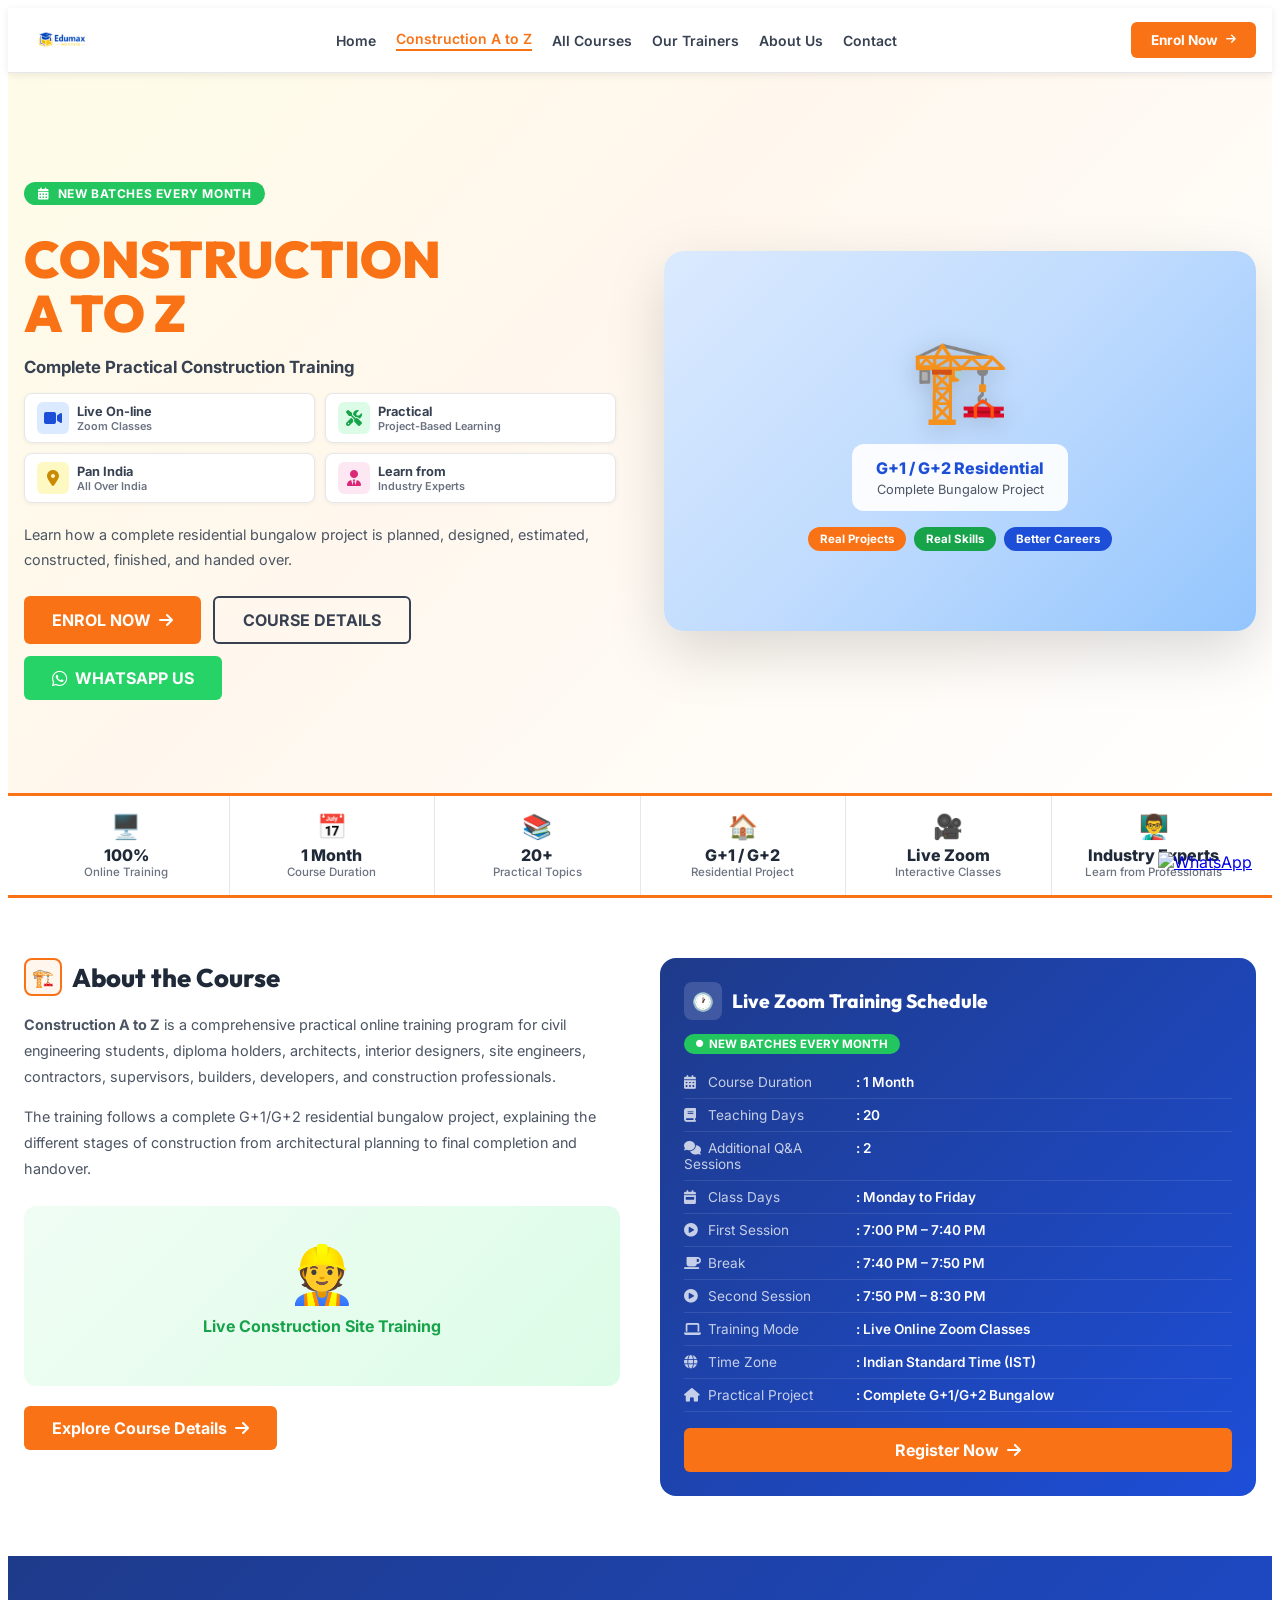
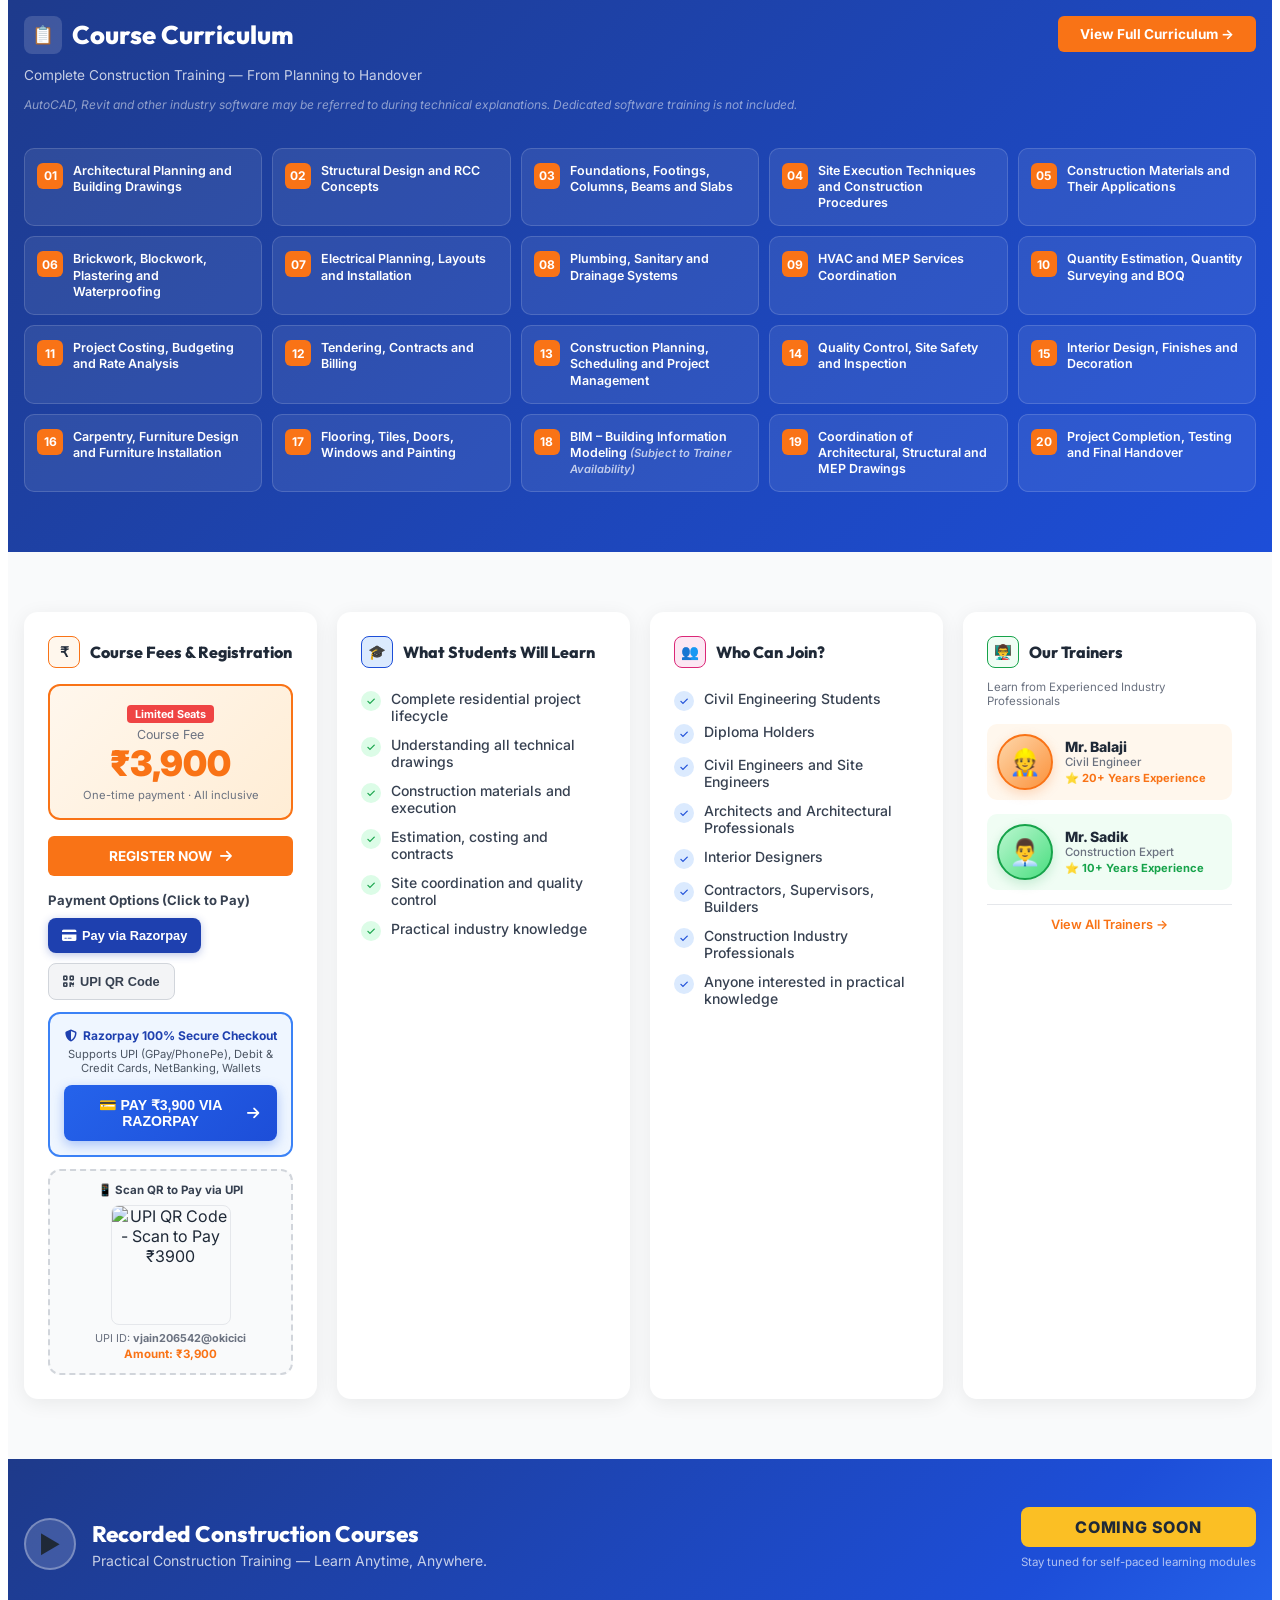
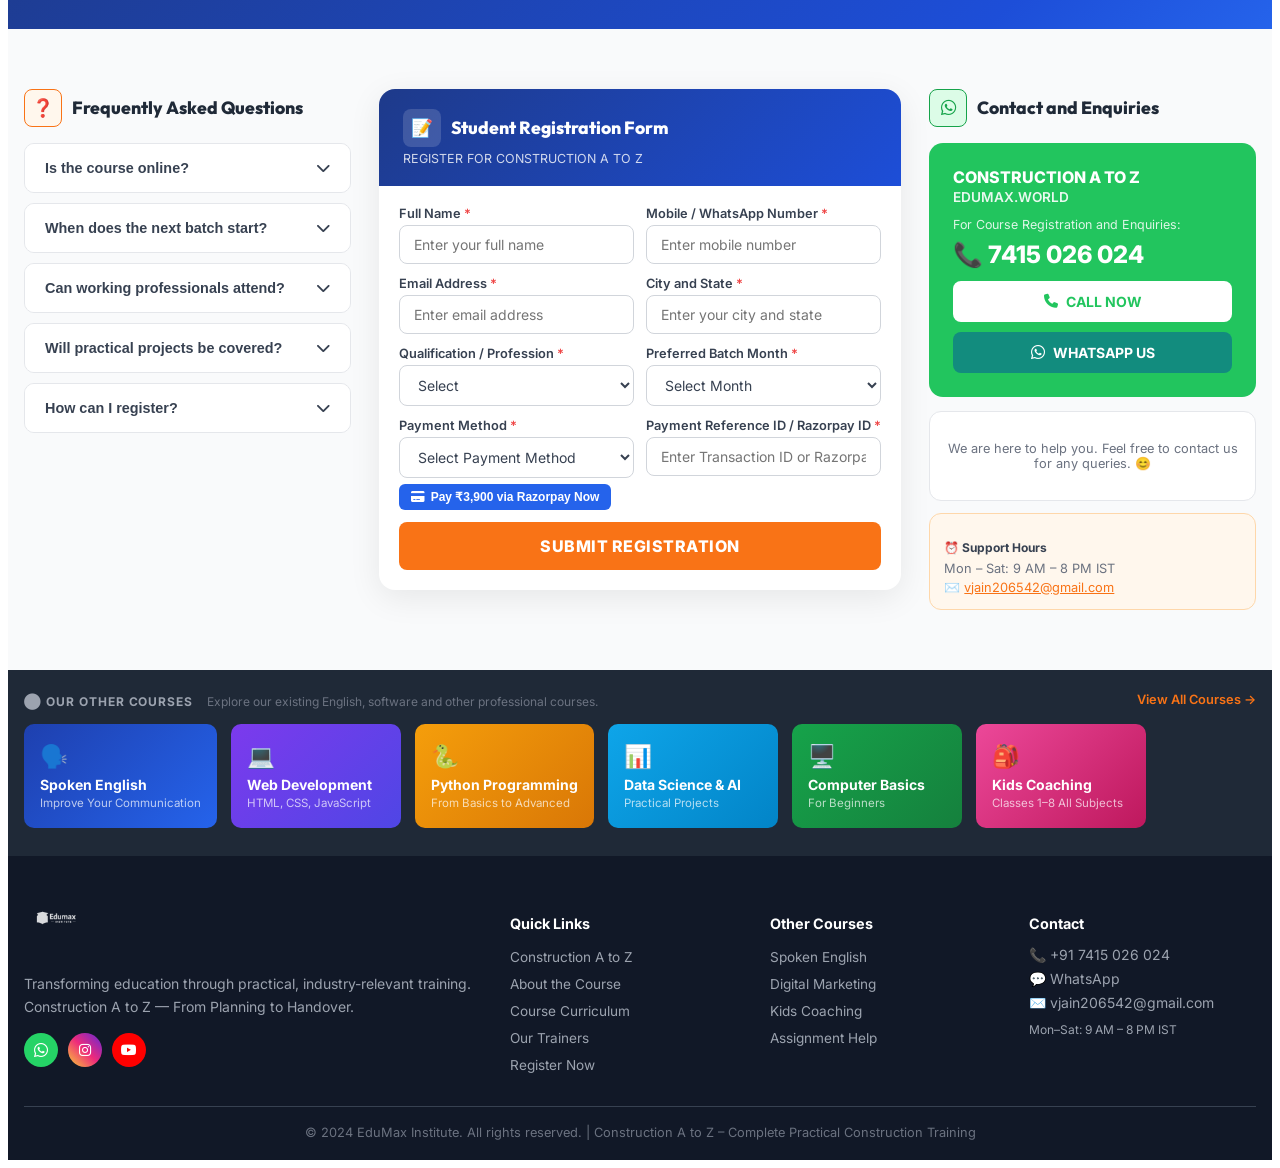
==== commit 6bb75769: "Update index.html" ====
--- a/index.html
+++ b/index.html
@@ -1,803 +1,1351 @@
 <!DOCTYPE html>
-<html lang="en"> 
+<html lang="en">
 
 <head>
     <meta charset="UTF-8">
     <meta name="viewport" content="width=device-width, initial-scale=1.0">
-    <title>Edumax Institute | Digital Marketing & English Courses</title>
-    <!-- Tailwind CSS Play CDN -->
+    <title>Construction A to Z | EduMax.world – Complete Practical Construction Training</title>
+    <meta name="description" content="Learn how a complete residential bungalow project is planned, designed, estimated, constructed, finished, and handed over. Live Online Zoom Classes. New Batches Every Month.">
+    <!-- Tailwind CSS -->
     <script src="https://cdn.tailwindcss.com"></script>
     <link rel="stylesheet" href="style.css">
     <!-- Google Fonts -->
-    <link href="https://fonts.googleapis.com/css2?family=Inter:wght@400;600;700&display=swap" rel="stylesheet">
+    <link href="https://fonts.googleapis.com/css2?family=Inter:wght@400;500;600;700;800;900&family=Outfit:wght@400;600;700;800;900&display=swap" rel="stylesheet">
+    <!-- Font Awesome -->
+    <link rel="stylesheet" href="https://cdnjs.cloudflare.com/ajax/libs/font-awesome/6.5.0/css/all.min.css">
     <!-- Razorpay SDK -->
     <script src="https://checkout.razorpay.com/v1/checkout.js"></script>
     <style>
+        :root {
+            --orange: #f97316;
+            --dark-orange: #ea580c;
+            --green: #16a34a;
+            --dark-green: #15803d;
+            --blue: #1d4ed8;
+            --dark-blue: #1e3a8a;
+            --yellow: #eab308;
+            --gray-dark: #1f2937;
+        }
+
+        * { box-sizing: border-box; }
+
         body {
             font-family: 'Inter', sans-serif;
-        }
-
-        .scroll-smooth {
+            color: #1f2937;
+            overflow-x: hidden;
             scroll-behavior: smooth;
         }
 
-        .gradient-text {
-            background-clip: text;
-            -webkit-background-clip: text;
-            color: transparent;
+        /* ====== HEADER ====== */
+        #const-header {
+            background: #fff;
+            border-bottom: 1px solid #e5e7eb;
+            position: sticky;
+            top: 0;
+            z-index: 50;
+            box-shadow: 0 2px 8px rgba(0,0,0,0.08);
+        }
+
+        .const-nav a, .const-nav button {
+            font-weight: 600;
+            font-size: 0.875rem;
+            color: #374151;
+            transition: color 0.2s;
+            white-space: nowrap;
+            text-decoration: none;
+        }
+        .const-nav a:hover { color: var(--orange); }
+        .const-nav a.active { color: var(--orange); border-bottom: 2px solid var(--orange); padding-bottom: 2px; }
+
+        /* ====== HERO ====== */
+        #const-hero {
+            background: linear-gradient(135deg, #fefce8 0%, #fff7ed 40%, #fff 100%);
+            position: relative;
+            overflow: hidden;
+        }
+
+        .hero-badge {
+            display: inline-flex;
+            align-items: center;
+            gap: 8px;
+            background: #22c55e;
+            color: #fff;
+            font-size: 0.75rem;
+            font-weight: 700;
+            padding: 4px 14px;
+            border-radius: 20px;
+            letter-spacing: 0.05em;
+        }
+
+        .hero-title {
+            font-family: 'Outfit', sans-serif;
+            font-weight: 900;
+            color: var(--gray-dark);
+        }
+        .hero-title span.orange { color: var(--orange); }
+        .hero-title span.blue { color: var(--blue); }
+
+        .hero-feature-chip {
+            display: flex;
+            align-items: center;
+            gap: 8px;
+            background: #fff;
+            border: 1px solid #e5e7eb;
+            border-radius: 8px;
+            padding: 8px 12px;
+            font-size: 0.78rem;
+            font-weight: 600;
+            color: #374151;
+            box-shadow: 0 1px 4px rgba(0,0,0,0.06);
+        }
+        .hero-feature-chip .chip-icon {
+            width: 32px;
+            height: 32px;
+            border-radius: 6px;
+            display: flex;
+            align-items: center;
+            justify-content: center;
+            font-size: 1rem;
+            flex-shrink: 0;
+        }
+
+        .btn-orange {
+            background: var(--orange);
+            color: #fff;
+            font-weight: 700;
+            padding: 12px 28px;
+            border-radius: 6px;
+            display: inline-flex;
+            align-items: center;
+            gap: 8px;
+            transition: background 0.2s, transform 0.2s;
+            border: none;
+            cursor: pointer;
+            white-space: nowrap;
+            text-decoration: none;
+        }
+        .btn-orange:hover { background: var(--dark-orange); transform: translateY(-1px); }
+
+        .btn-outline {
+            background: transparent;
+            color: #374151;
+            font-weight: 700;
+            padding: 12px 28px;
+            border-radius: 6px;
+            display: inline-flex;
+            align-items: center;
+            gap: 8px;
+            border: 2px solid #374151;
+            transition: all 0.2s;
+            cursor: pointer;
+            white-space: nowrap;
+            text-decoration: none;
+        }
+        .btn-outline:hover { background: #374151; color: #fff; }
+
+        .btn-whatsapp {
+            background: #25d366;
+            color: #fff;
+            font-weight: 700;
+            padding: 12px 28px;
+            border-radius: 6px;
+            display: inline-flex;
+            align-items: center;
+            gap: 8px;
+            transition: background 0.2s;
+            white-space: nowrap;
+            text-decoration: none;
+        }
+        .btn-whatsapp:hover { background: #128c7e; }
+
+        .from-to-badge {
+            position: absolute;
+            top: 20px;
+            right: 20px;
+            background: var(--orange);
+            color: #fff;
+            border-radius: 50%;
+            width: 90px;
+            height: 90px;
+            display: flex;
+            flex-direction: column;
+            align-items: center;
+            justify-content: center;
+            font-weight: 800;
+            font-size: 0.65rem;
+            text-align: center;
+            line-height: 1.2;
+            box-shadow: 0 4px 16px rgba(249,115,22,0.35);
+        }
+
+        /* ====== STATS BAR ====== */
+        .stats-bar {
+            background: #fff;
+            border-top: 3px solid var(--orange);
+            border-bottom: 3px solid var(--orange);
+        }
+        .stat-item {
+            display: flex;
+            flex-direction: column;
+            align-items: center;
+            text-align: center;
+            padding: 16px 8px;
+            flex: 1;
+            min-width: 100px;
+        }
+        .stat-icon { font-size: 1.5rem; margin-bottom: 4px; }
+        .stat-value { font-weight: 800; font-size: 1rem; color: var(--gray-dark); }
+        .stat-label { font-size: 0.72rem; color: #6b7280; font-weight: 500; }
+
+        /* ====== SECTION HEADING ====== */
+        .section-heading {
+            font-family: 'Outfit', sans-serif;
+            font-weight: 800;
+            font-size: 1.6rem;
+            color: var(--gray-dark);
+            display: flex;
+            align-items: center;
+            gap: 10px;
+        }
+        .section-heading .heading-icon {
+            width: 38px;
+            height: 38px;
+            border-radius: 8px;
+            display: flex;
+            align-items: center;
+            justify-content: center;
+            font-size: 1.1rem;
+            flex-shrink: 0;
+        }
+
+        /* ====== SCHEDULE ====== */
+        .schedule-card {
+            background: linear-gradient(135deg, #1e3a8a 0%, #1d4ed8 100%);
+            border-radius: 16px;
+            padding: 24px;
+            color: #fff;
+        }
+        .schedule-row {
+            display: flex;
+            align-items: flex-start;
+            gap: 12px;
+            padding: 8px 0;
+            border-bottom: 1px solid rgba(255,255,255,0.1);
+            font-size: 0.85rem;
+        }
+        .schedule-row:last-child { border-bottom: none; }
+        .schedule-label { color: rgba(255,255,255,0.75); width: 160px; flex-shrink: 0; }
+        .schedule-value { color: #fff; font-weight: 600; }
+        .new-batch-badge {
+            display: inline-flex;
+            align-items: center;
+            gap: 6px;
+            background: #22c55e;
+            color: #fff;
+            font-size: 0.72rem;
+            font-weight: 700;
+            padding: 3px 12px;
+            border-radius: 20px;
+            margin-bottom: 12px;
+        }
+
+        /* ====== CURRICULUM ====== */
+        #curriculum { background: linear-gradient(135deg, #1e3a8a 0%, #1d4ed8 100%); }
+        .curriculum-grid {
+            display: grid;
+            grid-template-columns: repeat(5, 1fr);
+            gap: 10px;
+        }
+        @media (max-width: 1024px) { .curriculum-grid { grid-template-columns: repeat(4, 1fr); } }
+        @media (max-width: 768px) { .curriculum-grid { grid-template-columns: repeat(2, 1fr); } }
+
+        .module-card {
+            background: rgba(255,255,255,0.08);
+            border: 1px solid rgba(255,255,255,0.15);
+            border-radius: 10px;
+            padding: 14px 12px;
+            display: flex;
+            align-items: flex-start;
+            gap: 10px;
+            transition: all 0.25s;
+        }
+        .module-card:hover {
+            background: rgba(255,255,255,0.15);
+            border-color: rgba(255,255,255,0.35);
+            transform: translateY(-2px);
+        }
+        .module-num {
+            background: var(--orange);
+            color: #fff;
+            width: 26px;
+            height: 26px;
+            border-radius: 6px;
+            display: flex;
+            align-items: center;
+            justify-content: center;
+            font-size: 0.75rem;
+            font-weight: 700;
+            flex-shrink: 0;
+        }
+        .module-title { color: #fff; font-size: 0.78rem; font-weight: 600; line-height: 1.3; }
+
+        .view-curriculum-btn {
+            background: var(--orange);
+            color: #fff;
+            font-weight: 700;
+            font-size: 0.85rem;
+            padding: 10px 22px;
+            border-radius: 6px;
+            white-space: nowrap;
+            transition: background 0.2s;
+            text-decoration: none;
+        }
+        .view-curriculum-btn:hover { background: var(--dark-orange); }
+
+        /* ====== FEES ====== */
+        #fees-info { background: #f9fafb; }
+        .fee-card {
+            background: #fff;
+            border-radius: 14px;
+            padding: 24px;
+            box-shadow: 0 4px 20px rgba(0,0,0,0.07);
+            height: 100%;
+        }
+        .fee-amount-box {
+            background: linear-gradient(135deg, #fff7ed, #ffedd5);
+            border: 2px solid var(--orange);
+            border-radius: 12px;
+            padding: 16px;
+            text-align: center;
+            margin: 16px 0;
+        }
+        .regular-price { text-decoration: line-through; color: #9ca3af; font-size: 0.9rem; }
+        .special-price { font-size: 2rem; font-weight: 900; color: var(--orange); }
+        .limited-badge {
+            background: #ef4444;
+            color: #fff;
+            font-size: 0.68rem;
+            font-weight: 700;
+            padding: 2px 8px;
+            border-radius: 4px;
+            display: inline-block;
+            margin-bottom: 4px;
+        }
+
+        .check-list { list-style: none; padding: 0; margin: 0; }
+        .check-list li {
+            display: flex;
+            align-items: flex-start;
+            gap: 10px;
+            padding: 6px 0;
+            font-size: 0.875rem;
+            font-weight: 500;
+            color: #374151;
+        }
+        .check-list li .check-icon {
+            width: 20px;
+            height: 20px;
+            border-radius: 50%;
+            display: flex;
+            align-items: center;
+            justify-content: center;
+            font-size: 0.7rem;
+            flex-shrink: 0;
+            margin-top: 1px;
+        }
+
+        /* ====== FAQ ====== */
+        .faq-item {
+            border: 1px solid #e5e7eb;
+            border-radius: 10px;
+            overflow: hidden;
+            margin-bottom: 10px;
+        }
+        .faq-question {
+            width: 100%;
+            text-align: left;
+            padding: 16px 20px;
+            font-weight: 600;
+            font-size: 0.9rem;
+            color: #374151;
+            background: #fff;
+            display: flex;
+            justify-content: space-between;
+            align-items: center;
+            cursor: pointer;
+            border: none;
+            transition: background 0.2s;
+        }
+        .faq-question:hover { background: #f9fafb; }
+        .faq-answer {
+            display: none;
+            padding: 0 20px 16px;
+            font-size: 0.875rem;
+            color: #6b7280;
+            line-height: 1.6;
+        }
+        .faq-answer.open { display: block; }
+        .faq-icon { transition: transform 0.2s; }
+        .faq-icon.rotate { transform: rotate(180deg); }
+
+        /* ====== FORM ====== */
+        .form-input {
+            width: 100%;
+            padding: 10px 14px;
+            border: 1px solid #d1d5db;
+            border-radius: 8px;
+            font-size: 0.875rem;
+            color: #374151;
+            outline: none;
+            transition: border-color 0.2s, box-shadow 0.2s;
+            background: #fff;
+            font-family: 'Inter', sans-serif;
+        }
+        .form-input:focus { border-color: var(--orange); box-shadow: 0 0 0 3px rgba(249,115,22,0.12); }
+        .form-label { font-size: 0.8rem; font-weight: 600; color: #374151; margin-bottom: 4px; display: block; }
+        .form-label span.req { color: #ef4444; }
+
+        .submit-btn {
+            width: 100%;
+            padding: 14px;
+            background: var(--orange);
+            color: #fff;
+            font-weight: 800;
+            font-size: 1rem;
+            border-radius: 8px;
+            border: none;
+            cursor: pointer;
+            transition: background 0.2s, transform 0.2s;
+            letter-spacing: 0.03em;
+            font-family: 'Inter', sans-serif;
+        }
+        .submit-btn:hover { background: var(--dark-orange); transform: translateY(-1px); }
+
+        /* ====== CONTACT ====== */
+        .contact-box {
+            background: #22c55e;
+            border-radius: 14px;
+            padding: 24px;
+            color: #fff;
+        }
+        .contact-phone {
+            font-size: 1.5rem;
+            font-weight: 800;
+            display: block;
+            margin: 8px 0;
+            text-decoration: none;
+            color: #fff;
+        }
+
+        /* ====== RECORDED ====== */
+        #recorded {
+            background: linear-gradient(135deg, #1e3a8a 0%, #1d4ed8 80%, #2563eb 100%);
+        }
+
+        /* ====== FLOATING WA ====== */
+        .float-wa {
+            position: fixed;
+            bottom: 28px;
+            right: 28px;
+            z-index: 999;
+            transition: transform 0.25s;
+        }
+        .float-wa:hover { transform: scale(1.1); }
+
+        /* ====== FOOTER ====== */
+        #const-footer { background: #111827; }
+
+        /* ====== FADE IN ====== */
+        .fade-in-up {
+            opacity: 0;
+            transform: translateY(30px);
+            transition: opacity 0.6s ease, transform 0.6s ease;
+        }
+        .fade-in-up.visible {
+            opacity: 1;
+            transform: translateY(0);
+        }
+
+        /* Preloader */
+        #const-preloader {
+            position: fixed;
+            inset: 0;
+            z-index: 9999;
+            background: #fff;
+            display: flex;
+            flex-direction: column;
+            align-items: center;
+            justify-content: center;
+            transition: opacity 0.5s;
+        }
+        .preloader-ring {
+            width: 60px;
+            height: 60px;
+            border: 4px solid #f3f4f6;
+            border-top-color: var(--orange);
+            border-radius: 50%;
+            animation: spin 0.8s linear infinite;
+        }
+        @keyframes spin { to { transform: rotate(360deg); } }
+
+        /* Responsive grids */
+        @media (max-width: 900px) {
+            .fees-grid { grid-template-columns: 1fr 1fr !important; }
+            .hero-grid { grid-template-columns: 1fr !important; }
+            .about-grid { grid-template-columns: 1fr !important; }
+            .faq-reg-grid { grid-template-columns: 1fr !important; }
+        }
+        @media (max-width: 600px) {
+            .fees-grid { grid-template-columns: 1fr !important; }
+            .curriculum-grid { grid-template-columns: 1fr 1fr !important; }
         }
     </style>
 </head>
 
-<body class="min-h-screen bg-white text-gray-900 overflow-x-hidden scroll-smooth" id="body-content">
+<body id="const-body">
 
     <!-- Preloader -->
-    <div id="preloader" class="fixed inset-0 z-[100] bg-white flex flex-col items-center justify-center transition-opacity duration-500">
-        <div class="relative flex flex-col items-center justify-center">
-            <!-- Rotating Ring -->
-            <div class="absolute w-40 h-40 border-4 border-blue-50 border-t-blue-600 rounded-full animate-spin"></div>
-            <!-- Pulsing Logo -->
-            <img src="images/edumax-logo.png" alt="Edumax" class="relative z-10 h-24 w-auto animate-pulse transform hover:scale-110 transition-transform">
-            
-            <div class="mt-12 w-48 h-1 bg-gray-100 rounded-full overflow-hidden relative">
-                <div id="preloader-bar" class="h-full bg-gradient-to-r from-blue-600 to-yellow-400 transition-all duration-[500ms] ease-out w-0"></div>
-            </div>
-        </div>
+    <div id="const-preloader">
+        <img src="images/edumax-logo.png" alt="EduMax" style="height:70px; margin-bottom:20px;">
+        <div class="preloader-ring"></div>
+        <p style="margin-top:16px; font-weight:600; color:#6b7280; font-size:0.875rem;">Loading...</p>
     </div>
 
-    <!-- Sticky Header -->
-    <header id="main-header" class="sticky top-0 z-40 transition-all duration-300 bg-white shadow-md">
-        <div class="max-w-7xl mx-auto px-4 sm:px-6 lg:px-8 py-3 flex items-center justify-between">
-            <div class="flex items-center gap-2">
-                <img src="images/edumax-logo.png" alt="Edumax Institute" class="h-20 sm:h-28 w-auto drop-shadow-sm">
-            </div>
-
-            <!-- Desktop Menu -->
-            <nav class="hidden md:flex items-center gap-8" id="desktop-nav">
-                <button onclick="scrollToSection('home')"
-                    class="nav-item font-semibold text-gray-700 hover:text-blue-600 transition-all duration-300"
-                    data-section="home">Home</button>
-                <button onclick="scrollToSection('digital-marketing')"
-                    class="nav-item font-semibold text-blue-600 border-b-2 border-yellow-400 transition-all duration-300"
-                    data-section="digital-marketing">Digital Marketing</button>
-                <button onclick="scrollToSection('english')"
-                    class="nav-item font-semibold text-gray-700 hover:text-blue-600"
-                    data-section="english">English</button>
-                <button onclick="scrollToSection('kids')"
-                    class="nav-item font-semibold text-gray-700 hover:text-blue-600" data-section="kids">Kids</button>
-                <button onclick="scrollToSection('assignments')"
-                    class="nav-item font-semibold text-gray-700 hover:text-blue-600"
-                    data-section="assignments">Assignments</button>
-                <button onclick="scrollToSection('contact')"
-                    class="nav-item font-semibold text-gray-700 hover:text-blue-600"
-                    data-section="contact">Contact</button>
+    <!-- ====== HEADER ====== -->
+    <header id="const-header">
+        <div style="max-width:1280px; margin:0 auto; padding:0 16px; display:flex; align-items:center; justify-content:space-between; height:64px;">
+            <a href="index.html" style="display:flex; align-items:center; gap:8px; text-decoration:none; flex-shrink:0;">
+                <img src="images/edumax-logo.png" alt="EduMax.world" style="height:52px; width:auto;">
+            </a>
+
+            <nav class="const-nav" id="desktop-const-nav" style="display:flex; align-items:center; gap:20px;">
+                <a href="#const-hero">Home</a>
+                <a href="#const-hero" class="active">Construction A to Z</a>
+                <a href="courses.html">All Courses</a>
+                <a href="#trainers">Our Trainers</a>
+                <a href="#about-course">About Us</a>
+                <a href="#const-contact">Contact</a>
             </nav>
 
-            <div class="hidden sm:flex items-center gap-3">
-                <button onclick="openPaymentModal()"
-                    class="bg-blue-600 text-white font-bold px-6 py-2 rounded-md hover:bg-blue-700 shadow-lg inline-block text-center whitespace-nowrap transition-all">
-                    Pay Fee
-                </button>
-                <a href="https://wa.me/919039662559?text=Hi!%20I%20want%20to%20enroll%20in%20Edumax%20Institute%20today"
-                    class="bg-yellow-400 text-gray-900 font-bold px-6 py-2 rounded-md hover:bg-yellow-500 shadow-lg inline-block text-center whitespace-nowrap">
-                    Enroll Now
+            <div style="display:flex; align-items:center; gap:10px; flex-shrink:0;">
+                <a href="#registration" class="btn-orange" style="font-size:0.85rem; padding:10px 20px;">
+                    Enrol Now <i class="fas fa-arrow-right" style="font-size:0.7rem;"></i>
                 </a>
-            </div>
-
-            <!-- Mobile Menu Button -->
-            <button id="mobile-menu-btn" class="md:hidden p-2 hover:bg-gray-100 rounded-lg">
-                <svg id="menu-icon" width="24" height="24" viewBox="0 0 24 24" fill="none" stroke="currentColor"
-                    stroke-width="2" stroke-linecap="round" stroke-linejoin="round">
-                    <line x1="3" y1="12" x2="21" y2="12"></line>
-                    <line x1="3" y1="6" x2="21" y2="6"></line>
-                    <line x1="3" y1="18" x2="21" y2="18"></line>
-                </svg>
-                <svg id="close-icon" class="hidden" width="24" height="24" viewBox="0 0 24 24" fill="none"
-                    stroke="currentColor" stroke-width="2" stroke-linecap="round" stroke-linejoin="round">
-                    <line x1="18" y1="6" x2="6" y2="18"></line>
-                    <line x1="6" y1="6" x2="18" y2="18"></line>
-                </svg>
-            </button>
-        </div>
-
-        <!-- Mobile Menu -->
-        <div id="mobile-menu" class="hidden md:hidden bg-white border-t border-gray-200">
-            <nav class="flex flex-col py-2">
-                <button onclick="scrollToSection('home')"
-                    class="px-4 py-3 text-left font-semibold text-gray-700 hover:bg-gray-100 hover:text-blue-600 transition-colors">Home</button>
-                <button onclick="scrollToSection('digital-marketing')"
-                    class="px-4 py-3 text-left font-semibold text-blue-600 bg-blue-50 hover:bg-blue-100 transition-colors">📊 Digital Marketing</button>
-                <button onclick="scrollToSection('english')"
-                    class="px-4 py-3 text-left font-semibold text-gray-700 hover:bg-gray-100 hover:text-blue-600 transition-colors">English</button>
-                <button onclick="scrollToSection('kids')"
-                    class="px-4 py-3 text-left font-semibold text-gray-700 hover:bg-gray-100 hover:text-blue-600 transition-colors">Kids</button>
-                <button onclick="scrollToSection('assignments')"
-                    class="px-4 py-3 text-left font-semibold text-gray-700 hover:bg-gray-100 hover:text-blue-600 transition-colors">Assignments</button>
-                <button onclick="scrollToSection('contact')"
-                    class="px-4 py-3 text-left font-semibold text-gray-700 hover:bg-gray-100 hover:text-blue-600 transition-colors">Contact</button>
-                <button onclick="openPaymentModal()"
-                    class="mx-4 my-2 px-4 py-3 bg-blue-600 text-white font-bold rounded-md text-center">Pay Fee Online</button>
-                <a href="https://wa.me/919039662559?text=Hi!%20I%20want%20to%20enroll%20in%20Digital%20Marketing%20course"
-                    class="px-4 py-3">
-                    <div class="w-full bg-yellow-400 text-gray-900 font-bold px-6 py-2 rounded-md text-center">Enroll Now
-                    </div>
-                </a>
-            </nav>
-        </div>
-    </header>
-
-    <main class="overflow-hidden">
-        <!-- HERO Section -->
-        <section id="home"
-            class="relative min-h-screen flex items-center justify-center px-4 sm:px-6 lg:px-8 pt-12 pb-20 bg-gradient-to-br from-blue-50 via-white to-blue-50 overflow-hidden">
-            <div
-                class="absolute top-10 right-5 w-96 h-96 bg-blue-200 rounded-full mix-blend-multiply filter blur-3xl opacity-20 animate-pulse">
-            </div>
-            <div
-                class="absolute -bottom-20 left-10 w-80 h-80 bg-yellow-200 rounded-full mix-blend-multiply filter blur-3xl opacity-20 animate-pulse">
-            </div>
-
-            <div class="relative max-w-5xl mx-auto text-center z-10">
-                <div class="inline-block mb-6 px-4 py-2 bg-white rounded-full shadow-md border border-gray-200">
-                    <p class="text-sm font-semibold text-gray-700">✓ <span class="text-blue-600">100+ Students</span> |
-                        Daily Practice | Expert Guidance</p>
-                </div>
-                <h1 class="text-5xl sm:text-6xl lg:text-7xl font-bold mb-6 leading-tight">
-                    <span class="gradient-text bg-gradient-to-r from-blue-600 via-blue-700 to-blue-800">Transform
-                        Your</span><br>
-                    <span class="gradient-text bg-gradient-to-r from-yellow-400 to-yellow-500">Learning Journey</span>
-                </h1>
-                <p class="text-xl sm:text-2xl text-gray-600 mb-8 max-w-2xl mx-auto leading-relaxed">Master English
-                    speaking, ace your academics, and build confidence with a globally trusted education institute</p>
-
-                <div class="flex flex-col sm:flex-row gap-4 justify-center mb-8">
-                    <button onclick="scrollToSection('digital-marketing')"
-                        class="px-8 py-4 text-lg font-bold bg-gradient-to-r from-purple-600 to-blue-600 text-white rounded-md hover:shadow-xl shadow-lg transition-all hover:scale-105 inline-block whitespace-nowrap">
-                        🚀 Digital Marketing Course →
-                    </button>
-                    <a href="https://wa.me/919039662559?text=Hi!%20I%20want%20to%20join%20the%20English%20speaking%20course"
-                        class="px-8 py-4 text-lg font-bold bg-gradient-to-r from-yellow-400 to-yellow-500 text-gray-900 rounded-md hover:shadow-xl shadow-lg transition-all hover:scale-105 inline-block whitespace-nowrap">
-                        Join English Speaking →
-                    </a>
-                    <a href="https://wa.me/917067097574?text=Hi!%20I%20want%20to%20join%20the%20Kids%20coaching%20classes"
-                        class="px-8 py-4 text-lg font-bold border-2 border-blue-600 text-blue-600 hover:bg-blue-50 rounded-md transition-all inline-block whitespace-nowrap">
-                        Join Kids Coaching →
-                    </a>
-                </div>
-                <div class="mb-8">
-                    <button onclick="openPaymentModal()"
-                        class="px-10 py-4 text-xl font-extrabold bg-blue-600 text-white rounded-xl hover:bg-blue-700 shadow-2xl transition-all hover:scale-105 inline-block">
-                        Pay Fee Online
-                    </button>
-                </div>
-                <p class="text-gray-600 font-semibold mb-2">WhatsApp: <a href="https://wa.me/919039662559"
-                        class="text-blue-600 hover:underline text-lg">+91 90396 62559</a></p>
-                <p class="text-gray-600 font-semibold">Email: <a href="mailto:vjain206542@gmail.com"
-                        class="text-blue-600 hover:underline text-lg">vjain206542@gmail.com</a></p>
-            </div>
-        </section>
-
-        <!-- DIGITAL MARKETING Section -->
-        <section id="digital-marketing"
-            class="relative min-h-screen flex items-center justify-center px-4 sm:px-6 lg:px-8 py-20 bg-gradient-to-br from-blue-50 via-white to-blue-50">
-            <div class="absolute top-10 right-5 w-96 h-96 bg-blue-200 rounded-full mix-blend-multiply filter blur-3xl opacity-20 animate-pulse"></div>
-            <div class="absolute -bottom-20 left-10 w-80 h-80 bg-yellow-200 rounded-full mix-blend-multiply filter blur-3xl opacity-20 animate-pulse"></div>
-
-            <div class="max-w-6xl mx-auto w-full relative z-10">
-                <!-- Heading -->
-                <div class="text-center mb-10">
-                    <span class="inline-block px-4 py-1.5 rounded-full text-xs font-bold tracking-widest uppercase mb-4 bg-yellow-100 text-yellow-700 border border-yellow-300">✨ New Batch Starting Soon</span>
-                    <h2 class="text-5xl sm:text-6xl font-bold mb-3">
-                        <span class="gradient-text bg-gradient-to-r from-blue-600 to-blue-800">Digital Marketing</span>
-                    </h2>
-                    <p class="text-lg text-gray-600 max-w-2xl mx-auto">From basics to advanced — master the skills that drive real business growth online</p>
-                </div>
-
-                <!-- Duration pills -->
-                <div class="flex flex-wrap justify-center gap-3 mb-10">
-                    <span class="flex items-center gap-1.5 px-4 py-2 rounded-full text-sm font-semibold bg-white border-2 border-blue-100 text-gray-700 shadow-sm">⏳ 3 Months Course</span>
-                    <span class="flex items-center gap-1.5 px-4 py-2 rounded-full text-sm font-semibold bg-white border-2 border-blue-100 text-gray-700 shadow-sm">📅 Mon – Fri · 1 Hr Daily</span>
-                    <span class="flex items-center gap-1.5 px-4 py-2 rounded-full text-sm font-semibold bg-white border-2 border-blue-100 text-gray-700 shadow-sm">📱 Online Available</span>
-                    <span class="flex items-center gap-1.5 px-4 py-2 rounded-full text-sm font-bold bg-yellow-400 text-gray-900 shadow-sm">💰 ₹3,000 / Month</span>
-                </div>
-
-                <!-- Curriculum Grid -->
-                <div class="grid grid-cols-2 sm:grid-cols-3 gap-3 mb-10">
-                    <div class="feature-card group p-4 rounded-xl bg-white border-2 border-gray-200 shadow-md hover:shadow-xl hover:border-blue-400 transition-all duration-300 flex items-center gap-3">
-                        <div class="p-2 bg-blue-50 rounded-lg shrink-0 group-hover:bg-blue-600 transition-colors duration-300 text-xl leading-none">📈</div>
-                        <p class="font-semibold text-gray-800 text-sm leading-tight">Basic to Advanced Digital Marketing</p>
-                    </div>
-                    <div class="feature-card group p-4 rounded-xl bg-white border-2 border-gray-200 shadow-md hover:shadow-xl hover:border-blue-400 transition-all duration-300 flex items-center gap-3">
-                        <div class="p-2 bg-blue-50 rounded-lg shrink-0 group-hover:bg-blue-600 transition-colors duration-300 text-xl leading-none">📱</div>
-                        <p class="font-semibold text-gray-800 text-sm leading-tight">Social Media Marketing</p>
-                    </div>
-                    <div class="feature-card group p-4 rounded-xl bg-white border-2 border-gray-200 shadow-md hover:shadow-xl hover:border-blue-400 transition-all duration-300 flex items-center gap-3">
-                        <div class="p-2 bg-blue-50 rounded-lg shrink-0 group-hover:bg-blue-600 transition-colors duration-300 text-xl leading-none">🎯</div>
-                        <p class="font-semibold text-gray-800 text-sm leading-tight">Facebook &amp; Instagram Ads</p>
-                    </div>
-                    <div class="feature-card group p-4 rounded-xl bg-white border-2 border-gray-200 shadow-md hover:shadow-xl hover:border-blue-400 transition-all duration-300 flex items-center gap-3">
-                        <div class="p-2 bg-blue-50 rounded-lg shrink-0 group-hover:bg-blue-600 transition-colors duration-300 text-xl leading-none">🔍</div>
-                        <p class="font-semibold text-gray-800 text-sm leading-tight">Google Ads Fundamentals</p>
-                    </div>
-                    <div class="feature-card group p-4 rounded-xl bg-white border-2 border-gray-200 shadow-md hover:shadow-xl hover:border-blue-400 transition-all duration-300 flex items-center gap-3">
-                        <div class="p-2 bg-blue-50 rounded-lg shrink-0 group-hover:bg-blue-600 transition-colors duration-300 text-xl leading-none">🌐</div>
-                        <p class="font-semibold text-gray-800 text-sm leading-tight">SEO &amp; Website Promotion</p>
-                    </div>
-                    <div class="feature-card group p-4 rounded-xl bg-white border-2 border-gray-200 shadow-md hover:shadow-xl hover:border-blue-400 transition-all duration-300 flex items-center gap-3">
-                        <div class="p-2 bg-blue-50 rounded-lg shrink-0 group-hover:bg-blue-600 transition-colors duration-300 text-xl leading-none">✍️</div>
-                        <p class="font-semibold text-gray-800 text-sm leading-tight">Content Marketing Strategies</p>
-                    </div>
-                    <div class="feature-card group p-4 rounded-xl bg-white border-2 border-gray-200 shadow-md hover:shadow-xl hover:border-blue-400 transition-all duration-300 flex items-center gap-3">
-                        <div class="p-2 bg-blue-50 rounded-lg shrink-0 group-hover:bg-blue-600 transition-colors duration-300 text-xl leading-none">🧲</div>
-                        <p class="font-semibold text-gray-800 text-sm leading-tight">Lead Generation Techniques</p>
-                    </div>
-                    <div class="feature-card group p-4 rounded-xl bg-white border-2 border-gray-200 shadow-md hover:shadow-xl hover:border-blue-400 transition-all duration-300 flex items-center gap-3">
-                        <div class="p-2 bg-blue-50 rounded-lg shrink-0 group-hover:bg-blue-600 transition-colors duration-300 text-xl leading-none">💻</div>
-                        <p class="font-semibold text-gray-800 text-sm leading-tight">Practical Live Projects</p>
-                    </div>
-                    <div class="feature-card group p-4 rounded-xl bg-white border-2 border-gray-200 shadow-md hover:shadow-xl hover:border-blue-400 transition-all duration-300 flex items-center gap-3">
-                        <div class="p-2 bg-blue-50 rounded-lg shrink-0 group-hover:bg-blue-600 transition-colors duration-300 text-xl leading-none">🏆</div>
-                        <p class="font-semibold text-gray-800 text-sm leading-tight">Certificate + Job-Oriented Training</p>
-                    </div>
-                </div>
-
-                <!-- CTA Banner -->
-                <div class="bg-gradient-to-r from-blue-600 to-blue-800 rounded-2xl p-8 text-white text-center shadow-2xl">
-                    <p class="text-3xl font-bold mb-2">🚀 Start Your Digital Marketing Career Today!</p>
-                    <p class="text-blue-100 mb-6">Limited seats · Batch starting soon · Online classes available</p>
-                    <div class="flex flex-col sm:flex-row gap-4 justify-center mb-4">
-                        <a href="https://wa.me/919039662559?text=Hi!%20I%20want%20to%20enroll%20in%20the%20Digital%20Marketing%20course%20at%20Edumax"
-                            class="bg-yellow-400 text-gray-900 font-bold px-8 py-3 rounded-md hover:bg-yellow-500 shadow-lg inline-block transition-all hover:scale-105">Enroll on WhatsApp →</a>
-                        <a href="mailto:jain206542@gmail.com"
-                            class="bg-white/10 border border-white/30 text-white font-bold px-8 py-3 rounded-md hover:bg-white/20 inline-block transition-all">jain206542@gmail.com</a>
-                    </div>
-                    <p class="text-blue-200 font-semibold text-sm">📞 Call/WhatsApp: <a href="https://wa.me/919039662559" class="text-yellow-400 hover:underline">+91 90396 62559</a></p>
-                </div>
-            </div>
-        </section>
-
-        <!-- ENGLISH Section -->
-        <section id="english"
-            class="relative min-h-screen flex items-center justify-center px-4 sm:px-6 lg:px-8 py-20 bg-gradient-to-br from-white via-gray-50 to-white">
-            <div class="absolute top-0 left-0 right-0 h-20 bg-gradient-to-b from-blue-50 to-transparent"></div>
-            <div class="max-w-6xl mx-auto w-full relative z-10">
-                <div class="text-center mb-16">
-                    <h2 class="text-5xl sm:text-6xl font-bold mb-4">
-                        <span class="gradient-text bg-gradient-to-r from-blue-600 to-blue-800">Edumax English
-                            Speaking</span>
-                    </h2>
-                    <p class="text-xl text-gray-600 max-w-2xl mx-auto">Daily practice, expert guidance, and personalized
-                        feedback to boost your confidence</p>
-                </div>
-
-                <div class="grid grid-cols-1 sm:grid-cols-2 lg:grid-cols-4 gap-6 mb-12">
-                    <div
-                        class="feature-card group p-8 rounded-2xl bg-white border-2 border-gray-200 shadow-lg hover:shadow-2xl transition-all duration-300">
-                        <div class="icon-wrap mb-4 p-3 bg-gradient-to-br from-blue-100 to-blue-50 rounded-xl w-fit">
-                            <span class="text-blue-600 text-2xl">📖</span>
-                        </div>
-                        <h3 class="text-xl font-bold text-gray-900 mb-2">Daily Practice</h3>
-                        <p class="text-gray-600">Live speaking sessions every day</p>
-                    </div>
-                    <div
-                        class="feature-card group p-8 rounded-2xl bg-white border-2 border-gray-200 shadow-lg hover:shadow-2xl transition-all duration-300">
-                        <div class="icon-wrap mb-4 p-3 bg-gradient-to-br from-blue-100 to-blue-50 rounded-xl w-fit">
-                            <span class="text-blue-600 text-2xl">👥</span>
-                        </div>
-                        <h3 class="text-xl font-bold text-gray-900 mb-2">Interview Prep</h3>
-                        <p class="text-gray-600">Prepare for job interviews</p>
-                    </div>
-                    <div
-                        class="feature-card group p-8 rounded-2xl bg-white border-2 border-gray-200 shadow-lg hover:shadow-2xl transition-all duration-300">
-                        <div class="icon-wrap mb-4 p-3 bg-gradient-to-br from-blue-100 to-blue-50 rounded-xl w-fit">
-                            <span class="text-blue-600 text-2xl">⚡</span>
-                        </div>
-                        <h3 class="text-xl font-bold text-gray-900 mb-2">Group Discussion</h3>
-                        <p class="text-gray-600">Enhance public speaking skills</p>
-                    </div>
-                    <div
-                        class="feature-card group p-8 rounded-2xl bg-white border-2 border-gray-200 shadow-lg hover:shadow-2xl transition-all duration-300">
-                        <div class="icon-wrap mb-4 p-3 bg-gradient-to-br from-blue-100 to-blue-50 rounded-xl w-fit">
-                            <span class="text-blue-600 text-2xl">🏆</span>
-                        </div>
-                        <h3 class="text-xl font-bold text-gray-900 mb-2">Grammar Mastery</h3>
-                        <p class="text-gray-600">Learn correct usage patterns</p>
-                    </div>
-                    <div
-                        class="feature-card group p-8 rounded-2xl bg-white border-2 border-gray-200 shadow-lg hover:shadow-2xl transition-all duration-300">
-                        <div class="icon-wrap mb-4 p-3 bg-gradient-to-br from-blue-100 to-blue-50 rounded-xl w-fit">
-                            <span class="text-blue-600 text-2xl">👨‍🏫</span>
-                        </div>
-                        <h3 class="text-xl font-bold text-gray-900 mb-2">Expert Teachers</h3>
-                        <p class="text-gray-600">Trained professionals guiding you</p>
-                    </div>
-                    <div
-                        class="feature-card group p-8 rounded-2xl bg-white border-2 border-gray-200 shadow-lg hover:shadow-2xl transition-all duration-300">
-                        <div class="icon-wrap mb-4 p-3 bg-gradient-to-br from-blue-100 to-blue-50 rounded-xl w-fit">
-                            <span class="text-blue-600 text-2xl">📜</span>
-                        </div>
-                        <h3 class="text-xl font-bold text-gray-900 mb-2">Certificate</h3>
-                        <p class="text-gray-600">Earn verified certificate</p>
-                    </div>
-                    <div
-                        class="feature-card group p-8 rounded-2xl bg-white border-2 border-gray-200 shadow-lg hover:shadow-2xl transition-all duration-300">
-                        <div class="icon-wrap mb-4 p-3 bg-gradient-to-br from-blue-100 to-blue-50 rounded-xl w-fit">
-                            <span class="text-blue-600 text-2xl">📄</span>
-                        </div>
-                        <h3 class="text-xl font-bold text-gray-900 mb-2">PDF Notes</h3>
-                        <p class="text-gray-600">Get comprehensive study material</p>
-                    </div>
-                    <div
-                        class="feature-card group p-8 rounded-2xl bg-white border-2 border-gray-200 shadow-lg hover:shadow-2xl transition-all duration-300">
-                        <div class="icon-wrap mb-4 p-3 bg-gradient-to-br from-blue-100 to-blue-50 rounded-xl w-fit">
-                            <span class="text-blue-600 text-2xl">💬</span>
-                        </div>
-                        <h3 class="text-xl font-bold text-gray-900 mb-2">Doubt Sessions</h3>
-                        <p class="text-gray-600">Get all your queries resolved</p>
-                    </div>
-                </div>
-
-                <div
-                    class="bg-gradient-to-r from-blue-600 to-blue-800 rounded-2xl p-8 text-white text-center mb-8 shadow-2xl">
-                    <p class="text-3xl font-bold mb-6">🚀 Master English Speaking - Join Our New Batch</p>
-                    <a href="https://wa.me/919039662559?text=I%20want%20to%20enroll%20in%20the%20English%20speaking%20course"
-                        class="bg-yellow-400 text-gray-900 font-bold px-8 py-3 rounded-md hover:bg-yellow-500 shadow-lg inline-block">Enroll
-                        Now</a>
-                </div>
-                <div class="text-center">
-                    <p class="text-gray-600 mb-4 font-semibold">Limited seats available. Join before they fill up!</p>
-                    <a href="https://wa.me/919039662559?text=Sign%20me%20up%20for%20the%20English%20speaking%20classes"
-                        class="bg-gradient-to-r from-blue-600 to-blue-800 text-white font-bold px-8 py-4 text-lg rounded-md hover:shadow-xl shadow-lg inline-block">Reserve
-                        Your Seat →</a>
-                </div>
-            </div>
-        </section>
-
-        <!-- KIDS Section -->
-        <section id="kids"
-            class="relative min-h-screen flex items-center justify-center px-4 sm:px-6 lg:px-8 py-20 bg-gradient-to-br from-yellow-50 via-white to-yellow-50">
-            <div class="max-w-6xl mx-auto w-full relative z-10">
-                <div class="text-center mb-16">
-                    <h2 class="text-5xl sm:text-6xl font-bold mb-4">
-                        <span class="gradient-text bg-gradient-to-r from-blue-600 to-blue-800">Edumax Kids
-                            Coaching</span><br>
-                        <span class="text-yellow-500">Classes 1-8</span>
-                    </h2>
-                    <p class="text-xl text-gray-600 max-w-3xl mx-auto">Complete academic support with personalized attention on each and every student</p>
-                </div>
-                <div class="grid sm:grid-cols-2 lg:grid-cols-4 gap-4 mb-12">
-                    <div
-                        class="p-6 rounded-2xl bg-gradient-to-br from-yellow-400 to-yellow-300 text-gray-900 font-bold text-center text-lg shadow-lg hover:shadow-xl hover:scale-105 transition-all">
-                        Maths</div>
-                    <div
-                        class="p-6 rounded-2xl bg-gradient-to-br from-yellow-400 to-yellow-300 text-gray-900 font-bold text-center text-lg shadow-lg hover:shadow-xl hover:scale-105 transition-all">
-                        English</div>
-                    <div
-                        class="p-6 rounded-2xl bg-gradient-to-br from-yellow-400 to-yellow-300 text-gray-900 font-bold text-center text-lg shadow-lg hover:shadow-xl hover:scale-105 transition-all">
-                        Science</div>
-                    <div
-                        class="p-6 rounded-2xl bg-gradient-to-br from-yellow-400 to-yellow-300 text-gray-900 font-bold text-center text-lg shadow-lg hover:shadow-xl hover:scale-105 transition-all">
-                        All Subjects</div>
-                </div>
-                <div class="grid sm:grid-cols-2 lg:grid-cols-4 gap-6 mb-12">
-                    <div
-                        class="p-6 rounded-2xl bg-white border-2 border-yellow-200 shadow-lg hover:shadow-xl hover:border-yellow-400 transition-all text-center">
-                        <div class="text-4xl mb-3">📚</div>
-                        <h3 class="text-xl font-bold text-gray-900">Daily Classes</h3>
-                    </div>
-                    <div
-                        class="p-6 rounded-2xl bg-white border-2 border-yellow-200 shadow-lg hover:shadow-xl hover:border-yellow-400 transition-all text-center">
-                        <div class="text-4xl mb-3">✍️</div>
-                        <h3 class="text-xl font-bold text-gray-900">Daily Homework</h3>
-                    </div>
-                    <div
-                        class="p-6 rounded-2xl bg-white border-2 border-yellow-200 shadow-lg hover:shadow-xl hover:border-yellow-400 transition-all text-center">
-                        <div class="text-4xl mb-3">📝</div>
-                        <h3 class="text-xl font-bold text-gray-900">Weekly Tests</h3>
-                    </div>
-                    <div
-                        class="p-6 rounded-2xl bg-white border-2 border-yellow-200 shadow-lg hover:shadow-xl hover:border-yellow-400 transition-all text-center">
-                        <div class="text-4xl mb-3">📊</div>
-                        <h3 class="text-xl font-bold text-gray-900">Monthly Report</h3>
-                    </div>
-                    <div
-                        class="p-6 rounded-2xl bg-white border-2 border-yellow-200 shadow-lg hover:shadow-xl hover:border-yellow-400 transition-all text-center">
-                        <div class="text-4xl mb-3">👨‍🏫</div>
-                        <h3 class="text-xl font-bold text-gray-900">Personal Attention</h3>
-                    </div>
-                    <div
-                        class="p-6 rounded-2xl bg-white border-2 border-yellow-200 shadow-lg hover:shadow-xl hover:border-yellow-400 transition-all text-center">
-                        <div class="text-4xl mb-3">🗣️</div>
-                        <h3 class="text-xl font-bold text-gray-900">Public Speaking</h3>
-                    </div>
-                    <div
-                        class="p-6 rounded-2xl bg-white border-2 border-yellow-200 shadow-lg hover:shadow-xl hover:border-yellow-400 transition-all text-center">
-                        <div class="text-4xl mb-3">🤝</div>
-                        <h3 class="text-xl font-bold text-gray-900">Academic Support</h3>
-                    </div>
-                    <div
-                        class="p-6 rounded-2xl bg-white border-2 border-yellow-200 shadow-lg hover:shadow-xl hover:border-yellow-400 transition-all text-center">
-                        <div class="text-4xl mb-3">🌟</div>
-                        <h3 class="text-xl font-bold text-gray-900">Expert Teachers</h3>
-                    </div>
-                </div>
-                <div class="bg-white rounded-2xl p-8 border-2 border-yellow-200 shadow-lg text-center mb-8">
-                    <h3 class="text-2xl font-bold text-gray-900 mb-6">Why Parents Trust Us</h3>
-                    <div class="grid sm:grid-cols-3 gap-6">
-                        <div>
-                            <p class="text-4xl font-bold text-blue-600 mb-2">500+</p>
-                            <p class="font-semibold text-gray-700">Students Improved</p>
-                        </div>
-                        <div>
-                            <p class="text-4xl font-bold text-blue-600 mb-2">95%</p>
-                            <p class="font-semibold text-gray-700">Success Rate</p>
-                        </div>
-                        <div>
-                            <p class="text-4xl font-bold text-blue-600 mb-2">10+</p>
-                            <p class="font-semibold text-gray-700">Years Experience</p>
-                        </div>
-                    </div>
-                </div>
-
-
-                <div
-                    class="bg-gradient-to-r from-blue-600 to-blue-800 rounded-2xl p-8 text-white text-center mb-8 shadow-2xl">
-                    <p class="text-3xl font-bold mb-6">🎓 Academic Excellence For Kids - Enroll Today</p>
-                    <a href="https://wa.me/917067097574?text=I%20want%20to%20enroll%20my%20child%20in%20the%20kids%20coaching%20classes"
-                        class="bg-yellow-400 text-gray-900 font-bold px-8 py-3 rounded-md hover:bg-yellow-500 shadow-lg inline-block">Join
-                        Now</a>
-                </div>
-                <div class="text-center">
-                    <p class="text-gray-600 mb-4 font-semibold text-lg">Give your child the competitive edge they
-                        deserve!</p>
-                    <a href="https://wa.me/917067097574?text=I%20want%20to%20enroll%20my%20child%20in%20kids%20coaching"
-                        class="bg-gradient-to-r from-yellow-400 to-yellow-500 text-gray-900 font-bold px-8 py-4 text-lg rounded-md hover:shadow-xl shadow-lg inline-block">Start
-                        Coaching Today: 70670 97574 →</a>
-                </div>
-            </div>
-        </section>
-
-        <!-- ASSIGNMENTS Section -->
-        <section id="assignments"
-            class="relative min-h-screen flex items-center justify-center px-4 sm:px-6 lg:px-8 py-20 bg-gradient-to-br from-blue-50 via-white to-blue-50">
-            <div class="max-w-6xl mx-auto w-full relative z-10">
-                <div class="text-center mb-16">
-                    <h2 class="text-5xl sm:text-6xl font-bold mb-4">
-                        <span class="gradient-text bg-gradient-to-r from-blue-600 to-blue-800">Edumax Academic
-                            Assignment Help</span>
-                    </h2>
-                    <p class="text-xl text-gray-600 max-w-2xl mx-auto">Quality solutions, on-time delivery, and expert
-                        support for all academic needs</p>
-                </div>
-                <div class="grid sm:grid-cols-2 lg:grid-cols-4 gap-4 mb-16">
-                    <div
-                        class="p-6 rounded-2xl bg-gradient-to-br from-yellow-400 to-yellow-300 text-gray-900 font-bold text-center text-lg shadow-lg hover:shadow-xl hover:scale-105 transition-all">
-                        Software</div>
-                    <div
-                        class="p-6 rounded-2xl bg-gradient-to-br from-yellow-400 to-yellow-300 text-gray-900 font-bold text-center text-lg shadow-lg hover:shadow-xl hover:scale-105 transition-all">
-                        Engineering</div>
-                    <div
-                        class="p-6 rounded-2xl bg-gradient-to-br from-yellow-400 to-yellow-300 text-gray-900 font-bold text-center text-lg shadow-lg hover:shadow-xl hover:scale-105 transition-all">
-                        Management</div>
-                    <div
-                        class="p-6 rounded-2xl bg-gradient-to-br from-yellow-400 to-yellow-300 text-gray-900 font-bold text-center text-lg shadow-lg hover:shadow-xl hover:scale-105 transition-all">
-                        All Subjects</div>
-                </div>
-                <div class="grid sm:grid-cols-2 gap-8 mb-16">
-                    <!-- Our Services Card -->
-                    <div class="p-10 rounded-3xl bg-white border-2 border-gray-100 shadow-2xl service-card group relative transition-all duration-300">
-                        <div class="flex items-center gap-4 mb-8">
-                            <div class="p-4 bg-blue-50 text-blue-600 rounded-2xl group-hover:bg-blue-600 group-hover:text-white transition-all duration-300 text-3xl shadow-inner">📋</div>
-                            <h3 class="text-3xl font-bold text-gray-800">Our Services</h3>
-                        </div>
-                        <ul class="space-y-5 mb-10">
-                            <li class="flex items-center gap-4 group/item">
-                                <span class="flex-shrink-0 w-8 h-8 flex items-center justify-center bg-yellow-100 text-yellow-600 rounded-full group-hover/item:bg-yellow-400 group-hover/item:text-white transition-colors">✓</span>
-                                <span class="text-gray-700 font-semibold text-lg">Academic Assignments</span>
-                            </li>
-                            <li class="flex items-center gap-4 group/item">
-                                <span class="flex-shrink-0 w-8 h-8 flex items-center justify-center bg-yellow-100 text-yellow-600 rounded-full group-hover/item:bg-yellow-400 group-hover/item:text-white transition-colors">✓</span>
-                                <span class="text-gray-700 font-semibold text-lg">Lab Reports & Analysis</span>
-                            </li>
-                            <li class="flex items-center gap-4 group/item">
-                                <span class="flex-shrink-0 w-8 h-8 flex items-center justify-center bg-yellow-100 text-yellow-600 rounded-full group-hover/item:bg-yellow-400 group-hover/item:text-white transition-colors">✓</span>
-                                <span class="text-gray-700 font-semibold text-lg">Online Exam Support</span>
-                            </li>
-                            <li class="flex items-center gap-4 group/item">
-                                <span class="flex-shrink-0 w-8 h-8 flex items-center justify-center bg-yellow-100 text-yellow-600 rounded-full group-hover/item:bg-yellow-400 group-hover/item:text-white transition-colors">✓</span>
-                                <span class="text-gray-700 font-semibold text-lg">Thesis & Case Studies</span>
-                            </li>
-                            <li class="flex items-center gap-4 group/item">
-                                <span class="flex-shrink-0 w-8 h-8 flex items-center justify-center bg-yellow-100 text-yellow-600 rounded-full group-hover/item:bg-yellow-400 group-hover/item:text-white transition-colors">✓</span>
-                                <span class="text-gray-700 font-semibold text-lg">Homework Assistance</span>
-                            </li>
-                        </ul>
-                        <a href="https://wa.me/917067097574?text=Hi!%20I%20need%20help%20with%20my%20assignments." class="yellow-border-btn w-full">Hire An Expert Now →</a>
-                    </div>
-
-                    <!-- Why Choose Us Card -->
-                    <div class="p-10 rounded-3xl bg-blue-600 text-white shadow-2xl service-card relative overflow-hidden group">
-                        <div class="absolute -right-20 -bottom-20 w-64 h-64 bg-white/5 rounded-full group-hover:scale-125 transition-all duration-700"></div>
-                        <div class="absolute -left-10 -top-10 w-40 h-40 bg-yellow-400/10 rounded-full blur-2xl"></div>
-                        
-                        <div class="flex items-center gap-4 mb-8 relative z-10">
-                            <div class="p-4 bg-white/10 backdrop-blur-md rounded-2xl text-3xl border border-white/20">✨</div>
-                            <h3 class="text-3xl font-bold">Why Choose Us?</h3>
-                        </div>
-                        <ul class="space-y-6 relative z-10 mb-10">
-                            <li class="flex items-center gap-5">
-                                <span class="text-yellow-400 text-2xl drop-shadow-lg">★</span>
-                                <span class="font-bold text-xl tracking-wide">100% On-Time Delivery</span>
-                            </li>
-                            <li class="flex items-center gap-5">
-                                <span class="text-yellow-400 text-2xl drop-shadow-lg">★</span>
-                                <span class="font-bold text-xl tracking-wide">Plagiarism Free Work</span>
-                            </li>
-                            <li class="flex items-center gap-5">
-                                <span class="text-yellow-400 text-2xl drop-shadow-lg">★</span>
-                                <span class="font-bold text-xl tracking-wide">Highly Affordable Fees</span>
-                            </li>
-                            <li class="flex items-center gap-5">
-                                <span class="text-yellow-400 text-2xl drop-shadow-lg">★</span>
-                                <span class="font-bold text-xl tracking-wide">Top Academic Grades</span>
-                            </li>
-                            <li class="flex items-center gap-5">
-                                <span class="text-yellow-400 text-2xl drop-shadow-lg">★</span>
-                                <span class="font-bold text-xl tracking-wide">Round-the-Clock Support</span>
-                            </li>
-                        </ul>
-                        <div class="relative z-10">
-                            <a href="https://wa.me/917067097574?text=Tell%20me%20more%20about%20your%20assignment%20services." class="inline-block w-full py-4 bg-white text-blue-600 font-extrabold rounded-full hover:bg-yellow-400 hover:text-gray-900 transition-all shadow-2xl text-center text-lg">Inquire Today</a>
-                        </div>
-                    </div>
-                </div>
-                <div class="text-center">
-                    <p class="text-gray-500 font-medium mb-4 italic">Trusted by 2000+ students worldwide for academic success</p>
-                </div>
-            </div>
-        </section>
-
-        <!-- CONTACT Section -->
-        <section id="contact"
-            class="relative min-h-screen flex items-center justify-center px-4 sm:px-6 lg:px-8 py-20 bg-gradient-to-br from-white via-gray-50 to-white">
-            <div class="max-w-3xl mx-auto w-full text-center relative z-10">
-                <h2 class="text-5xl sm:text-6xl font-bold mb-6">
-                    <span class="gradient-text bg-gradient-to-r from-blue-600 to-blue-800">Ready to Transform?</span>
-                </h2>
-                <p class="text-xl text-gray-600 mb-12">Join hundreds of students who have achieved their learning goals
-                    with Edumax</p>
-                <div class="grid sm:grid-cols-2 lg:grid-cols-3 gap-6 mb-8">
-                    <!-- English Contact -->
-                    <div class="bg-white p-4 rounded-3xl border-2 border-gray-100 shadow-xl hover:shadow-2xl transition-all group">
-                        <div class="flex items-center gap-3 mb-4">
-                            <div class="w-12 h-12 bg-blue-600 text-white rounded-xl flex items-center justify-center text-xl shadow-lg group-hover:scale-110 transition-transform">💬</div>
-                            <div class="text-left">
-                                <p class="text-[10px] font-bold text-blue-600 uppercase tracking-wider">English Speaking</p>
-                                <h3 class="text-md font-extrabold text-gray-900">Call/WhatsApp</h3>
-                            </div>
-                        </div>
-                        <a href="https://wa.me/919039662559" class="block w-full py-3 bg-blue-50 text-blue-600 text-lg font-black rounded-xl hover:bg-blue-600 hover:text-white transition-all text-center whitespace-nowrap">
-                            +91 90396 62559
-                        </a>
-                    </div>
-
-                    <!-- Kids Contact -->
-                    <div class="bg-white p-4 rounded-3xl border-2 border-gray-100 shadow-xl hover:shadow-2xl transition-all group">
-                        <div class="flex items-center gap-3 mb-4">
-                            <div class="w-12 h-12 bg-yellow-400 text-gray-900 rounded-xl flex items-center justify-center text-xl shadow-lg group-hover:scale-110 transition-transform">🎒</div>
-                            <div class="text-left">
-                                <p class="text-[10px] font-bold text-yellow-600 uppercase tracking-wider">Kids Coaching</p>
-                                <h3 class="text-md font-extrabold text-gray-900">Classes 1-8</h3>
-                            </div>
-                        </div>
-                        <a href="https://wa.me/917067097574" class="block w-full py-3 bg-yellow-50 text-yellow-600 text-lg font-black rounded-xl hover:bg-yellow-400 hover:text-gray-900 transition-all text-center whitespace-nowrap">
-                            +91 70670 97574
-                        </a>
-                    </div>
-
-                    <!-- Assignments Contact -->
-                    <div class="bg-white p-4 rounded-3xl border-2 border-gray-100 shadow-xl hover:shadow-2xl transition-all group">
-                        <div class="flex items-center gap-3 mb-4">
-                            <div class="w-12 h-12 bg-purple-600 text-white rounded-xl flex items-center justify-center text-xl shadow-lg group-hover:scale-110 transition-transform">📝</div>
-                            <div class="text-left">
-                                <p class="text-[10px] font-bold text-purple-600 uppercase tracking-wider">Assignments</p>
-                                <h3 class="text-md font-extrabold text-gray-900">Academic Help</h3>
-                            </div>
-                        </div>
-                        <a href="https://wa.me/917067097574?text=Hi!%20I%20need%20help%20with%20my%20assignments." class="block w-full py-3 bg-purple-50 text-purple-600 text-lg font-black rounded-xl hover:bg-purple-600 hover:text-white transition-all text-center whitespace-nowrap">
-                            +91 70670 97574
-                        </a>
-                    </div>
-
-                    <!-- Digital Marketing Contact -->
-                    <div class="bg-white p-4 rounded-3xl border-2 border-gray-100 shadow-xl hover:shadow-2xl transition-all group" style="border-color: rgba(168,85,247,0.3);">
-                        <div class="flex items-center gap-3 mb-4">
-                            <div class="w-12 h-12 text-white rounded-xl flex items-center justify-center text-xl shadow-lg group-hover:scale-110 transition-transform" style="background: linear-gradient(135deg, #a855f7, #3b82f6);">📊</div>
-                            <div class="text-left">
-                                <p class="text-[10px] font-bold uppercase tracking-wider" style="color: #a855f7;">Digital Marketing</p>
-                                <h3 class="text-md font-extrabold text-gray-900">₹3,000/Month</h3>
-                            </div>
-                        </div>
-                        <a href="https://wa.me/919039662559?text=Hi!%20I%20want%20to%20enroll%20in%20the%20Digital%20Marketing%20course" class="block w-full py-3 text-white text-lg font-black rounded-xl hover:opacity-90 transition-all text-center whitespace-nowrap" style="background: linear-gradient(90deg, #a855f7, #3b82f6);">
-                            +91 90396 62559
-                        </a>
-                    </div>
-                </div>
-
-                <!-- Consolidated Support Info Card -->
-                <div class="bg-gray-50 rounded-[2rem] p-6 sm:p-8 border-2 border-gray-100 shadow-md">
-                    <div class="grid grid-cols-1 md:grid-cols-3 gap-8">
-                        <div class="flex items-start gap-4">
-                            <span class="text-2xl mt-1">✉️</span>
-                            <div class="text-left">
-                                <p class="text-[10px] font-bold text-gray-500 uppercase tracking-widest">Email Address</p>
-                                <a href="mailto:vjain206542@gmail.com" class="text-sm font-bold text-gray-800 hover:text-blue-600 transition-colors whitespace-nowrap">vjain206542@gmail.com</a>
-                            </div>
-                        </div>
-                        <div class="flex items-start gap-4">
-                            <span class="text-2xl mt-1">📍</span>
-                            <div class="text-left">
-                                <p class="text-[10px] font-bold text-gray-500 uppercase tracking-widest">Presence</p>
-                                <p class="text-sm font-bold text-gray-800">Online (Available Globally)</p>
-                            </div>
-                        </div>
-                        <div class="flex items-start gap-4">
-                            <span class="text-2xl mt-1">⏰</span>
-                            <div class="text-left">
-                                <p class="text-[10px] font-bold text-gray-500 uppercase tracking-widest">Response Time</p>
-                                <p class="text-sm font-bold text-gray-800">Available 9 AM - 10 PM</p>
-                            </div>
-                        </div>
-                    </div>
-                </div>
-                <div class="mt-8">
-                    <a href="https://wa.me/919039662559?text=Hi!%20I%20want%20to%20join%20Edumax%20Institute.%20Tell%20me%20more%20about%20your%20courses."
-                        class="px-8 py-4 text-lg font-bold bg-gradient-to-r from-yellow-400 to-yellow-500 text-gray-900 rounded-md hover:shadow-xl shadow-lg transition-all hover:scale-105 inline-block">Start
-                        Your Journey Today →</a>
-                </div>
-            </div>
-        </section>
-    </main>
-
-    <!-- Floating WhatsApp -->
-    <a href="https://wa.me/919039662559"
-        class="fixed bottom-8 right-8 z-50 group transition-all duration-300 hover:scale-110 block"
-        target="_blank">
-        <img src="https://cdn-icons-png.flaticon.com/512/733/733585.png" alt="WhatsApp" class="w-16 h-16 drop-shadow-2xl">
-    </a>
-
-    <footer class="bg-gradient-to-r from-gray-900 to-gray-800 text-white py-12 px-4 sm:px-6 lg:px-8">
-        <div class="max-w-7xl mx-auto grid sm:grid-cols-2 lg:grid-cols-4 gap-8 mb-8">
-            <div>
-                <h3 class="text-lg font-bold mb-4">Edumax</h3>
-                <p class="text-gray-400 mb-6">Transforming education, one student at a time</p>
-                <!-- Social Icons -->
-                <div class="flex items-center gap-4">
-                    <a href="https://wa.me/919039662559" target="_blank" class="w-10 h-10 flex items-center justify-center bg-[#25D366] text-white rounded-full hover:scale-110 transition-transform shadow-lg" title="WhatsApp">
-                        <svg width="24" height="24" viewBox="0 0 24 24" fill="none" stroke="currentColor" stroke-width="2" stroke-linecap="round" stroke-linejoin="round" class="feather feather-whatsapp"><path d="M21 11.5a8.38 8.38 0 0 1-.9 3.8 8.5 8.5 0 0 1-7.6 4.7 8.38 8.38 0 0 1-3.8-.9L3 21l1.9-5.7a8.38 8.38 0 0 1-.9-3.8 8.5 8.5 0 0 1 4.7-7.6 8.38 8.38 0 0 1 3.8-.9h.5a8.48 8.48 0 0 1 8 8v.5z"></path></svg>
-                    </a>
-                    <a href="https://instagram.com" target="_blank" class="w-10 h-10 flex items-center justify-center bg-gradient-to-tr from-[#f9ce34] via-[#ee2a7b] to-[#6228d7] text-white rounded-full hover:scale-110 transition-transform shadow-lg" title="Instagram">
-                        <svg width="20" height="20" viewBox="0 0 24 24" fill="currentColor"><path d="M12 2.163c3.204 0 3.584.012 4.85.07 1.17.054 1.805.249 2.227.412.56.216.96.474 1.38.894.42.42.678.82.894 1.38.163.422.358 1.057.412 2.227.058 1.266.07 1.646.07 4.85s-.012 3.584-.07 4.85c-.054 1.17-.249 1.805-.412 2.227-.216.56-.474.96-.894 1.38-.42.42-.82.678-1.38.894-.422.163-1.057.358-2.227.412-1.266.058-1.646.07-4.85.07s-3.584-.012-4.85-.07c-1.17-.054-1.805-.249-2.227-.412-.56-.216-.96-.474-1.38-.894-.42-.42-.678-.82-.894-1.38-.163-.422-.358-1.057-.412-2.227-.058-1.266-.07-1.646-.07-4.85s.012-3.584.07-4.85c.054-1.17.249-1.805.412-2.227.216-.56.474-.96.894-1.38.42-.42.82-.678 1.38-.894.422-.163 1.057-.358 2.227-.412 1.266-.058 1.646-.07 4.85-.07zm0-2.163c-3.259 0-3.667.014-4.947.072-1.277.057-2.148.26-2.911.556-.788.307-1.457.718-2.122 1.383-.665.665-1.076 1.334-1.383 2.122-.296.763-.499 1.634-.556 2.911-.058 1.28-.072 1.688-.072 4.947s.014 3.667.072 4.947c.057 1.277.26 2.148.556 2.911.307.788.718 1.457 1.383 2.122.665.665 1.334 1.076 2.122 1.383.763.296 1.634.499 2.911.556 1.28.058 1.688.072 4.947.072s3.667-.014 4.947-.072c1.277-.057 2.148-.26 2.911-.556.788-.307 1.457-.718 2.122-1.383.665-.665 1.076-1.334 1.383-2.122.763-.296 1.634-.499 2.911-.556 1.28-.058 1.688-.072 4.947-.072s3.667.014 4.947-.072c1.277-.057 2.148-.26 2.911-.556.788-.307 1.457-.718 2.122-1.383.665-.665 1.076-1.334 1.383-2.122.762-.296 1.633-.499 2.911-.556 1.28-.058 1.688-.072 4.947-.072zm0 5.838c-3.403 0-6.162 2.759-6.162 6.162s2.759 6.162 6.162 6.162 6.162-2.759 6.162-6.162-2.759-6.162-6.162-6.162zm0 10.162c-2.209 0-4-1.791-4-4s1.791-4 4-4 4 1.791 4 4-1.791 4-4 4zm6.406-11.845c-.796 0-1.441.645-1.441 1.44s.645 1.44 1.441 1.44c.795 0 1.439-.645 1.439-1.44s-.644-1.44-1.439-1.44z"/></svg>
-                    </a>
-                    <a href="https://linkedin.com" target="_blank" class="w-10 h-10 flex items-center justify-center bg-[#0077b5] text-white rounded-full hover:scale-110 transition-transform shadow-lg" title="LinkedIn">
-                        <svg width="20" height="20" viewBox="0 0 24 24" fill="currentColor"><path d="M19 0h-14c-2.761 0-5 2.239-5 5v14c0 2.761 2.239 5 5 5h14c2.762 0 5-2.239 5-5v-14c0-2.761-2.238-5-5-5zm-11 19h-3v-11h3v11zm-1.5-12.268c-.966 0-1.75-.79-1.75-1.764s.784-1.764 1.75-1.764 1.75.79 1.75 1.764-.783 1.764-1.75 1.764zm13.5 12.268h-3v-5.604c0-3.368-4-3.113-4 0v5.604h-3v-11h3v1.765c1.396-2.586 7-2.777 7 2.476v6.759z"/></svg>
-                    </a>
-                </div>
-            </div>
-            <div>
-                <h4 class="font-bold mb-4">Quick Links</h4>
-                <ul class="space-y-2 text-gray-400 text-sm">
-                    <li><button onclick="scrollToSection('digital-marketing')" class="hover:text-purple-400 transition-colors">📊 Digital Marketing</button></li>
-                    <li><button onclick="scrollToSection('english')">English Speaking</button></li>
-                    <li><button onclick="scrollToSection('kids')">Kids Coaching</button></li>
-                    <li><button onclick="scrollToSection('assignments')">Assignments</button></li>
-                </ul>
-            </div>
-            <div>
-                <h4 class="font-bold mb-4">Support</h4>
-                <p class="text-gray-400 text-sm">English: <a href="https://wa.me/919039662559"
-                        class="hover:text-white transition-colors">+91 90396 62559</a><br>Kids & Assignments: <a
-                        href="https://wa.me/917067097574" class="hover:text-white transition-colors">+91 70670
-                        97574</a><br><a href="mailto:vjain206542@gmail.com"
-                        class="hover:text-white transition-colors">vjain206542@gmail.com</a></p>
-            </div>
-            <div>
-                <h4 class="font-bold mb-4">Contact</h4>
-                <p class="text-gray-400 text-sm">Available 9 AM - 10 PM (IST)</p>
-            </div>
-        </div>
-        <div class="border-t border-gray-700 pt-8 text-center text-gray-400 italic">© 2024 Edumax Institute. All rights
-            reserved.</div>
-    </footer>
-
-    <!-- Payment Modal -->
-    <div id="payment-modal" class="fixed inset-0 z-[100] hidden bg-black/60 backdrop-blur-sm flex items-center justify-center p-4">
-        <div class="bg-white w-full max-w-md rounded-2xl shadow-2xl overflow-hidden transform transition-all duration-300">
-            <div class="bg-blue-600 p-6 text-white flex justify-between items-center">
-                <h3 class="text-2xl font-bold">Fee Payment</h3>
-                <button onclick="closePaymentModal()" class="text-white hover:text-yellow-400 transition-colors">
-                    <svg width="24" height="24" viewBox="0 0 24 24" fill="none" stroke="currentColor" stroke-width="2" stroke-linecap="round" stroke-linejoin="round"><line x1="18" y1="6" x2="6" y2="18"></line><line x1="6" y1="6" x2="18" y2="18"></line></svg>
-                </button>
-            </div>
-            <form id="payment-form" class="p-8 space-y-4">
-                <div>
-                    <label class="block text-sm font-bold text-gray-700 mb-1">Student Name</label>
-                    <input type="text" id="student-name" required class="w-full px-4 py-3 rounded-xl border-2 border-gray-100 focus:border-blue-600 outline-none transition-all" placeholder="Enter full name">
-                </div>
-                <div>
-                    <label class="block text-sm font-bold text-gray-700 mb-1">Phone Number</label>
-                    <input type="tel" id="student-phone" required class="w-full px-4 py-3 rounded-xl border-2 border-gray-100 focus:border-blue-600 outline-none transition-all" placeholder="Enter phone number">
-                </div>
-                <div>
-                    <label class="block text-sm font-bold text-gray-700 mb-1">Email Address</label>
-                    <input type="email" id="student-email" required class="w-full px-4 py-3 rounded-xl border-2 border-gray-100 focus:border-blue-600 outline-none transition-all" placeholder="Enter email address">
-                </div>
-                <div>
-                    <label class="block text-sm font-bold text-gray-700 mb-1">Course Name</label>
-                    <select id="course-name" class="w-full px-4 py-3 rounded-xl border-2 border-gray-100 focus:border-blue-600 outline-none transition-all">
-                        <option value="Digital Marketing">Digital Marketing</option>
-                        <option value="English Speaking">English Speaking</option>
-                        <option value="Kids Coaching">Kids Coaching</option>
-                        <option value="Assignment Help">Assignment Help</option>
-                    </select>
-                </div>
-                <div>
-                    <label class="block text-sm font-bold text-gray-700 mb-1">Fee Amount (₹)</label>
-                    <input type="number" id="fee-amount" required class="w-full px-4 py-3 rounded-xl border-2 border-gray-100 focus:border-blue-600 outline-none transition-all" placeholder="Enter amount">
-                </div>
-                <button type="submit" class="w-full py-4 bg-blue-600 text-white font-bold rounded-xl hover:bg-blue-700 transition-all shadow-lg flex items-center justify-center gap-2">
-                    Proceed to Pay Online
-                </button>
-                <p class="text-center text-xs text-gray-400">Secure payment via Razorpay</p>
-            </form>
-        </div>
-    </div>
-
-    <!-- Payment Success Modal -->
-    <div id="success-modal" class="fixed inset-0 z-[110] hidden bg-black/60 backdrop-blur-sm flex items-center justify-center p-4">
-        <div class="bg-white w-full max-w-md rounded-2xl shadow-2xl overflow-hidden transform transition-all duration-300 text-center p-8">
-            <div class="w-20 h-20 bg-green-100 text-green-600 rounded-full flex items-center justify-center mx-auto mb-6">
-                <svg width="40" height="40" viewBox="0 0 24 24" fill="none" stroke="currentColor" stroke-width="3" stroke-linecap="round" stroke-linejoin="round"><polyline points="20 6 9 17 4 12"></polyline></svg>
-            </div>
-            <h3 class="text-3xl font-extrabold text-gray-900 mb-2">Payment Successful!</h3>
-            <p class="text-gray-600 mb-8">Thank you for enrolling in Edumax Institute. Your payment has been confirmed.</p>
-            
-            <div class="bg-gray-50 rounded-xl p-6 mb-8 text-left space-y-3 border border-gray-100">
-                <div class="flex justify-between">
-                    <span class="text-gray-500 text-sm font-semibold uppercase">Student</span>
-                    <span id="receipt-name" class="font-bold text-gray-800"></span>
-                </div>
-                <div class="flex justify-between">
-                    <span class="text-gray-500 text-sm font-semibold uppercase">Course</span>
-                    <span id="receipt-course" class="font-bold text-gray-800"></span>
-                </div>
-                <div class="flex justify-between">
-                    <span class="text-gray-500 text-sm font-semibold uppercase">Amount Paid</span>
-                    <span id="receipt-amount" class="font-bold text-blue-600"></span>
-                </div>
-                <div class="flex justify-between border-t border-gray-200 pt-3">
-                    <span class="text-gray-500 text-sm font-semibold uppercase">Payment ID</span>
-                    <span id="receipt-id" class="text-xs font-mono text-gray-600"></span>
-                </div>
-            </div>
-
-            <div class="space-y-3">
-                <button onclick="window.print()" class="w-full py-4 bg-gray-900 text-white font-bold rounded-xl hover:bg-black transition-all shadow-lg flex items-center justify-center gap-2">
-                    <svg width="20" height="20" viewBox="0 0 24 24" fill="none" stroke="currentColor" stroke-width="2" stroke-linecap="round" stroke-linejoin="round"><polyline points="6 9 6 2 18 2 18 9"></polyline><path d="M6 18H4a2 2 0 0 1-2-2v-5a2 2 0 0 1 2-2h16a2 2 0 0 1 2 2v5a2 2 0 0 1-2 2h-2"></path><rect x="6" y="14" width="12" height="8"></rect></svg>
-                    Print Receipt
-                </button>
-                <a id="whatsapp-confirm-btn" href="#" target="_blank" class="w-full py-4 bg-[#25D366] text-white font-bold rounded-xl hover:bg-[#128C7E] transition-all shadow-lg flex items-center justify-center gap-2">
-                    <svg width="20" height="20" viewBox="0 0 24 24" fill="none" stroke="currentColor" stroke-width="2" stroke-linecap="round" stroke-linejoin="round"><path d="M21 11.5a8.38 8.38 0 0 1-.9 3.8 8.5 8.5 0 0 1-7.6 4.7 8.38 8.38 0 0 1-3.8-.9L3 21l1.9-5.7a8.38 8.38 0 0 1-.9-3.8 8.5 8.5 0 0 1 4.7-7.6 8.38 8.38 0 0 1 3.8-.9h.5a8.48 8.48 0 0 1 8 8v.5z"></path></svg>
-                    Share on WhatsApp
-                </a>
-                <button onclick="closeSuccessModal()" class="w-full py-3 text-gray-500 font-bold hover:text-gray-700 transition-colors">
-                    Close
+                <button id="const-mobile-btn" style="display:none; background:none; border:none; cursor:pointer; padding:4px;" onclick="toggleConstMenu()">
+                    <i class="fas fa-bars" style="font-size:1.2rem; color:#374151;"></i>
                 </button>
             </div>
         </div>
+
+        <!-- Mobile Menu -->
+        <div id="mobile-const-menu" style="display:none; flex-direction:column; background:#fff; border-top:1px solid #e5e7eb; padding:8px 0;">
+            <a href="#const-hero" style="padding:12px 20px; font-weight:600; color:#374151; text-decoration:none; border-bottom:1px solid #f3f4f6; display:block;">Home</a>
+            <a href="#const-hero" style="padding:12px 20px; font-weight:600; color:var(--orange); text-decoration:none; border-bottom:1px solid #f3f4f6; display:block;">Construction A to Z</a>
+            <a href="courses.html" style="padding:12px 20px; font-weight:600; color:#374151; text-decoration:none; border-bottom:1px solid #f3f4f6; display:block;">All Courses</a>
+            <a href="#trainers" style="padding:12px 20px; font-weight:600; color:#374151; text-decoration:none; border-bottom:1px solid #f3f4f6; display:block;">Our Trainers</a>
+            <a href="#about-course" style="padding:12px 20px; font-weight:600; color:#374151; text-decoration:none; border-bottom:1px solid #f3f4f6; display:block;">About Us</a>
+            <a href="#const-contact" style="padding:12px 20px; font-weight:600; color:#374151; text-decoration:none; border-bottom:1px solid #f3f4f6; display:block;">Contact</a>
+            <div style="padding:12px 20px;">
+                <a href="#registration" class="btn-orange" style="justify-content:center; width:100%;">Enrol Now</a>
+            </div>
+        </div>
+    </header>
+
+    <main>
+
+        <!-- ====== HERO ====== -->
+        <section id="const-hero" style="padding:48px 16px 32px; min-height:80vh; display:flex; align-items:center;">
+            <div style="max-width:1280px; margin:0 auto; width:100%;">
+                <div class="hero-grid" style="display:grid; grid-template-columns:1fr 1fr; gap:48px; align-items:center;">
+                    <!-- Left -->
+                    <div class="fade-in-up">
+                        <span class="hero-badge" style="margin-bottom:16px;">
+                            <i class="fas fa-calendar-alt"></i> NEW BATCHES EVERY MONTH
+                        </span>
+
+                        <h1 class="hero-title" style="font-size:3.2rem; line-height:1.05; margin:12px 0 6px;">
+                            <span class="orange">CONSTRUCTION</span><br>
+                            <span class="orange">A TO Z</span>
+                        </h1>
+                        <p style="font-size:1.05rem; font-weight:700; color:#374151; margin-bottom:16px;">Complete Practical Construction Training</p>
+
+                        <div style="display:grid; grid-template-columns:1fr 1fr; gap:10px; margin-bottom:20px;">
+                            <div class="hero-feature-chip">
+                                <div class="chip-icon" style="background:#dbeafe;"><i class="fas fa-video" style="color:#1d4ed8;"></i></div>
+                                <div>
+                                    <div style="font-size:0.8rem; font-weight:700;">Live On-line</div>
+                                    <div style="font-size:0.68rem; color:#6b7280;">Zoom Classes</div>
+                                </div>
+                            </div>
+                            <div class="hero-feature-chip">
+                                <div class="chip-icon" style="background:#dcfce7;"><i class="fas fa-tools" style="color:#16a34a;"></i></div>
+                                <div>
+                                    <div style="font-size:0.8rem; font-weight:700;">Practical</div>
+                                    <div style="font-size:0.68rem; color:#6b7280;">Project-Based Learning</div>
+                                </div>
+                            </div>
+                            <div class="hero-feature-chip">
+                                <div class="chip-icon" style="background:#fef9c3;"><i class="fas fa-map-marker-alt" style="color:#ca8a04;"></i></div>
+                                <div>
+                                    <div style="font-size:0.8rem; font-weight:700;">Pan India</div>
+                                    <div style="font-size:0.68rem; color:#6b7280;">All Over India</div>
+                                </div>
+                            </div>
+                            <div class="hero-feature-chip">
+                                <div class="chip-icon" style="background:#fce7f3;"><i class="fas fa-user-tie" style="color:#db2777;"></i></div>
+                                <div>
+                                    <div style="font-size:0.8rem; font-weight:700;">Learn from</div>
+                                    <div style="font-size:0.68rem; color:#6b7280;">Industry Experts</div>
+                                </div>
+                            </div>
+                        </div>
+
+                        <p style="font-size:0.9rem; color:#4b5563; margin-bottom:24px; line-height:1.7;">
+                            Learn how a complete residential bungalow project is planned, designed, estimated, constructed, finished, and handed over.
+                        </p>
+
+                        <div style="display:flex; flex-wrap:wrap; gap:12px;">
+                            <a href="#registration" class="btn-orange">ENROL NOW <i class="fas fa-arrow-right"></i></a>
+                            <a href="#about-course" class="btn-outline">COURSE DETAILS</a>
+                            <a href="https://wa.me/917415026024?text=Hi!%20I%20want%20to%20enroll%20in%20Construction%20A%20to%20Z%20course" class="btn-whatsapp" target="_blank">
+                                <i class="fab fa-whatsapp" style="font-size:1.1rem;"></i> WHATSAPP US
+                            </a>
+                        </div>
+                    </div>
+
+                    <!-- Right -->
+                    <div style="position:relative;" class="fade-in-up">
+                        <div class="from-to-badge">
+                            <span style="font-size:0.62rem;">From</span>
+                            <span style="font-size:0.78rem; font-weight:900;">Planning</span>
+                            <span style="font-size:0.62rem;">to</span>
+                            <span style="font-size:0.78rem; font-weight:900;">Handover</span>
+                        </div>
+                        <div style="background:linear-gradient(135deg,#dbeafe 0%,#bfdbfe 50%,#93c5fd 100%); border-radius:20px; height:380px; overflow:hidden; position:relative; box-shadow:0 20px 60px rgba(0,0,0,0.15); display:flex; flex-direction:column; align-items:center; justify-content:center; gap:16px; text-align:center; padding:24px;">
+                            <div style="font-size:5rem; filter:drop-shadow(0 4px 12px rgba(0,0,0,0.2));">🏗️</div>
+                            <div style="background:rgba(255,255,255,0.92); border-radius:12px; padding:14px 24px;">
+                                <p style="font-weight:800; font-size:1rem; color:#1d4ed8; margin:0;">G+1 / G+2 Residential</p>
+                                <p style="font-size:0.8rem; color:#4b5563; margin:4px 0 0;">Complete Bungalow Project</p>
+                            </div>
+                            <div style="display:flex; gap:8px; flex-wrap:wrap; justify-content:center;">
+                                <span style="background:#f97316; color:#fff; font-size:0.72rem; font-weight:700; padding:5px 12px; border-radius:20px;">Real Projects</span>
+                                <span style="background:#16a34a; color:#fff; font-size:0.72rem; font-weight:700; padding:5px 12px; border-radius:20px;">Real Skills</span>
+                                <span style="background:#1d4ed8; color:#fff; font-size:0.72rem; font-weight:700; padding:5px 12px; border-radius:20px;">Better Careers</span>
+                            </div>
+                        </div>
+                    </div>
+                </div>
+            </div>
+        </section>
+
+        <!-- ====== STATS BAR ====== -->
+        <section class="stats-bar">
+            <div style="max-width:1280px; margin:0 auto; padding:0 16px; display:flex; flex-wrap:wrap; justify-content:space-around;">
+                <div class="stat-item">
+                    <div class="stat-icon">🖥️</div>
+                    <div class="stat-value">100%</div>
+                    <div class="stat-label">Online Training</div>
+                </div>
+                <div class="stat-item" style="border-left:1px solid #e5e7eb;">
+                    <div class="stat-icon">📅</div>
+                    <div class="stat-value">1 Month</div>
+                    <div class="stat-label">Course Duration</div>
+                </div>
+                <div class="stat-item" style="border-left:1px solid #e5e7eb;">
+                    <div class="stat-icon">📚</div>
+                    <div class="stat-value">20+</div>
+                    <div class="stat-label">Practical Topics</div>
+                </div>
+                <div class="stat-item" style="border-left:1px solid #e5e7eb;">
+                    <div class="stat-icon">🏠</div>
+                    <div class="stat-value">G+1 / G+2</div>
+                    <div class="stat-label">Residential Project</div>
+                </div>
+                <div class="stat-item" style="border-left:1px solid #e5e7eb;">
+                    <div class="stat-icon">🎥</div>
+                    <div class="stat-value">Live Zoom</div>
+                    <div class="stat-label">Interactive Classes</div>
+                </div>
+                <div class="stat-item" style="border-left:1px solid #e5e7eb;">
+                    <div class="stat-icon">👨‍🏫</div>
+                    <div class="stat-value">Industry Experts</div>
+                    <div class="stat-label">Learn from Professionals</div>
+                </div>
+            </div>
+        </section>
+
+        <!-- ====== ABOUT + SCHEDULE ====== -->
+        <section id="about-course" style="padding:60px 16px; background:#fff;">
+            <div style="max-width:1280px; margin:0 auto;">
+                <div class="about-grid" style="display:grid; grid-template-columns:1fr 1fr; gap:40px; align-items:start;">
+                    <!-- About -->
+                    <div class="fade-in-up">
+                        <div class="section-heading" style="margin-bottom:16px;">
+                            <div class="heading-icon" style="background:#fff7ed; border:2px solid var(--orange);">🏗️</div>
+                            About the Course
+                        </div>
+                        <p style="font-size:0.9rem; color:#4b5563; line-height:1.8; margin-bottom:14px;">
+                            <strong>Construction A to Z</strong> is a comprehensive practical online training program for civil engineering students, diploma holders, architects, interior designers, site engineers, contractors, supervisors, builders, developers, and construction professionals.
+                        </p>
+                        <p style="font-size:0.9rem; color:#4b5563; line-height:1.8; margin-bottom:24px;">
+                            The training follows a complete G+1/G+2 residential bungalow project, explaining the different stages of construction from architectural planning to final completion and handover.
+                        </p>
+                        <div style="background:linear-gradient(135deg,#f0fdf4,#dcfce7); border-radius:12px; height:180px; display:flex; align-items:center; justify-content:center; text-align:center; margin-bottom:20px;">
+                            <div>
+                                <div style="font-size:3.5rem;">👷</div>
+                                <p style="font-weight:700; color:#16a34a; margin-top:8px;">Live Construction Site Training</p>
+                            </div>
+                        </div>
+                        <a href="#curriculum" class="btn-orange">Explore Course Details <i class="fas fa-arrow-right"></i></a>
+                    </div>
+
+                    <!-- Schedule -->
+                    <div class="fade-in-up">
+                        <div class="schedule-card">
+                            <div class="section-heading" style="color:#fff; font-size:1.2rem; margin-bottom:10px;">
+                                <div class="heading-icon" style="background:rgba(255,255,255,0.15);">🕐</div>
+                                Live Zoom Training Schedule
+                            </div>
+                            <span class="new-batch-badge"><i class="fas fa-circle" style="font-size:0.45rem;"></i> NEW BATCHES EVERY MONTH</span>
+
+                            <div class="schedule-row"><div class="schedule-label"><i class="fas fa-calendar-alt" style="width:14px; margin-right:6px;"></i> Course Duration</div><div class="schedule-value">: 1 Month</div></div>
+                            <div class="schedule-row"><div class="schedule-label"><i class="fas fa-book" style="width:14px; margin-right:6px;"></i> Teaching Days</div><div class="schedule-value">: 20</div></div>
+                            <div class="schedule-row"><div class="schedule-label"><i class="fas fa-comments" style="width:14px; margin-right:6px;"></i> Additional Q&amp;A Sessions</div><div class="schedule-value">: 2</div></div>
+                            <div class="schedule-row"><div class="schedule-label"><i class="fas fa-calendar-week" style="width:14px; margin-right:6px;"></i> Class Days</div><div class="schedule-value">: Monday to Friday</div></div>
+                            <div class="schedule-row"><div class="schedule-label"><i class="fas fa-play-circle" style="width:14px; margin-right:6px;"></i> First Session</div><div class="schedule-value">: 7:00 PM – 7:40 PM</div></div>
+                            <div class="schedule-row"><div class="schedule-label"><i class="fas fa-coffee" style="width:14px; margin-right:6px;"></i> Break</div><div class="schedule-value">: 7:40 PM – 7:50 PM</div></div>
+                            <div class="schedule-row"><div class="schedule-label"><i class="fas fa-play-circle" style="width:14px; margin-right:6px;"></i> Second Session</div><div class="schedule-value">: 7:50 PM – 8:30 PM</div></div>
+                            <div class="schedule-row"><div class="schedule-label"><i class="fas fa-laptop" style="width:14px; margin-right:6px;"></i> Training Mode</div><div class="schedule-value">: Live Online Zoom Classes</div></div>
+                            <div class="schedule-row"><div class="schedule-label"><i class="fas fa-globe" style="width:14px; margin-right:6px;"></i> Time Zone</div><div class="schedule-value">: Indian Standard Time (IST)</div></div>
+                            <div class="schedule-row"><div class="schedule-label"><i class="fas fa-home" style="width:14px; margin-right:6px;"></i> Practical Project</div><div class="schedule-value">: Complete G+1/G+2 Bungalow</div></div>
+                            <div style="margin-top:16px;">
+                                <a href="#registration" class="btn-orange" style="justify-content:center; width:100%;">Register Now <i class="fas fa-arrow-right"></i></a>
+                            </div>
+                        </div>
+                    </div>
+                </div>
+            </div>
+        </section>
+
+        <!-- ====== CURRICULUM ====== -->
+        <section id="curriculum" style="padding:60px 16px;">
+            <div style="max-width:1280px; margin:0 auto;">
+                <div style="display:flex; justify-content:space-between; align-items:flex-start; margin-bottom:24px; flex-wrap:wrap; gap:16px;" class="fade-in-up">
+                    <div>
+                        <div class="section-heading" style="color:#fff; margin-bottom:6px;">
+                            <div class="heading-icon" style="background:rgba(255,255,255,0.15);">📋</div>
+                            Course Curriculum
+                        </div>
+                        <p style="color:rgba(255,255,255,0.75); font-size:0.85rem;">Complete Construction Training — From Planning to Handover</p>
+                        <p style="color:rgba(255,255,255,0.5); font-size:0.75rem; margin-top:4px; font-style:italic;">AutoCAD, Revit and other industry software may be referred to during technical explanations. Dedicated software training is not included.</p>
+                    </div>
+                    <a href="#registration" class="view-curriculum-btn">View Full Curriculum →</a>
+                </div>
+
+                <div class="curriculum-grid fade-in-up">
+                    <div class="module-card"><div class="module-num">01</div><div class="module-title">Architectural Planning and Building Drawings</div></div>
+                    <div class="module-card"><div class="module-num">02</div><div class="module-title">Structural Design and RCC Concepts</div></div>
+                    <div class="module-card"><div class="module-num">03</div><div class="module-title">Foundations, Footings, Columns, Beams and Slabs</div></div>
+                    <div class="module-card"><div class="module-num">04</div><div class="module-title">Site Execution Techniques and Construction Procedures</div></div>
+                    <div class="module-card"><div class="module-num">05</div><div class="module-title">Construction Materials and Their Applications</div></div>
+                    <div class="module-card"><div class="module-num">06</div><div class="module-title">Brickwork, Blockwork, Plastering and Waterproofing</div></div>
+                    <div class="module-card"><div class="module-num">07</div><div class="module-title">Electrical Planning, Layouts and Installation</div></div>
+                    <div class="module-card"><div class="module-num">08</div><div class="module-title">Plumbing, Sanitary and Drainage Systems</div></div>
+                    <div class="module-card"><div class="module-num">09</div><div class="module-title">HVAC and MEP Services Coordination</div></div>
+                    <div class="module-card"><div class="module-num">10</div><div class="module-title">Quantity Estimation, Quantity Surveying and BOQ</div></div>
+                    <div class="module-card"><div class="module-num">11</div><div class="module-title">Project Costing, Budgeting and Rate Analysis</div></div>
+                    <div class="module-card"><div class="module-num">12</div><div class="module-title">Tendering, Contracts and Billing</div></div>
+                    <div class="module-card"><div class="module-num">13</div><div class="module-title">Construction Planning, Scheduling and Project Management</div></div>
+                    <div class="module-card"><div class="module-num">14</div><div class="module-title">Quality Control, Site Safety and Inspection</div></div>
+                    <div class="module-card"><div class="module-num">15</div><div class="module-title">Interior Design, Finishes and Decoration</div></div>
+                    <div class="module-card"><div class="module-num">16</div><div class="module-title">Carpentry, Furniture Design and Furniture Installation</div></div>
+                    <div class="module-card"><div class="module-num">17</div><div class="module-title">Flooring, Tiles, Doors, Windows and Painting</div></div>
+                    <div class="module-card"><div class="module-num">18</div><div class="module-title">BIM – Building Information Modeling <em style="font-size:0.7rem; opacity:0.7;">(Subject to Trainer Availability)</em></div></div>
+                    <div class="module-card"><div class="module-num">19</div><div class="module-title">Coordination of Architectural, Structural and MEP Drawings</div></div>
+                    <div class="module-card"><div class="module-num">20</div><div class="module-title">Project Completion, Testing and Final Handover</div></div>
+                </div>
+            </div>
+        </section>
+
+        <!-- ====== FEES + LEARN + WHO + TRAINERS ====== -->
+        <section id="fees-info" style="padding:60px 16px;">
+            <div style="max-width:1280px; margin:0 auto;">
+                <div class="fees-grid" style="display:grid; grid-template-columns:repeat(4,1fr); gap:20px;">
+
+                    <!-- Fees -->
+                    <div class="fee-card fade-in-up">
+                        <div class="section-heading" style="font-size:1rem; margin-bottom:4px;">
+                            <div class="heading-icon" style="background:#fff7ed; border:1px solid var(--orange); width:32px; height:32px; font-size:0.9rem;">₹</div>
+                            Course Fees &amp; Registration
+                        </div>
+                        <div class="fee-amount-box">
+                            <div class="limited-badge">Limited Seats</div>
+                            <div style="color:#6b7280; font-size:0.78rem;">Course Fee</div>
+                            <div class="special-price" style="font-size:2.2rem;">₹3,900</div>
+                            <div style="font-size:0.7rem; color:#6b7280; margin-top:4px;">One-time payment · All inclusive</div>
+                        </div>
+                        <a href="#registration" class="btn-orange" style="justify-content:center; width:100%; margin-bottom:16px; font-size:0.85rem;">
+                            REGISTER NOW <i class="fas fa-arrow-right"></i>
+                        </a>
+                        <div style="font-weight:700; font-size:0.82rem; color:#374151; margin-bottom:10px;">Payment Options (Click to Pay)</div>
+                        <div style="display:flex; gap:10px; flex-wrap:wrap; margin-bottom:12px;">
+                            <button type="button" id="tab-btn-razorpay" onclick="openConstructionRazorpay()" style="background:#1e40af; color:#fff; border-radius:8px; padding:10px 14px; font-size:0.8rem; font-weight:700; border:none; cursor:pointer; display:flex; align-items:center; gap:6px; box-shadow:0 2px 8px rgba(30,64,175,0.3); transition:all 0.2s;" onmouseover="this.style.background='#1d4ed8'" onmouseout="this.style.background='#1e40af'">
+                                <i class="fas fa-credit-card"></i> Pay via Razorpay
+                            </button>
+                            <button type="button" id="tab-btn-upi" onclick="togglePaymentTab('upi')" style="background:#f3f4f6; border:1px solid #d1d5db; border-radius:8px; padding:10px 14px; font-size:0.8rem; font-weight:700; color:#374151; cursor:pointer; display:flex; align-items:center; gap:6px; transition:all 0.2s;" onmouseover="this.style.background='#e5e7eb'" onmouseout="this.style.background='#f3f4f6'">
+                                <i class="fas fa-qrcode"></i> UPI QR Code
+                            </button>
+                        </div>
+
+                        <!-- Razorpay Online Pay Box -->
+                        <div id="panel-razorpay" style="background:#eff6ff; border:2px solid #3b82f6; border-radius:12px; padding:14px; text-align:center; margin-bottom:12px;">
+                            <div style="font-size:0.75rem; font-weight:700; color:#1e40af; margin-bottom:4px; display:flex; align-items:center; justify-content:center; gap:6px;">
+                                <i class="fas fa-shield-alt"></i> Razorpay 100% Secure Checkout
+                            </div>
+                            <div style="font-size:0.7rem; color:#4b5563; margin-bottom:10px;">
+                                Supports UPI (GPay/PhonePe), Debit &amp; Credit Cards, NetBanking, Wallets
+                            </div>
+                            <button type="button" onclick="openConstructionRazorpay()" style="background:linear-gradient(135deg,#2563eb,#1d4ed8); color:#fff; border:none; border-radius:8px; padding:12px 18px; width:100%; font-weight:800; font-size:0.88rem; cursor:pointer; display:flex; align-items:center; justify-content:center; gap:8px; box-shadow:0 4px 12px rgba(37,99,235,0.35); transition:transform 0.15s;" onmouseover="this.style.transform='translateY(-1px)'" onmouseout="this.style.transform='translateY(0)'">
+                                <span>💳 PAY ₹3,900 VIA RAZORPAY</span>
+                                <i class="fas fa-arrow-right"></i>
+                            </button>
+                        </div>
+
+                        <!-- QR Code for UPI Payment -->
+                        <div id="panel-upi" style="background:#f9fafb; border:2px dashed #d1d5db; border-radius:12px; padding:12px; text-align:center;">
+                            <div style="font-size:0.72rem; font-weight:700; color:#374151; margin-bottom:8px;">📱 Scan QR to Pay via UPI</div>
+                            <img
+                                src="https://api.qrserver.com/v1/create-qr-code/?size=120x120&data=upi://pay?pa=vjain206542@okicici%26pn=EduMax+Institute%26am=3900%26cu=INR%26tn=Construction+A+to+Z+Course+Fee"
+                                alt="UPI QR Code - Scan to Pay ₹3900"
+                                style="width:120px; height:120px; border-radius:8px; border:1px solid #e5e7eb; display:block; margin:0 auto;"
+                            />
+                            <div style="font-size:0.68rem; color:#6b7280; margin-top:6px;">UPI ID: <strong>vjain206542@okicici</strong></div>
+                            <div style="font-size:0.72rem; font-weight:700; color:var(--orange); margin-top:2px;">Amount: ₹3,900</div>
+                        </div>
+                    </div>
+
+                    <!-- Learn -->
+                    <div class="fee-card fade-in-up">
+                        <div class="section-heading" style="font-size:1rem; margin-bottom:16px;">
+                            <div class="heading-icon" style="background:#dbeafe; border:1px solid #1d4ed8; width:32px; height:32px; font-size:0.9rem;">🎓</div>
+                            What Students Will Learn
+                        </div>
+                        <ul class="check-list">
+                            <li><div class="check-icon" style="background:#dcfce7; color:#16a34a;">✓</div>Complete residential project lifecycle</li>
+                            <li><div class="check-icon" style="background:#dcfce7; color:#16a34a;">✓</div>Understanding all technical drawings</li>
+                            <li><div class="check-icon" style="background:#dcfce7; color:#16a34a;">✓</div>Construction materials and execution</li>
+                            <li><div class="check-icon" style="background:#dcfce7; color:#16a34a;">✓</div>Estimation, costing and contracts</li>
+                            <li><div class="check-icon" style="background:#dcfce7; color:#16a34a;">✓</div>Site coordination and quality control</li>
+                            <li><div class="check-icon" style="background:#dcfce7; color:#16a34a;">✓</div>Practical industry knowledge</li>
+                        </ul>
+                    </div>
+
+                    <!-- Who Can Join -->
+                    <div class="fee-card fade-in-up">
+                        <div class="section-heading" style="font-size:1rem; margin-bottom:16px;">
+                            <div class="heading-icon" style="background:#fce7f3; border:1px solid #db2777; width:32px; height:32px; font-size:0.9rem;">👥</div>
+                            Who Can Join?
+                        </div>
+                        <ul class="check-list">
+                            <li><div class="check-icon" style="background:#dbeafe; color:#1d4ed8;">✓</div>Civil Engineering Students</li>
+                            <li><div class="check-icon" style="background:#dbeafe; color:#1d4ed8;">✓</div>Diploma Holders</li>
+                            <li><div class="check-icon" style="background:#dbeafe; color:#1d4ed8;">✓</div>Civil Engineers and Site Engineers</li>
+                            <li><div class="check-icon" style="background:#dbeafe; color:#1d4ed8;">✓</div>Architects and Architectural Professionals</li>
+                            <li><div class="check-icon" style="background:#dbeafe; color:#1d4ed8;">✓</div>Interior Designers</li>
+                            <li><div class="check-icon" style="background:#dbeafe; color:#1d4ed8;">✓</div>Contractors, Supervisors, Builders</li>
+                            <li><div class="check-icon" style="background:#dbeafe; color:#1d4ed8;">✓</div>Construction Industry Professionals</li>
+                            <li><div class="check-icon" style="background:#dbeafe; color:#1d4ed8;">✓</div>Anyone interested in practical knowledge</li>
+                        </ul>
+                    </div>
+
+                    <!-- Trainers -->
+                    <div class="fee-card fade-in-up" id="trainers">
+                        <div class="section-heading" style="font-size:1rem; margin-bottom:6px;">
+                            <div class="heading-icon" style="background:#f0fdf4; border:1px solid #16a34a; width:32px; height:32px; font-size:0.9rem;">👨‍🏫</div>
+                            Our Trainers
+                        </div>
+                        <p style="font-size:0.72rem; color:#6b7280; margin-bottom:16px;">Learn from Experienced Industry Professionals</p>
+
+                        <div style="display:flex; flex-direction:column; gap:14px;">
+                            <!-- Trainer 1: Mr. Balaji -->
+                            <div style="display:flex; align-items:center; gap:12px; background:#fff7ed; border-radius:10px; padding:10px;">
+                                <div style="width:56px; height:56px; border-radius:50%; background:linear-gradient(135deg,#fed7aa,#fb923c); border:2px solid var(--orange); display:flex; align-items:center; justify-content:center; font-size:1.6rem; flex-shrink:0; box-shadow:0 4px 12px rgba(249,115,22,0.25);">👷</div>
+                                <div>
+                                    <div style="font-weight:800; font-size:0.88rem; color:#1f2937;">Mr. Balaji</div>
+                                    <div style="font-size:0.72rem; color:#6b7280; font-weight:500;">Civil Engineer</div>
+                                    <div style="font-size:0.7rem; color:var(--orange); font-weight:700; margin-top:2px;">⭐ 20+ Years Experience</div>
+                                </div>
+                            </div>
+                            <!-- Trainer 2: Mr. Sadik -->
+                            <div style="display:flex; align-items:center; gap:12px; background:#f0fdf4; border-radius:10px; padding:10px;">
+                                <div style="width:56px; height:56px; border-radius:50%; background:linear-gradient(135deg,#bbf7d0,#4ade80); border:2px solid #16a34a; display:flex; align-items:center; justify-content:center; font-size:1.6rem; flex-shrink:0; box-shadow:0 4px 12px rgba(22,163,74,0.2);">👨‍💼</div>
+                                <div>
+                                    <div style="font-weight:800; font-size:0.88rem; color:#1f2937;">Mr. Sadik</div>
+                                    <div style="font-size:0.72rem; color:#6b7280; font-weight:500;">Construction Expert</div>
+                                    <div style="font-size:0.7rem; color:#16a34a; font-weight:700; margin-top:2px;">⭐ 10+ Years Experience</div>
+                                </div>
+                            </div>
+                        </div>
+                        <a href="#registration" style="text-decoration:none; margin-top:14px; display:block; text-align:center; color:var(--orange); font-weight:600; font-size:0.8rem; border-top:1px solid #e5e7eb; padding-top:12px;">View All Trainers →</a>
+                    </div>
+                </div>
+            </div>
+        </section>
+
+        <!-- ====== RECORDED ====== -->
+        <section id="recorded" style="padding:48px 16px;">
+            <div style="max-width:1280px; margin:0 auto; display:flex; flex-wrap:wrap; align-items:center; justify-content:space-between; gap:24px;" class="fade-in-up">
+                <div style="display:flex; align-items:center; gap:16px;">
+                    <div style="width:52px; height:52px; background:rgba(255,255,255,0.15); border-radius:50%; display:flex; align-items:center; justify-content:center; font-size:1.5rem; border:2px solid rgba(255,255,255,0.3);">▶️</div>
+                    <div>
+                        <h2 style="font-family:'Outfit',sans-serif; font-weight:800; font-size:1.4rem; color:#fff; margin:0;">Recorded Construction Courses</h2>
+                        <p style="color:rgba(255,255,255,0.75); font-size:0.875rem; margin:4px 0 0;">Practical Construction Training — Learn Anytime, Anywhere.</p>
+                    </div>
+                </div>
+                <div style="text-align:center;">
+                    <div style="background:#fbbf24; color:#1f2937; font-weight:800; font-size:1rem; padding:10px 28px; border-radius:8px; letter-spacing:0.05em;">COMING SOON</div>
+                    <p style="color:rgba(255,255,255,0.65); font-size:0.72rem; margin-top:8px;">Stay tuned for self-paced learning modules</p>
+                </div>
+            </div>
+        </section>
+
+        <!-- ====== FAQ + REGISTRATION + CONTACT ====== -->
+        <section style="padding:60px 16px; background:#f9fafb;" id="registration">
+            <div style="max-width:1280px; margin:0 auto;">
+                <div class="faq-reg-grid" style="display:grid; grid-template-columns:1fr 1.6fr 1fr; gap:28px; align-items:start;">
+
+                    <!-- FAQ -->
+                    <div id="faq" class="fade-in-up">
+                        <div class="section-heading" style="font-size:1.1rem; margin-bottom:16px;">
+                            <div class="heading-icon" style="background:#fff7ed; border:1px solid var(--orange);">❓</div>
+                            Frequently Asked Questions
+                        </div>
+
+                        <div class="faq-item">
+                            <button class="faq-question" onclick="toggleFaq(this)">Is the course online?<i class="fas fa-chevron-down faq-icon"></i></button>
+                            <div class="faq-answer">Yes, this is a 100% online live course conducted via Zoom. You can join from anywhere in India or abroad.</div>
+                        </div>
+                        <div class="faq-item">
+                            <button class="faq-question" onclick="toggleFaq(this)">When does the next batch start?<i class="fas fa-chevron-down faq-icon"></i></button>
+                            <div class="faq-answer">New batches start every month. Register now to secure your seat. Limited seats available.</div>
+                        </div>
+                        <div class="faq-item">
+                            <button class="faq-question" onclick="toggleFaq(this)">Can working professionals attend?<i class="fas fa-chevron-down faq-icon"></i></button>
+                            <div class="faq-answer">Absolutely! Classes are held in the evening (7:00 PM – 8:30 PM IST) on weekdays, making it convenient for working professionals.</div>
+                        </div>
+                        <div class="faq-item">
+                            <button class="faq-question" onclick="toggleFaq(this)">Will practical projects be covered?<i class="fas fa-chevron-down faq-icon"></i></button>
+                            <div class="faq-answer">Yes! The entire course is based on a real G+1/G+2 residential bungalow project, covering everything from planning to handover.</div>
+                        </div>
+                        <div class="faq-item">
+                            <button class="faq-question" onclick="toggleFaq(this)">How can I register?<i class="fas fa-chevron-down faq-icon"></i></button>
+                            <div class="faq-answer">Fill the Student Registration Form on this page, or contact us via WhatsApp at +91 7415 026 024. Payment via Razorpay or UPI.</div>
+                        </div>
+                    </div>
+
+                    <!-- Registration Form -->
+                    <div class="fade-in-up">
+                        <div style="background:#fff; border-radius:16px; overflow:hidden; box-shadow:0 8px 32px rgba(0,0,0,0.08);">
+                            <div style="background:linear-gradient(135deg,#1e3a8a,#1d4ed8); padding:20px 24px;">
+                                <div class="section-heading" style="color:#fff; font-size:1.1rem; margin-bottom:4px;">
+                                    <div class="heading-icon" style="background:rgba(255,255,255,0.15);">📝</div>
+                                    Student Registration Form
+                                </div>
+                                <p style="color:rgba(255,255,255,0.8); font-size:0.78rem; margin:0;">REGISTER FOR CONSTRUCTION A TO Z</p>
+                            </div>
+                            <form id="construction-reg-form" style="padding:20px;" onsubmit="submitConstructionForm(event)">
+                                <div style="display:grid; grid-template-columns:1fr 1fr; gap:12px; margin-bottom:12px;">
+                                    <div>
+                                        <label class="form-label">Full Name <span class="req">*</span></label>
+                                        <input type="text" class="form-input" id="reg-name" placeholder="Enter your full name" required>
+                                    </div>
+                                    <div>
+                                        <label class="form-label">Mobile / WhatsApp Number <span class="req">*</span></label>
+                                        <input type="tel" class="form-input" id="reg-phone" placeholder="Enter mobile number" required>
+                                    </div>
+                                    <div>
+                                        <label class="form-label">Email Address <span class="req">*</span></label>
+                                        <input type="email" class="form-input" id="reg-email" placeholder="Enter email address" required>
+                                    </div>
+                                    <div>
+                                        <label class="form-label">City and State <span class="req">*</span></label>
+                                        <input type="text" class="form-input" id="reg-city" placeholder="Enter your city and state" required>
+                                    </div>
+                                    <div>
+                                        <label class="form-label">Qualification / Profession <span class="req">*</span></label>
+                                        <select class="form-input" id="reg-qualification" required>
+                                            <option value="" disabled selected>Select</option>
+                                            <option>Civil Engineering Student</option>
+                                            <option>Diploma Holder</option>
+                                            <option>Civil Engineer</option>
+                                            <option>Architect</option>
+                                            <option>Interior Designer</option>
+                                            <option>Site Engineer</option>
+                                            <option>Contractor / Builder</option>
+                                            <option>Construction Professional</option>
+                                            <option>Other</option>
+                                        </select>
+                                    </div>
+                                    <div>
+                                        <label class="form-label">Preferred Batch Month <span class="req">*</span></label>
+                                        <select class="form-input" id="reg-batch" required>
+                                            <option value="" disabled selected>Select Month</option>
+                                            <option>November 2026</option>
+                                            <option>December 2026</option>
+                                            <option>January 2027</option>
+                                            <option>February 2027</option>
+                                        </select>
+                                    </div>
+                                    <div>
+                                        <label class="form-label">Payment Method <span class="req">*</span></label>
+                                        <select class="form-input" id="reg-payment" required>
+                                            <option value="" disabled selected>Select Payment Method</option>
+                                            <option value="Online (Razorpay / UPI)">Online (Razorpay / UPI)</option>
+                                            <option value="Bank Transfer">Bank Transfer</option>
+                                        </select>
+                                        <div style="margin-top:6px;">
+                                            <button type="button" onclick="openConstructionRazorpay()" style="background:#2563eb; color:#fff; font-size:0.75rem; font-weight:700; padding:6px 12px; border-radius:6px; border:none; cursor:pointer; display:inline-flex; align-items:center; gap:6px;">
+                                                <i class="fas fa-credit-card"></i> Pay ₹3,900 via Razorpay Now
+                                            </button>
+                                        </div>
+                                    </div>
+                                    <div>
+                                        <label class="form-label">Payment Reference ID / Razorpay ID <span class="req">*</span></label>
+                                        <input type="text" class="form-input" id="reg-txn" placeholder="Enter Transaction ID or Razorpay Payment ID" required>
+                                    </div>
+                                </div>
+                                <button type="submit" class="submit-btn">SUBMIT REGISTRATION</button>
+                            </form>
+                        </div>
+                    </div>
+
+                    <!-- Contact -->
+                    <div id="const-contact" class="fade-in-up">
+                        <div class="section-heading" style="font-size:1.1rem; margin-bottom:16px;">
+                            <div class="heading-icon" style="background:#dcfce7; border:1px solid #16a34a;"><i class="fab fa-whatsapp" style="color:#16a34a;"></i></div>
+                            Contact and Enquiries
+                        </div>
+                        <div class="contact-box">
+                            <div style="font-weight:800; font-size:1rem;">CONSTRUCTION A TO Z</div>
+                            <div style="font-weight:600; font-size:0.85rem; opacity:0.9; margin-top:2px;">EDUMAX.WORLD</div>
+                            <div style="margin-top:12px; font-size:0.78rem; opacity:0.85;">For Course Registration and Enquiries:</div>
+                            <a href="tel:+917415026024" class="contact-phone">📞 7415 026 024</a>
+                            <div style="display:flex; flex-direction:column; gap:10px; margin-top:12px;">
+                                <a href="tel:+917415026024" style="text-decoration:none; background:#fff; color:#22c55e; font-weight:700; padding:12px; border-radius:8px; text-align:center; font-size:0.875rem; display:flex; align-items:center; justify-content:center; gap:8px;">
+                                    <i class="fas fa-phone"></i> CALL NOW
+                                </a>
+                                <a href="https://wa.me/917415026024?text=Hi!%20I%20want%20to%20enroll%20in%20Construction%20A%20to%20Z%20course" target="_blank" style="text-decoration:none; background:#128c7e; color:#fff; font-weight:700; padding:12px; border-radius:8px; text-align:center; font-size:0.875rem; display:flex; align-items:center; justify-content:center; gap:8px;">
+                                    <i class="fab fa-whatsapp" style="font-size:1rem;"></i> WHATSAPP US
+                                </a>
+                            </div>
+                        </div>
+                        <div style="background:#fff; border:1px solid #e5e7eb; border-radius:12px; padding:16px; margin-top:14px; text-align:center;">
+                            <p style="font-size:0.8rem; color:#6b7280;">We are here to help you. Feel free to contact us for any queries. 😊</p>
+                        </div>
+                        <div style="margin-top:12px; background:#fff7ed; border:1px solid #fed7aa; border-radius:12px; padding:14px;">
+                            <p style="font-size:0.75rem; font-weight:700; color:#374151; margin-bottom:6px;">⏰ Support Hours</p>
+                            <p style="font-size:0.8rem; color:#6b7280; margin:0;">Mon – Sat: 9 AM – 8 PM IST</p>
+                            <p style="font-size:0.8rem; color:#6b7280; margin:4px 0 0;">✉️ <a href="mailto:vjain206542@gmail.com" style="color:var(--orange);">vjain206542@gmail.com</a></p>
+                        </div>
+                    </div>
+                </div>
+            </div>
+        </section>
+
+        <!-- ====== OTHER COURSES ====== -->
+        <section style="padding:20px 0; background:#1f2937;">
+            <div style="max-width:1280px; margin:0 auto; padding:0 16px;">
+                <div style="display:flex; align-items:center; justify-content:space-between; margin-bottom:14px; flex-wrap:wrap; gap:8px;">
+                    <div>
+                        <span style="font-size:0.75rem; font-weight:700; color:#9ca3af; letter-spacing:0.08em; text-transform:uppercase;">⬤ Our Other Courses</span>
+                        <span style="font-size:0.75rem; color:#6b7280; margin-left:10px;">Explore our existing English, software and other professional courses.</span>
+                    </div>
+                    <a href="courses.html" style="font-size:0.8rem; font-weight:600; color:var(--orange); text-decoration:none;">View All Courses →</a>
+                </div>
+                <div style="display:flex; gap:14px; overflow-x:auto; padding-bottom:8px; scrollbar-width:thin; scrollbar-color:#f97316 #374151;">
+                    <a href="courses.html#english" style="text-decoration:none; flex-shrink:0;">
+                        <div style="background:linear-gradient(135deg,#1e40af,#2563eb); border-radius:10px; padding:18px 16px; min-width:170px; transition:transform 0.2s;" onmouseover="this.style.transform='translateY(-3px)'" onmouseout="this.style.transform='translateY(0)'">
+                            <div style="font-size:1.4rem; margin-bottom:6px;">🗣️</div>
+                            <div style="color:#fff; font-weight:700; font-size:0.875rem;">Spoken English</div>
+                            <div style="color:rgba(255,255,255,0.7); font-size:0.72rem; margin-top:3px;">Improve Your Communication</div>
+                        </div>
+                    </a>
+                    <a href="courses.html#digital-marketing" style="text-decoration:none; flex-shrink:0;">
+                        <div style="background:linear-gradient(135deg,#7c3aed,#4f46e5); border-radius:10px; padding:18px 16px; min-width:170px; transition:transform 0.2s;" onmouseover="this.style.transform='translateY(-3px)'" onmouseout="this.style.transform='translateY(0)'">
+                            <div style="font-size:1.4rem; margin-bottom:6px;">💻</div>
+                            <div style="color:#fff; font-weight:700; font-size:0.875rem;">Web Development</div>
+                            <div style="color:rgba(255,255,255,0.7); font-size:0.72rem; margin-top:3px;">HTML, CSS, JavaScript</div>
+                        </div>
+                    </a>
+                    <a href="courses.html" style="text-decoration:none; flex-shrink:0;">
+                        <div style="background:linear-gradient(135deg,#f59e0b,#d97706); border-radius:10px; padding:18px 16px; min-width:170px; transition:transform 0.2s;" onmouseover="this.style.transform='translateY(-3px)'" onmouseout="this.style.transform='translateY(0)'">
+                            <div style="font-size:1.4rem; margin-bottom:6px;">🐍</div>
+                            <div style="color:#fff; font-weight:700; font-size:0.875rem;">Python Programming</div>
+                            <div style="color:rgba(255,255,255,0.7); font-size:0.72rem; margin-top:3px;">From Basics to Advanced</div>
+                        </div>
+                    </a>
+                    <a href="courses.html" style="text-decoration:none; flex-shrink:0;">
+                        <div style="background:linear-gradient(135deg,#0ea5e9,#0284c7); border-radius:10px; padding:18px 16px; min-width:170px; transition:transform 0.2s;" onmouseover="this.style.transform='translateY(-3px)'" onmouseout="this.style.transform='translateY(0)'">
+                            <div style="font-size:1.4rem; margin-bottom:6px;">📊</div>
+                            <div style="color:#fff; font-weight:700; font-size:0.875rem;">Data Science &amp; AI</div>
+                            <div style="color:rgba(255,255,255,0.7); font-size:0.72rem; margin-top:3px;">Practical Projects</div>
+                        </div>
+                    </a>
+                    <a href="courses.html" style="text-decoration:none; flex-shrink:0;">
+                        <div style="background:linear-gradient(135deg,#16a34a,#15803d); border-radius:10px; padding:18px 16px; min-width:170px; transition:transform 0.2s;" onmouseover="this.style.transform='translateY(-3px)'" onmouseout="this.style.transform='translateY(0)'">
+                            <div style="font-size:1.4rem; margin-bottom:6px;">🖥️</div>
+                            <div style="color:#fff; font-weight:700; font-size:0.875rem;">Computer Basics</div>
+                            <div style="color:rgba(255,255,255,0.7); font-size:0.72rem; margin-top:3px;">For Beginners</div>
+                        </div>
+                    </a>
+                    <a href="courses.html#kids" style="text-decoration:none; flex-shrink:0;">
+                        <div style="background:linear-gradient(135deg,#ec4899,#be185d); border-radius:10px; padding:18px 16px; min-width:170px; transition:transform 0.2s;" onmouseover="this.style.transform='translateY(-3px)'" onmouseout="this.style.transform='translateY(0)'">
+                            <div style="font-size:1.4rem; margin-bottom:6px;">🎒</div>
+                            <div style="color:#fff; font-weight:700; font-size:0.875rem;">Kids Coaching</div>
+                            <div style="color:rgba(255,255,255,0.7); font-size:0.72rem; margin-top:3px;">Classes 1–8 All Subjects</div>
+                        </div>
+                    </a>
+                </div>
+            </div>
+        </section>
+
+    </main>
+
+    <!-- ====== FOOTER ====== -->
+    <footer id="const-footer" style="padding:40px 16px 20px; color:#fff;">
+        <div style="max-width:1280px; margin:0 auto;">
+            <div style="display:grid; grid-template-columns:2fr 1fr 1fr 1fr; gap:32px; margin-bottom:32px; flex-wrap:wrap;">
+                <div>
+                    <img src="images/edumax-logo.png" alt="EduMax" style="height:44px; margin-bottom:14px; filter:brightness(0) invert(1); opacity:0.85;">
+                    <p style="color:#9ca3af; font-size:0.875rem; line-height:1.7; margin-bottom:14px;">Transforming education through practical, industry-relevant training. Construction A to Z — From Planning to Handover.</p>
+                    <div style="display:flex; gap:10px;">
+                        <a href="https://wa.me/917415026024" target="_blank" style="width:34px; height:34px; background:#25D366; border-radius:50%; display:flex; align-items:center; justify-content:center; text-decoration:none;">
+                            <i class="fab fa-whatsapp" style="color:#fff;"></i>
+                        </a>
+                        <a href="https://instagram.com" target="_blank" style="width:34px; height:34px; background:linear-gradient(45deg,#f9ce34,#ee2a7b,#6228d7); border-radius:50%; display:flex; align-items:center; justify-content:center; text-decoration:none;">
+                            <i class="fab fa-instagram" style="color:#fff; font-size:0.875rem;"></i>
+                        </a>
+                        <a href="https://youtube.com" target="_blank" style="width:34px; height:34px; background:#ff0000; border-radius:50%; display:flex; align-items:center; justify-content:center; text-decoration:none;">
+                            <i class="fab fa-youtube" style="color:#fff; font-size:0.875rem;"></i>
+                        </a>
+                    </div>
+                </div>
+                <div>
+                    <h4 style="font-weight:700; margin-bottom:14px; font-size:0.9rem;">Quick Links</h4>
+                    <ul style="list-style:none; padding:0; margin:0; display:flex; flex-direction:column; gap:7px;">
+                        <li><a href="#const-hero" style="color:#9ca3af; text-decoration:none; font-size:0.85rem;">Construction A to Z</a></li>
+                        <li><a href="#about-course" style="color:#9ca3af; text-decoration:none; font-size:0.85rem;">About the Course</a></li>
+                        <li><a href="#curriculum" style="color:#9ca3af; text-decoration:none; font-size:0.85rem;">Course Curriculum</a></li>
+                        <li><a href="#trainers" style="color:#9ca3af; text-decoration:none; font-size:0.85rem;">Our Trainers</a></li>
+                        <li><a href="#registration" style="color:#9ca3af; text-decoration:none; font-size:0.85rem;">Register Now</a></li>
+                    </ul>
+                </div>
+                <div>
+                    <h4 style="font-weight:700; margin-bottom:14px; font-size:0.9rem;">Other Courses</h4>
+                    <ul style="list-style:none; padding:0; margin:0; display:flex; flex-direction:column; gap:7px;">
+                        <li><a href="courses.html#english" style="color:#9ca3af; text-decoration:none; font-size:0.85rem;">Spoken English</a></li>
+                        <li><a href="courses.html#digital-marketing" style="color:#9ca3af; text-decoration:none; font-size:0.85rem;">Digital Marketing</a></li>
+                        <li><a href="courses.html#kids" style="color:#9ca3af; text-decoration:none; font-size:0.85rem;">Kids Coaching</a></li>
+                        <li><a href="courses.html#assignments" style="color:#9ca3af; text-decoration:none; font-size:0.85rem;">Assignment Help</a></li>
+                    </ul>
+                </div>
+                <div>
+                    <h4 style="font-weight:700; margin-bottom:14px; font-size:0.9rem;">Contact</h4>
+                    <div style="display:flex; flex-direction:column; gap:7px;">
+                        <p style="color:#9ca3af; font-size:0.875rem; margin:0;">📞 <a href="tel:+917415026024" style="color:#9ca3af; text-decoration:none;">+91 7415 026 024</a></p>
+                        <p style="color:#9ca3af; font-size:0.875rem; margin:0;">💬 <a href="https://wa.me/917415026024" style="color:#9ca3af; text-decoration:none;">WhatsApp</a></p>
+                        <p style="color:#9ca3af; font-size:0.875rem; margin:0;">✉️ <a href="mailto:vjain206542@gmail.com" style="color:#9ca3af; text-decoration:none;">vjain206542@gmail.com</a></p>
+                        <p style="color:#9ca3af; font-size:0.75rem; margin-top:4px;">Mon–Sat: 9 AM – 8 PM IST</p>
+                    </div>
+                </div>
+            </div>
+            <div style="border-top:1px solid #374151; padding-top:18px; text-align:center; color:#6b7280; font-size:0.8rem;">
+                © 2024 EduMax Institute. All rights reserved. | Construction A to Z – Complete Practical Construction Training
+            </div>
+        </div>
+    </footer>
+
+    <!-- Floating WhatsApp -->
+    <a href="https://wa.me/917415026024?text=Hi!%20I%20want%20to%20know%20more%20about%20Construction%20A%20to%20Z%20course" class="float-wa" target="_blank">
+        <img src="https://cdn-icons-png.flaticon.com/512/733/733585.png" alt="WhatsApp" style="width:60px; height:60px;">
+    </a>
+
+    <!-- Success Toast -->
+    <div id="reg-toast" style="display:none; position:fixed; bottom:100px; left:50%; transform:translateX(-50%); background:#22c55e; color:#fff; padding:16px 28px; border-radius:12px; font-weight:700; font-size:0.9rem; z-index:9999; box-shadow:0 8px 32px rgba(0,0,0,0.2); white-space:nowrap;">
+        ✅ Registration submitted! We'll contact you soon on WhatsApp.
     </div>
 
-    <script src="script.js"></script>
+    <script>
+        // Preloader
+        window.addEventListener('load', () => {
+            const pl = document.getElementById('const-preloader');
+            setTimeout(() => {
+                pl.style.opacity = '0';
+                setTimeout(() => pl.style.display = 'none', 500);
+            }, 800);
+        });
+
+        // Mobile Menu
+        function toggleConstMenu() {
+            const menu = document.getElementById('mobile-const-menu');
+            menu.style.display = menu.style.display === 'flex' ? 'none' : 'flex';
+        }
+
+        // Responsive
+        function checkResponsive() {
+            const btn = document.getElementById('const-mobile-btn');
+            const nav = document.getElementById('desktop-const-nav');
+            if (window.innerWidth < 900) {
+                btn.style.display = 'block';
+                nav.style.display = 'none';
+            } else {
+                btn.style.display = 'none';
+                nav.style.display = 'flex';
+                document.getElementById('mobile-const-menu').style.display = 'none';
+            }
+        }
+        checkResponsive();
+        window.addEventListener('resize', checkResponsive);
+
+        // FAQ
+        function toggleFaq(btn) {
+            const answer = btn.nextElementSibling;
+            const icon = btn.querySelector('.faq-icon');
+            const isOpen = answer.classList.contains('open');
+            document.querySelectorAll('.faq-answer').forEach(a => a.classList.remove('open'));
+            document.querySelectorAll('.faq-icon').forEach(i => i.classList.remove('rotate'));
+            if (!isOpen) {
+                answer.classList.add('open');
+                icon.classList.add('rotate');
+            }
+        }
+
+        // Fade-in on scroll
+        const observer = new IntersectionObserver((entries) => {
+            entries.forEach(e => { if (e.isIntersecting) e.target.classList.add('visible'); });
+        }, { threshold: 0.08 });
+        document.querySelectorAll('.fade-in-up').forEach(el => observer.observe(el));
+
+        // Toggle Payment Options Tab
+        function togglePaymentTab(tab) {
+            const panelRazorpay = document.getElementById('panel-razorpay');
+            const panelUpi = document.getElementById('panel-upi');
+            const btnRazorpay = document.getElementById('tab-btn-razorpay');
+            const btnUpi = document.getElementById('tab-btn-upi');
+
+            if (tab === 'upi') {
+                if (panelUpi) panelUpi.style.display = 'block';
+                if (btnUpi) {
+                    btnUpi.style.background = '#16a34a';
+                    btnUpi.style.color = '#fff';
+                    btnUpi.style.borderColor = '#16a34a';
+                }
+                if (btnRazorpay) {
+                    btnRazorpay.style.background = '#f3f4f6';
+                    btnRazorpay.style.color = '#374151';
+                    btnRazorpay.style.boxShadow = 'none';
+                }
+            } else {
+                if (panelRazorpay) panelRazorpay.style.display = 'block';
+                if (btnRazorpay) {
+                    btnRazorpay.style.background = '#1e40af';
+                    btnRazorpay.style.color = '#fff';
+                    btnRazorpay.style.boxShadow = '0 2px 8px rgba(30,64,175,0.3)';
+                }
+                if (btnUpi) {
+                    btnUpi.style.background = '#f3f4f6';
+                    btnUpi.style.color = '#374151';
+                    btnUpi.style.borderColor = '#d1d5db';
+                }
+            }
+        }
+
+        // Razorpay Checkout Trigger
+        function openConstructionRazorpay() {
+            if (typeof Razorpay === 'undefined') {
+                alert('Razorpay payment gateway script is still loading. Please check your internet connection or try again in a few seconds.');
+                return;
+            }
+
+            togglePaymentTab('razorpay');
+
+            const studentName = document.getElementById('reg-name') ? document.getElementById('reg-name').value.trim() : '';
+            const studentPhone = document.getElementById('reg-phone') ? document.getElementById('reg-phone').value.trim() : '';
+            const studentEmail = document.getElementById('reg-email') ? document.getElementById('reg-email').value.trim() : '';
+
+            const options = {
+                "key": "rzp_live_SmNTGrko89vt7e",
+                "amount": 390000, // ₹3,900 in paise
+                "currency": "INR",
+                "name": "EduMax Institute",
+                "description": "Construction A to Z Practical Course Fee (₹3,900)",
+                "image": "images/edumax-logo.png",
+                "prefill": {
+                    "name": studentName,
+                    "contact": studentPhone,
+                    "email": studentEmail
+                },
+                "notes": {
+                    "course": "Construction A to Z",
+                    "amount": "3900",
+                    "institute": "EduMax Institute"
+                },
+                "theme": {
+                    "color": "#f97316"
+                },
+                "handler": function (response) {
+                    // Payment successful
+                    const txnInput = document.getElementById('reg-txn');
+                    if (txnInput) txnInput.value = response.razorpay_payment_id;
+                    const paySelect = document.getElementById('reg-payment');
+                    if (paySelect) paySelect.value = "Online (Razorpay / UPI)";
+
+                    const waMsg = `*Payment Confirmation - Construction A to Z*%0A%0A*Name:* ${encodeURIComponent(studentName || 'Student')}%0A*Phone:* ${encodeURIComponent(studentPhone || '')}%0A*Course:* Construction A to Z%0A*Amount:* ₹3,900%0A*Payment ID:* ${response.razorpay_payment_id}%0A*Status:* Paid Successfully`;
+                    const waLink = `https://wa.me/917415026024?text=${waMsg}`;
+                    window.open(waLink, '_blank');
+
+                    alert(`✅ Payment Successful!\n\nPayment ID: ${response.razorpay_payment_id}\nCourse: Construction A to Z\nFee: ₹3,900\n\nA confirmation link has been opened on WhatsApp (+91 7415 026 024).`);
+                },
+                "modal": {
+                    "ondismiss": function() {
+                        console.log('Payment modal closed');
+                    }
+                }
+            };
+
+            try {
+                const rzp = new Razorpay(options);
+                rzp.on('payment.failed', function (resp) {
+                    alert('Payment Cancelled / Failed: ' + (resp.error ? resp.error.description : 'Please try again.'));
+                });
+                rzp.open();
+            } catch (err) {
+                console.error('Error opening Razorpay:', err);
+            }
+        }
+
+        // Registration Form Submission
+        function submitConstructionForm(e) {
+            e.preventDefault();
+            const name = document.getElementById('reg-name').value;
+            const phone = document.getElementById('reg-phone').value;
+            const email = document.getElementById('reg-email').value;
+            const city = document.getElementById('reg-city').value;
+            const qual = document.getElementById('reg-qualification').value;
+            const batch = document.getElementById('reg-batch').value;
+            const payment = document.getElementById('reg-payment').value;
+            const txn = document.getElementById('reg-txn') ? document.getElementById('reg-txn').value : '';
+
+            const msg = `*New Construction A to Z Registration*%0A%0A*Name:* ${encodeURIComponent(name)}%0A*Phone:* ${encodeURIComponent(phone)}%0A*Email:* ${encodeURIComponent(email)}%0A*City:* ${encodeURIComponent(city)}%0A*Qualification:* ${encodeURIComponent(qual)}%0A*Preferred Batch:* ${encodeURIComponent(batch)}%0A*Payment Method:* ${encodeURIComponent(payment)}%0A*Transaction / Payment ID:* ${encodeURIComponent(txn)}`;
+            window.open(`https://wa.me/917415026024?text=${msg}`, '_blank');
+
+            const toast = document.getElementById('reg-toast');
+            if (toast) {
+                toast.style.display = 'block';
+                setTimeout(() => toast.style.display = 'none', 5000);
+            }
+            document.getElementById('construction-reg-form').reset();
+        }
+    </script>
 </body>
-
 </html>
